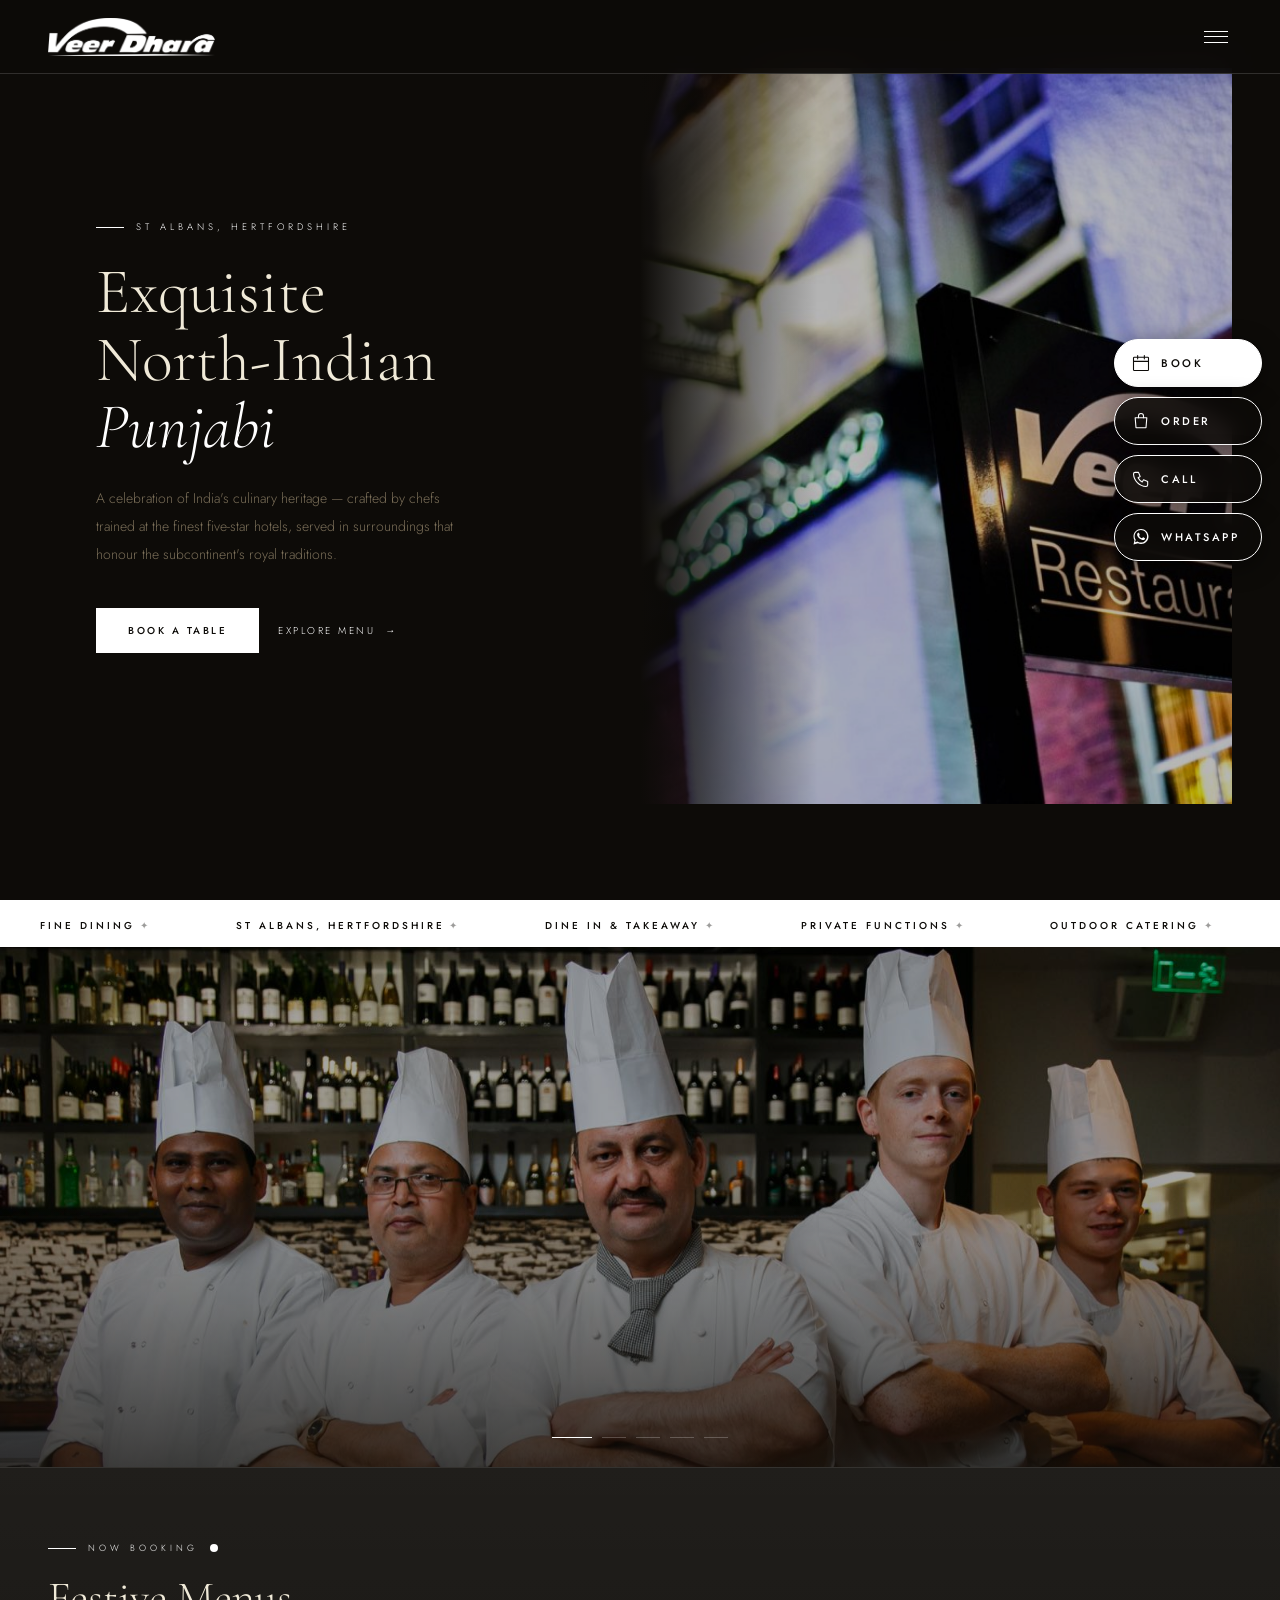
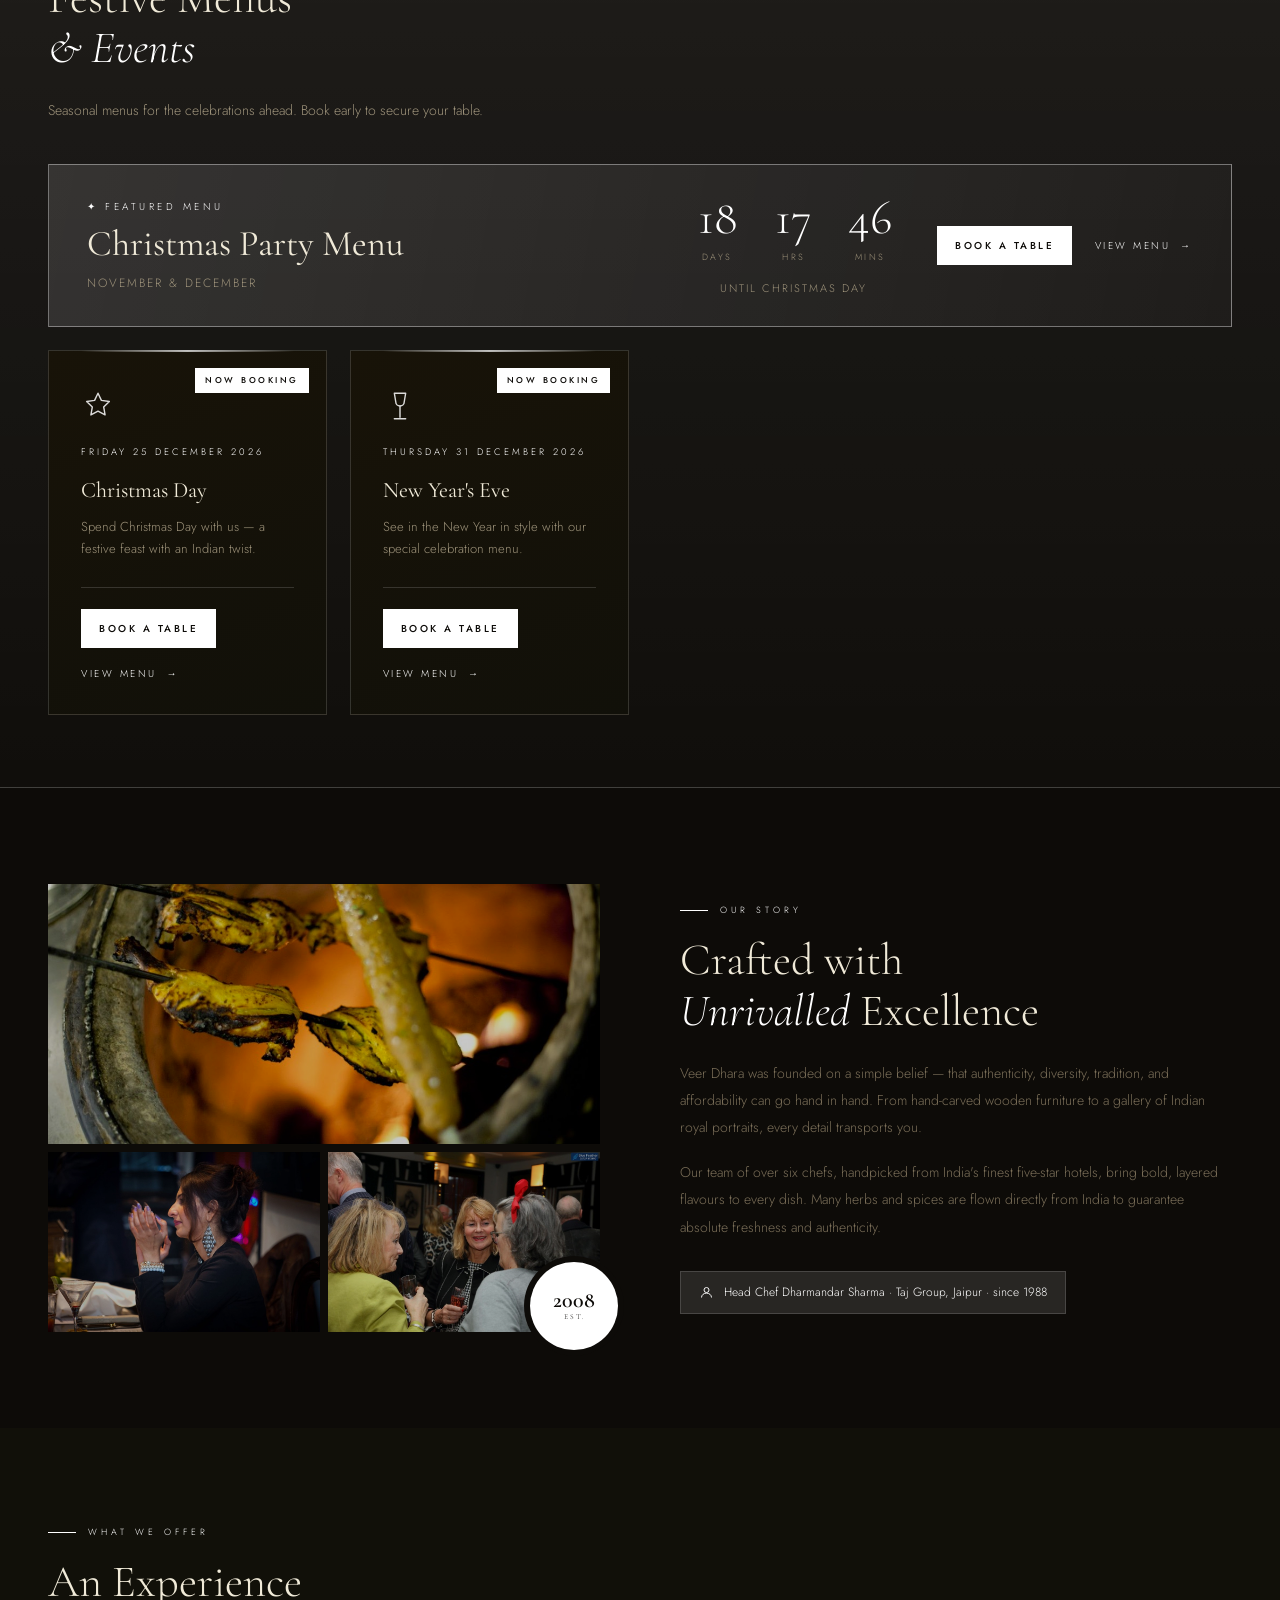
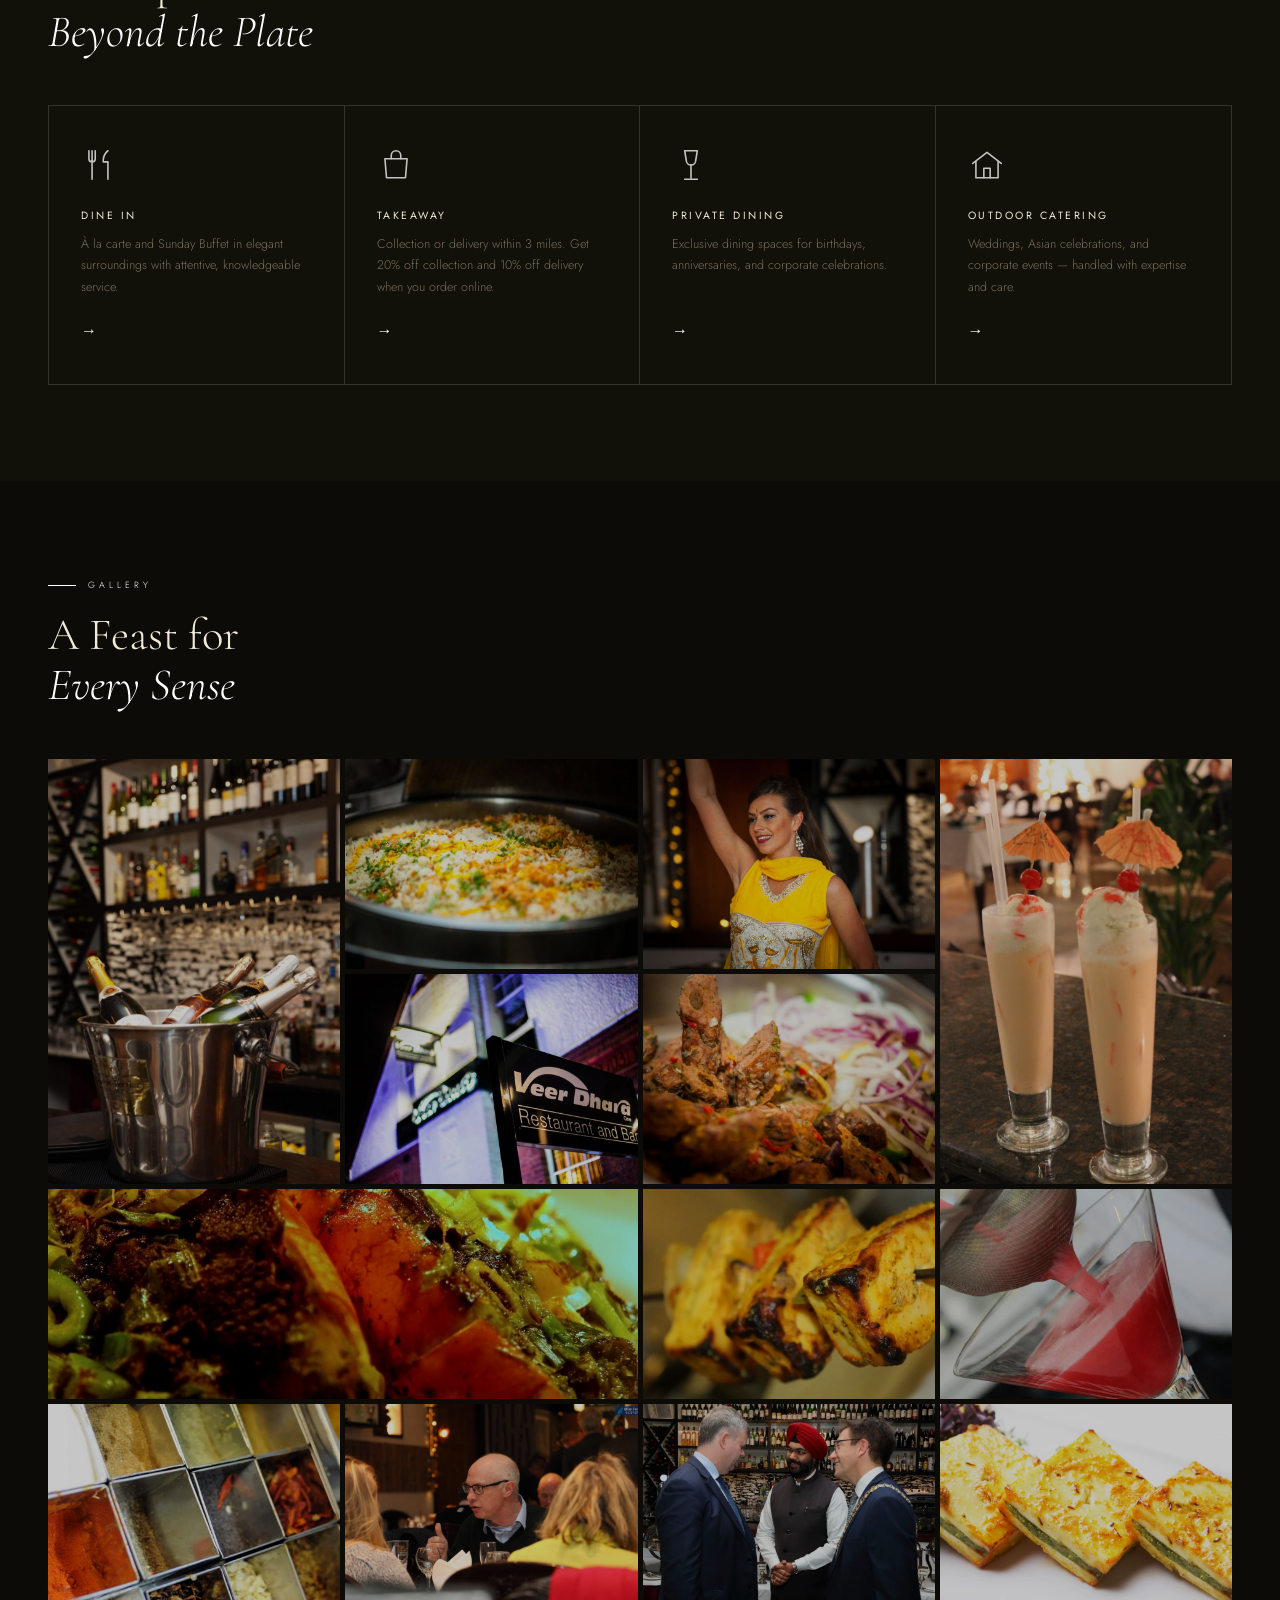
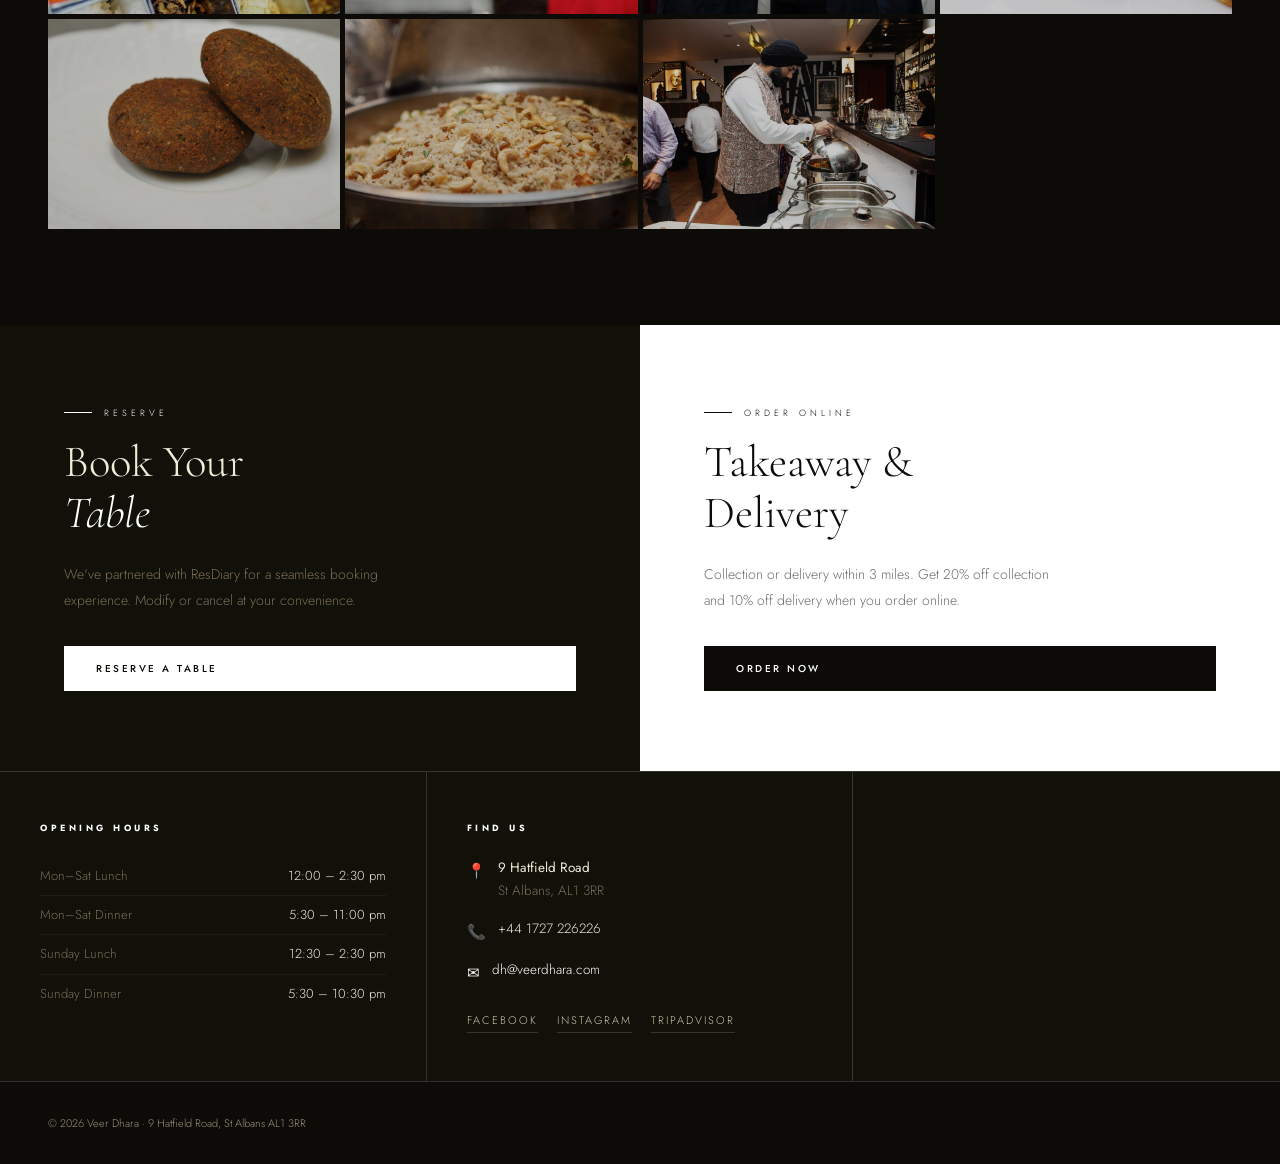
==== index.html @ 79e1c593 "Home footer: remove social links repeated from Find Us Co-Authored-By: Claude Sonnet 5.5 <noreply@an" ====
<!DOCTYPE html>
<html lang="en-GB">
<head>
<meta charset="UTF-8">
<meta name="viewport" content="width=device-width, initial-scale=1.0">
<title>Veer Dhara Fine Dining Indian Restaurant St Albans Hertfordshire</title>
<meta name="description" content="Veer Dhara Fine dining Indian Restaurant in the heart of St Albans Hertfordshire. Offering Dine-in, Takeaway and outdoor catering. Book now &amp; Order with us.">
<meta name="robots" content="index, follow, max-image-preview:large">
<meta name="theme-color" content="#0d0b08">
<link rel="canonical" href="https://veerdhara.com/">
<link rel="icon" href="images/favicon-32.png" sizes="32x32" type="image/png">
<link rel="icon" href="images/favicon-192.png" sizes="192x192" type="image/png">
<link rel="apple-touch-icon" href="images/favicon-180.png">
<meta property="og:type" content="website">
<meta property="og:site_name" content="Veer Dhara">
<meta property="og:locale" content="en_GB">
<meta property="og:title" content="Veer Dhara Fine Dining Indian Restaurant St Albans Hertfordshire">
<meta property="og:description" content="Veer Dhara Fine dining Indian Restaurant in the heart of St Albans Hertfordshire. Offering Dine-in, Takeaway and outdoor catering. Book now &amp; Order with us.">
<meta property="og:url" content="https://veerdhara.com/">
<meta property="og:image" content="https://veerdhara.com/images/Website111-1024x681.jpg">
<meta property="og:image:width" content="1024">
<meta property="og:image:height" content="681">
<meta property="og:image:alt" content="Veer Dhara Indian restaurant, St Albans">
<meta name="twitter:card" content="summary_large_image">
<meta name="twitter:title" content="Veer Dhara Fine Dining Indian Restaurant St Albans Hertfordshire">
<meta name="twitter:description" content="Veer Dhara Fine dining Indian Restaurant in the heart of St Albans Hertfordshire. Offering Dine-in, Takeaway and outdoor catering. Book now &amp; Order with us.">
<meta name="twitter:image" content="https://veerdhara.com/images/Website111-1024x681.jpg">
<meta name="twitter:image:alt" content="Veer Dhara Indian restaurant, St Albans">
<script type="application/ld+json">{
 "@context": "https://schema.org",
 "@type": "Restaurant",
 "name": "Veer Dhara",
 "url": "https://veerdhara.com/",
 "image": [
  "https://veerdhara.com/images/Website111-1024x681.jpg"
 ],
 "logo": "https://veerdhara.com/images/logo-gold.png",
 "hasMap": "https://www.google.com/maps/search/?api=1&query=Veer+Dhara+9+Hatfield+Road+St+Albans+AL1+3RR",
 "description": "Veer Dhara Fine dining Indian Restaurant in the heart of St Albans Hertfordshire. Offering Dine-in, Takeaway and outdoor catering. Book now & Order with us.",
 "telephone": "+441727226226",
 "email": "dh@veerdhara.com",
 "servesCuisine": [
  "Indian",
  "North Indian",
  "Punjabi"
 ],
 "foundingDate": "2008",
 "address": {
  "@type": "PostalAddress",
  "streetAddress": "9 Hatfield Road",
  "addressLocality": "St Albans",
  "addressRegion": "Hertfordshire",
  "postalCode": "AL1 3RR",
  "addressCountry": "GB"
 },
 "geo": {
  "@type": "GeoCoordinates",
  "latitude": 51.754325,
  "longitude": -0.336439
 },
 "openingHoursSpecification": [
  {
   "@type": "OpeningHoursSpecification",
   "dayOfWeek": [
    "Monday",
    "Tuesday",
    "Wednesday",
    "Thursday",
    "Friday",
    "Saturday"
   ],
   "opens": "12:00",
   "closes": "14:30"
  },
  {
   "@type": "OpeningHoursSpecification",
   "dayOfWeek": [
    "Monday",
    "Tuesday",
    "Wednesday",
    "Thursday",
    "Friday",
    "Saturday"
   ],
   "opens": "17:30",
   "closes": "23:00"
  },
  {
   "@type": "OpeningHoursSpecification",
   "dayOfWeek": "Sunday",
   "opens": "12:30",
   "closes": "14:30"
  },
  {
   "@type": "OpeningHoursSpecification",
   "dayOfWeek": "Sunday",
   "opens": "17:30",
   "closes": "22:30"
  }
 ],
 "hasMenu": "https://veerdhara.com/menu",
 "acceptsReservations": "https://booking.resdiary.com/widget/Standard/VeerDhara/8554",
 "sameAs": [
  "https://www.facebook.com/veerdharauk",
  "https://www.instagram.com/veerdhara.uk",
  "https://www.tripadvisor.co.uk/Restaurant_Review-g186306-d7143384-Reviews-Veer_Dhara_One-St_Albans_Hertfordshire_England.html"
 ]
}</script>
<link rel="preconnect" href="https://fonts.googleapis.com">
<link href="https://fonts.googleapis.com/css2?family=Cormorant+Garamond:ital,wght@0,300;0,400;0,600;1,300;1,400;1,600&family=Jost:wght@300;400;500&display=swap" rel="stylesheet">
<link rel="stylesheet" href="style.css">
</head>
<body>

<div class="ov" id="ov"></div>
<div class="nav-drawer" id="drawer">
  <button class="drawer-close" id="dc" aria-label="Close menu">✕</button>
  <ul>
    <li><a href="index.html#about">About</a></li>
    <li><a href="index.html#gallery">Gallery</a></li>
    <li><a href="menu.html">Menu</a></li>
    <li><a href="menu.html#buffet">Sunday Buffet</a></li>
    <li><a href="events.html">Events &amp; Catering</a></li>
    <li><a href="index.html#takeaway">Takeaway</a></li>
    <li data-festive hidden><a href="index.html#festive">Festive</a></li>
    <li><a href="index.html#contact">Find Us</a></li>
    <li><a href="https://booking.resdiary.com/widget/Standard/VeerDhara/8554" data-book>Reserve a Table</a></li>
  </ul>
</div>

<nav id="nav">
  <a class="nav-logo" href="index.html" aria-label="Veer Dhara"><img src="images/logo-gold.png" alt="Veer Dhara"></a>
  <ul class="nav-links">
    <li><a href="index.html#about">About</a></li>
    <li><a href="index.html#gallery">Gallery</a></li>
    <li><a href="menu.html">Menu</a></li>
    <li><a href="menu.html#buffet">Sunday Buffet</a></li>
    <li><a href="events.html">Events &amp; Catering</a></li>
    <li><a href="index.html#takeaway">Takeaway</a></li>
    <li data-festive hidden><a href="index.html#festive">Festive</a></li>
    <li><a href="index.html#contact">Find Us</a></li>
  </ul>
  <a class="nav-cta" href="https://booking.resdiary.com/widget/Standard/VeerDhara/8554" target="_blank" rel="noopener" data-book>Reserve a Table</a>
  <button class="nav-burger" id="burger" aria-label="Open menu"><span></span><span></span><span></span></button>
</nav>

<section class="hero">
  <div class="hero-left">
    <div class="eyebrow reveal">St Albans, Hertfordshire</div>
    <h1 class="reveal" style="transition-delay:.1s">Exquisite<br>North-Indian<br><em>Punjabi</em></h1>
    <p class="hero-desc reveal" style="transition-delay:.2s">A celebration of India's culinary heritage — crafted by chefs trained at the finest five-star hotels, served in surroundings that honour the subcontinent's royal traditions.</p>
    <div class="hero-btns reveal" style="transition-delay:.3s">
      <a class="btn-p" href="https://booking.resdiary.com/widget/Standard/VeerDhara/8554" target="_blank" rel="noopener" data-book>Book a Table</a>
      <a class="btn-g" href="menu.html">Explore Menu</a>
    </div>
  </div>
  <div class="hero-right" id="heroRight">
    <img class="hero-img active" referrerpolicy="no-referrer" src="images/Website93-1024x682.jpg" alt="Veer Dhara Ganesha sculpture">
    <img class="hero-img" referrerpolicy="no-referrer" src="images/Website111-1024x681.jpg" alt="Veer Dhara restaurant interior">
  </div>
</section>

<div class="ticker" aria-hidden="true"><div class="ticker-inner">
  <span class="ticker-item">Fine Dining<span class="tdot">✦</span></span><span class="ticker-item">St Albans, Hertfordshire<span class="tdot">✦</span></span><span class="ticker-item">Dine In &amp; Takeaway<span class="tdot">✦</span></span><span class="ticker-item">Private Functions<span class="tdot">✦</span></span><span class="ticker-item">Outdoor Catering<span class="tdot">✦</span></span><span class="ticker-item">Sunday Buffet<span class="tdot">✦</span></span><span class="ticker-item">Free Delivery within 3 Miles<span class="tdot">✦</span></span><span class="ticker-item">Established 2008<span class="tdot">✦</span></span><span class="ticker-item">Fine Dining<span class="tdot">✦</span></span><span class="ticker-item">St Albans, Hertfordshire<span class="tdot">✦</span></span><span class="ticker-item">Dine In &amp; Takeaway<span class="tdot">✦</span></span><span class="ticker-item">Private Functions<span class="tdot">✦</span></span><span class="ticker-item">Outdoor Catering<span class="tdot">✦</span></span><span class="ticker-item">Sunday Buffet<span class="tdot">✦</span></span><span class="ticker-item">Free Delivery within 3 Miles<span class="tdot">✦</span></span><span class="ticker-item">Established 2008<span class="tdot">✦</span></span>
</div></div>

<div class="slideshow-wrap" aria-label="Restaurant photos">
  <div class="slide active"><img class="pos-top" referrerpolicy="no-referrer" src="images/Website27-1.jpg" alt="Veer Dhara chefs"></div>
  <div class="slide"><img referrerpolicy="no-referrer" src="images/Buffet1.jpg" alt="Veer Dhara Sunday buffet"></div>
  <div class="slide"><img referrerpolicy="no-referrer" src="images/Website84-1024x683.jpg" alt="Veer Dhara ambiance"></div>
  <div class="slide"><img referrerpolicy="no-referrer" src="images/xpress-lunch.jpg" alt="Veer Dhara Xpress Lunch"></div>
  <div class="slide"><img referrerpolicy="no-referrer" src="images/Website88-1024x608.jpg" alt="Veer Dhara interior"></div>
  <div class="slide-nav" id="snav"></div>
</div>

<section id="festive" hidden>
  <div class="reveal"><div class="sec-label sec-live">Now Booking</div><h2>Festive Menus<br><em>&amp; Events</em></h2><p class="sec-intro">Seasonal menus for the celebrations ahead. Book early to secure your table.</p></div>
  <div class="events-grid"></div>
</section>

<section id="about">
  <div class="about-grid">
    <div class="about-images reveal left">
      <div class="about-img-a"><img referrerpolicy="no-referrer" src="images/Website88-1024x608.jpg" alt="Veer Dhara dining"></div>
      <div class="about-img-b"><img referrerpolicy="no-referrer" src="images/Website99-1024x682.jpg" alt="Veer Dhara dish"></div>
      <div class="about-img-c"><img referrerpolicy="no-referrer" src="images/Website84-1024x683.jpg" alt="Veer Dhara ambiance"></div>
      <div class="est-badge"><span class="yr">2008</span><span class="si">Est.</span></div>
    </div>
    <div class="about-text reveal right">
      <div class="sec-label">Our Story</div>
      <h2>Crafted with<br><em>Unrivalled</em> Excellence</h2>
      <p>Veer Dhara was founded on a simple belief — that authenticity, diversity, tradition, and affordability can go hand in hand. From hand-carved wooden furniture to a gallery of Indian royal portraits, every detail transports you.</p>
      <p>Our team of over six chefs, handpicked from India's finest five-star hotels, bring bold, layered flavours to every dish. Many herbs and spices are flown directly from India to guarantee absolute freshness and authenticity.</p>
      <div class="chef-pill">
        <svg width="15" height="15" viewBox="0 0 24 24" fill="none" stroke="currentColor" stroke-width="1.5" aria-hidden="true"><circle cx="12" cy="8" r="4"/><path d="M4 20c0-4 3.6-7 8-7s8 3 8 7"/></svg>
        Head Chef Dharmandar Sharma · Taj Group, Jaipur · since 1988
      </div>
    </div>
  </div>
</section>

<section class="services-bg">
  <div class="reveal"><div class="sec-label">What We Offer</div><h2>An Experience<br><em>Beyond the Plate</em></h2></div>
  <div class="services-grid stagger">
    <a class="svc reveal" href="menu.html"><svg class="svc-ico" viewBox="0 0 24 24" fill="none" stroke="currentColor" stroke-width="1" stroke-linecap="round" stroke-linejoin="round" aria-hidden="true"><path d="M7 3v8M5 3v5a2 2 0 0 0 4 0V3M7 11v10"/><path d="M17 3c-2 1.5-3 4-3 7h3v11"/></svg><h3>Dine In</h3><p>À la carte and Sunday Buffet in elegant surroundings with attentive, knowledgeable service.</p><span class="svc-arr">→</span></a>
    <a class="svc reveal" href="https://onlineorder.3s-pos.com/veerdharaordering" target="_blank"><svg class="svc-ico" viewBox="0 0 24 24" fill="none" stroke="currentColor" stroke-width="1" stroke-linecap="round" stroke-linejoin="round" aria-hidden="true"><path d="M5 8h14l-1 12H6L5 8z"/><path d="M9 8V6a3 3 0 0 1 6 0v2"/></svg><h3>Takeaway</h3><p>Collection or delivery within 3 miles. Get 20% off collection and 10% off delivery when you order online.</p><span class="svc-arr">→</span></a>
    <a class="svc reveal" href="events.html#private"><svg class="svc-ico" viewBox="0 0 24 24" fill="none" stroke="currentColor" stroke-width="1" stroke-linecap="round" stroke-linejoin="round" aria-hidden="true"><path d="M8 3h8l-1 6a3 3 0 0 1-6 0L8 3z"/><path d="M12 12v8M8 21h8"/></svg><h3>Private Dining</h3><p>Exclusive dining spaces for birthdays, anniversaries, and corporate celebrations.</p><span class="svc-arr">→</span></a>
    <a class="svc reveal" href="events.html#catering"><svg class="svc-ico" viewBox="0 0 24 24" fill="none" stroke="currentColor" stroke-width="1" stroke-linecap="round" stroke-linejoin="round" aria-hidden="true"><path d="M3 11l9-7 9 7"/><path d="M5 10v10h14V10"/><path d="M10 20v-6h4v6"/></svg><h3>Outdoor Catering</h3><p>Weddings, Asian celebrations, and corporate events — handled with expertise and care.</p><span class="svc-arr">→</span></a>
  </div>
</section>

<section id="gallery">
  <div class="reveal"><div class="sec-label">Gallery</div><h2>A Feast for<br><em>Every Sense</em></h2></div>
  <div class="gallery-grid">
    <div class="gi tall"><img referrerpolicy="no-referrer" src="images/Website58-683x1024.jpg" alt="Veer Dhara Indian restaurant, St Albans – photo 1"><div class="gi-overlay"><span class="gi-plus">+</span></div></div>
    <div class="gi"><img referrerpolicy="no-referrer" src="images/Website95-1024x682.jpg" alt="Veer Dhara Indian restaurant, St Albans – photo 2"><div class="gi-overlay"><span class="gi-plus">+</span></div></div>
    <div class="gi"><img referrerpolicy="no-referrer" src="images/Website96-1024x682.jpg" alt="Veer Dhara Indian restaurant, St Albans – photo 3"><div class="gi-overlay"><span class="gi-plus">+</span></div></div>
    <div class="gi tall"><img referrerpolicy="no-referrer" src="images/Website90-683x1024.jpg" alt="Veer Dhara Indian restaurant, St Albans – photo 4"><div class="gi-overlay"><span class="gi-plus">+</span></div></div>
    <div class="gi"><img referrerpolicy="no-referrer" src="images/Website93-1024x682.jpg" alt="Veer Dhara Indian restaurant, St Albans – photo 5"><div class="gi-overlay"><span class="gi-plus">+</span></div></div>
    <div class="gi"><img referrerpolicy="no-referrer" src="images/Website94-1024x682.jpg" alt="Veer Dhara Indian restaurant, St Albans – photo 6"><div class="gi-overlay"><span class="gi-plus">+</span></div></div>
    <div class="gi wide"><img referrerpolicy="no-referrer" src="images/Website109-1024x449.jpg" alt="Veer Dhara Indian restaurant, St Albans – photo 7"><div class="gi-overlay"><span class="gi-plus">+</span></div></div>
    <div class="gi"><img referrerpolicy="no-referrer" src="images/Website101-1-1024x683.jpeg" alt="Veer Dhara Indian restaurant, St Albans – photo 8"><div class="gi-overlay"><span class="gi-plus">+</span></div></div>
    <div class="gi"><img referrerpolicy="no-referrer" src="images/Website102-1-1024x683.jpeg" alt="Veer Dhara Indian restaurant, St Albans – photo 9"><div class="gi-overlay"><span class="gi-plus">+</span></div></div>
    <div class="gi"><img referrerpolicy="no-referrer" src="images/Website103-1024x680.jpeg" alt="Veer Dhara Indian restaurant, St Albans – photo 10"><div class="gi-overlay"><span class="gi-plus">+</span></div></div>
    <div class="gi"><img referrerpolicy="no-referrer" src="images/Website85-1024x683.jpg" alt="Veer Dhara Indian restaurant, St Albans – photo 11"><div class="gi-overlay"><span class="gi-plus">+</span></div></div>
    <div class="gi"><img referrerpolicy="no-referrer" src="images/Website86-1024x683.jpg" alt="Veer Dhara Indian restaurant, St Albans – photo 12"><div class="gi-overlay"><span class="gi-plus">+</span></div></div>
    <div class="gi"><img referrerpolicy="no-referrer" src="images/Website87-1-1024x624.jpg" alt="Veer Dhara Indian restaurant, St Albans – photo 13"><div class="gi-overlay"><span class="gi-plus">+</span></div></div>
    <div class="gi"><img referrerpolicy="no-referrer" src="images/Website89-1-1024x680.jpg" alt="Veer Dhara Indian restaurant, St Albans – photo 14"><div class="gi-overlay"><span class="gi-plus">+</span></div></div>
    <div class="gi"><img referrerpolicy="no-referrer" src="images/Website77-1024x683.jpg" alt="Veer Dhara Indian restaurant, St Albans – photo 15"><div class="gi-overlay"><span class="gi-plus">+</span></div></div>
    <div class="gi"><img referrerpolicy="no-referrer" src="images/Website78-1024x683.jpg" alt="Veer Dhara Indian restaurant, St Albans – photo 16"><div class="gi-overlay"><span class="gi-plus">+</span></div></div>
  </div>
</section>

<div class="lb" id="lb" role="dialog" aria-label="Image viewer">
  <button class="lb-x" id="lbX">✕</button>
  <button class="lb-arrow lb-prev" id="lbP">←</button>
  <img id="lbImg" src="" alt="Gallery image">
  <button class="lb-arrow lb-next" id="lbN">→</button>
  <div class="lb-counter" id="lbC"></div>
</div>

<div class="cta-split">
  <div class="cta-p dark reveal left">
    <div class="sec-label">Reserve</div>
    <h2>Book Your<br><em>Table</em></h2>
    <p>We've partnered with ResDiary for a seamless booking experience. Modify or cancel at your convenience.</p>
    <a class="btn-p" href="https://booking.resdiary.com/widget/Standard/VeerDhara/8554" target="_blank" rel="noopener" data-book>Reserve a Table</a>
  </div>
  <div class="cta-p gold-bg reveal right" id="takeaway">
    <div class="sec-label">Order Online</div>
    <h2>Takeaway &amp;<br>Delivery</h2>
    <p>Collection or delivery within 3 miles. Get 20% off collection and 10% off delivery when you order online.</p>
    <a class="btn-dk" href="https://onlineorder.3s-pos.com/veerdharaordering" target="_blank">Order Now</a>
  </div>
</div>

<div class="info-bar" id="contact">
  <div class="ib">
    <h3>Opening Hours</h3>
    <div class="hr"><span class="hl">Mon–Sat Lunch</span><span class="ht">12:00 – 2:30 pm</span></div>
    <div class="hr"><span class="hl">Mon–Sat Dinner</span><span class="ht">5:30 – 11:00 pm</span></div>
    <div class="hr"><span class="hl">Sunday Lunch</span><span class="ht">12:30 – 2:30 pm</span></div>
    <div class="hr"><span class="hl">Sunday Dinner</span><span class="ht">5:30 – 10:30 pm</span></div>
  </div>
  <div class="ib">
    <h3>Find Us</h3>
    <div class="cl"><span class="ci">📍</span><div><strong>9 Hatfield Road</strong>St Albans, AL1 3RR</div></div>
    <div class="cl"><span class="ci">📞</span><div><a href="tel:+441727226226" style="color:var(--tx);text-decoration:none">+44 1727 226226</a></div></div>
    <div class="cl"><span class="ci">✉</span><div><a href="mailto:dh@veerdhara.com" style="color:var(--gold);text-decoration:none">dh@veerdhara.com</a></div></div>
    <div class="social">
      <a href="https://www.facebook.com/veerdharauk" target="_blank">Facebook</a>
      <a href="https://www.instagram.com/veerdhara.uk" target="_blank">Instagram</a>
      <a href="https://www.tripadvisor.co.uk/Restaurant_Review-g186306-d7143384-Reviews-Veer_Dhara_One-St_Albans_Hertfordshire_England.html" target="_blank" rel="noopener">TripAdvisor</a>
    </div>
  </div>
  <div class="ib">
    <iframe class="map-frame" src="https://www.google.com/maps/embed?pb=!1m18!1m12!1m3!1d2469.835851876373!2d-0.3364391848930683!3d51.75432510044079!2m3!1f0!2f0!3f0!3m2!1i1024!2i768!4f13.1!3m3!1m2!1s0x48763f265cdb6e81%3A0xa06853cf780ce52d!2sVeer+Dhara+One!5e0!3m2!1sen!2sin!4v1549939720057" title="Veer Dhara map" allowfullscreen="" loading="lazy"></iframe>
  </div>
</div>

<footer>
  <span class="f-copy">© <span id="yr">2026</span> Veer Dhara · 9 Hatfield Road, St Albans AL1 3RR</span>
</footer>

<div class="bk" id="bk" role="dialog" aria-modal="true" aria-label="Book a table">
  <div class="bk-box">
    <button class="bk-x" id="bkX" aria-label="Close">✕</button>
    <iframe id="bkFrame" title="Book a table at Veer Dhara" data-src="https://booking.resdiary.com/widget/Standard/VeerDhara/8554"></iframe>
    <div class="bk-alt">Trouble loading? <a href="https://booking.resdiary.com/widget/Standard/VeerDhara/8554" target="_blank" rel="noopener">Open in a new tab</a> or call <a href="tel:+441727226226">01727 226226</a></div>
  </div>
</div>

<div class="rail">
  <a class="rail-main" href="https://booking.resdiary.com/widget/Standard/VeerDhara/8554" target="_blank" rel="noopener" data-book aria-label="Book a table"><svg viewBox="0 0 24 24" fill="none" stroke="currentColor" stroke-width="1.3" stroke-linecap="round" stroke-linejoin="round" aria-hidden="true"><rect x="3" y="5" width="18" height="16" rx="1"/><path d="M3 10h18M8 3v4M16 3v4"/></svg><span>Book</span></a>
  <a href="https://onlineorder.3s-pos.com/veerdharaordering" target="_blank" rel="noopener" aria-label="Order online"><svg viewBox="0 0 24 24" fill="none" stroke="currentColor" stroke-width="1.3" stroke-linecap="round" stroke-linejoin="round" aria-hidden="true"><path d="M5 8h14l-1 12H6L5 8z"/><path d="M9 8V6a3 3 0 0 1 6 0v2"/></svg><span>Order</span></a>
  <a href="tel:+441727226226" aria-label="Call us"><svg viewBox="0 0 24 24" fill="none" stroke="currentColor" stroke-width="1.3" stroke-linecap="round" stroke-linejoin="round" aria-hidden="true"><path d="M5 4h4l2 5-2.5 1.5a11 11 0 0 0 5 5L15 13l5 2v4a2 2 0 0 1-2 2A16 16 0 0 1 3 6a2 2 0 0 1 2-2z"/></svg><span>Call</span></a>
  <a href="https://wa.me/447771156789?text=Hi%20Veer%20Dhara%2C%20I%27d%20like%20to%20make%20an%20enquiry." target="_blank" rel="noopener" aria-label="Chat with us on WhatsApp"><svg viewBox="0 0 32 32" fill="currentColor" aria-hidden="true"><path d="M16.04 3C9.4 3 4 8.4 4 15.04c0 2.12.56 4.2 1.62 6.02L4 28l7.1-1.86a12 12 0 0 0 4.94 1.06C22.68 27.2 28 21.8 28 15.16 28 8.5 22.68 3 16.04 3zm0 21.9c-1.78 0-3.52-.48-5.04-1.38l-.36-.22-4.2 1.1 1.12-4.1-.24-.38a9.9 9.9 0 0 1-1.52-5.3c0-5.5 4.46-9.96 9.98-9.96 5.5 0 9.96 4.46 9.96 9.96 0 5.5-4.46 10.28-9.7 10.28zm5.46-7.46c-.3-.14-1.78-.88-2.06-.98-.28-.1-.48-.14-.68.14-.2.3-.78.98-.96 1.18-.18.2-.36.22-.66.08-.3-.16-1.28-.48-2.44-1.5-.9-.8-1.5-1.8-1.68-2.1-.18-.3-.02-.46.14-.62.14-.14.3-.36.46-.54.14-.18.2-.3.3-.5.1-.2.04-.38-.02-.54-.08-.14-.68-1.64-.92-2.24-.24-.58-.5-.5-.68-.5h-.58c-.2 0-.54.08-.82.38-.28.3-1.08 1.06-1.08 2.58s1.1 3 1.26 3.2c.16.2 2.18 3.32 5.28 4.66.74.32 1.3.5 1.76.64.74.24 1.42.2 1.96.12.6-.1 1.78-.72 2.04-1.42.26-.7.26-1.3.18-1.42-.08-.12-.28-.2-.58-.34z"/></svg><span>WhatsApp</span></a>
</div>
<script src="festive.js"></script>
<script src="booking.js"></script>
<script src="site.js"></script>
</body>
</html>
---- style.css ----
*,*::before,*::after{box-sizing:border-box;margin:0;padding:0}
:root{
  --gold:#ffffff;--gold-l:#e8e2d0;--cta:#ffffff;--cta-h:#e8e2d0;--logo-filter:brightness(0) invert(1);--gold-dim:rgba(255,255,255,0.11);--gold-b:rgba(255,255,255,0.15);
  --bg:#0d0b08;--bg2:#111009;--bg3:#181308;
  --tx:#f0ead8;--mu:#7a6e58;--mu2:#3e3828;--soft:#cfc5ab;--soft2:#9d927a;
  --serif:'Cormorant Garamond',serif;--sans:'Jost',sans-serif;
}
html{scroll-behavior:smooth}
body{font-family:var(--sans);background:var(--bg);color:var(--tx);line-height:1.7;font-weight:300;overflow-x:hidden}

.reveal{opacity:0;transform:translateY(32px);transition:opacity .8s ease,transform .8s ease}
.reveal.left{transform:translateX(-32px)}
.reveal.right{transform:translateX(32px)}
.reveal.visible{opacity:1;transform:none}
.stagger .reveal:nth-child(1){transition-delay:.05s}
.stagger .reveal:nth-child(2){transition-delay:.15s}
.stagger .reveal:nth-child(3){transition-delay:.25s}
.stagger .reveal:nth-child(4){transition-delay:.35s}

nav{position:fixed;top:0;left:0;right:0;z-index:200;display:flex;align-items:center;justify-content:space-between;padding:1.1rem 3rem;background:rgba(13,11,8,.9);backdrop-filter:blur(16px);border-bottom:.5px solid var(--gold-b);transition:padding .35s,background .35s}
nav.scrolled{padding:.7rem 3rem;background:rgba(13,11,8,.97)}
.nav-logo{font-family:var(--serif);font-size:19px;font-weight:300;letter-spacing:5px;text-transform:uppercase;color:var(--gold);text-decoration:none}
.nav-logo{display:flex;align-items:center}
.nav-logo img{height:38px;width:auto;display:block;filter:var(--logo-filter)}
.nav-links{display:flex;gap:1.6rem;list-style:none}
.nav-links a{font-size:10.5px;letter-spacing:2px;text-transform:uppercase;color:var(--soft);text-decoration:none;transition:color .2s}
.nav-links a:hover{color:var(--gold)}
.nav-cta{font-family:var(--sans);font-size:10px;letter-spacing:2px;text-transform:uppercase;background:transparent;border:.5px solid var(--gold);color:var(--gold);padding:9px 22px;cursor:pointer;transition:all .25s;text-decoration:none;display:inline-block}
.nav-cta:hover{background:var(--gold);color:var(--bg)}
.nav-burger{display:none;flex-direction:column;gap:5px;cursor:pointer;padding:4px;background:none;border:none}
.nav-burger span{display:block;width:24px;height:.5px;background:var(--gold);transition:all .3s}

.hero{min-height:100vh;display:grid;grid-template-columns:1fr 1fr;padding-top:68px;position:relative}
.hero-left{display:flex;flex-direction:column;justify-content:center;padding:5rem 4rem 5rem 3rem;position:relative;z-index:2}
.hero-right{position:relative;overflow:hidden}
.hero-right::after{content:'';position:absolute;inset:0;background:linear-gradient(to right,var(--bg) 0%,transparent 30%);z-index:1;pointer-events:none}
.hero-img{position:absolute;inset:0;width:100%;height:100%;object-fit:cover;filter:brightness(.72) saturate(1.1);opacity:0;transition:opacity 1.2s ease;animation:hzoom 9s ease-in-out infinite alternate}
.hero-img.active{opacity:1}
@keyframes hzoom{from{transform:scale(1)}to{transform:scale(1.05)}}
.eyebrow{font-size:9.5px;letter-spacing:4px;text-transform:uppercase;color:var(--gold);margin-bottom:1.4rem;display:flex;align-items:center;gap:12px}
.eyebrow::before{content:'';display:block;width:28px;height:.5px;background:var(--gold)}
h1{font-family:var(--serif);font-size:clamp(44px,5vw,70px);font-weight:300;line-height:1.06;margin-bottom:1.4rem}
h1 em{font-style:italic;color:var(--gold)}
.hero-desc{font-size:14px;color:var(--mu);max-width:380px;margin-bottom:2.5rem;line-height:2}
.hero-btns{display:flex;gap:1.2rem;align-items:center;flex-wrap:wrap}
.btn-p{font-family:var(--sans);font-size:10px;letter-spacing:2.5px;text-transform:uppercase;background:var(--cta);color:var(--bg);padding:14px 32px;border:none;cursor:pointer;font-weight:500;text-decoration:none;display:inline-block;transition:background .2s,transform .15s}
.btn-p:hover{background:var(--cta-h);transform:translateY(-1px)}
.btn-g{font-family:var(--sans);font-size:10px;letter-spacing:2.5px;text-transform:uppercase;background:transparent;color:var(--gold);padding:14px 0;border:none;cursor:pointer;text-decoration:none;display:inline-flex;align-items:center;gap:10px;transition:gap .2s}
.btn-g:hover{gap:16px}
.btn-g::after{content:'→'}

.ticker{background:var(--gold);color:var(--bg);overflow:hidden;white-space:nowrap;padding:10px 0}
.ticker-inner{display:inline-flex;animation:tick 32s linear infinite}
.ticker-item{font-size:10px;letter-spacing:3px;text-transform:uppercase;font-weight:500;padding:0 2.5rem}
.tdot{opacity:.4;padding:0 .3rem}
@keyframes tick{from{transform:translateX(0)}to{transform:translateX(-50%)}}

section{padding:6rem 3rem}
.sec-label{font-size:9px;letter-spacing:4px;text-transform:uppercase;color:var(--gold);margin-bottom:1.1rem;display:flex;align-items:center;gap:12px}
.sec-label::before{content:'';display:block;width:28px;height:.5px;background:var(--gold)}
h2{font-family:var(--serif);font-size:clamp(30px,3.5vw,48px);font-weight:300;line-height:1.12;margin-bottom:1.5rem}
h2 em{font-style:italic;color:var(--gold)}

.slideshow-wrap{position:relative;height:520px;overflow:hidden}
.slide{position:absolute;inset:0;opacity:0;transition:opacity 1s ease}
.slide.active{opacity:1}
.slide img.pos-top{object-position:center 8%}
.slide img{width:100%;height:100%;object-fit:cover;filter:brightness(.65) saturate(1.1)}
.slide::after{content:'';position:absolute;inset:0;background:linear-gradient(to top,rgba(13,11,8,.65) 0%,transparent 55%)}
.slide-nav{position:absolute;bottom:1.8rem;left:50%;transform:translateX(-50%);display:flex;gap:10px;z-index:10}
.sdot{width:24px;height:1.5px;background:rgba(255,255,255,0.22);border:none;cursor:pointer;transition:background .3s,width .3s;padding:0}
.sdot.active{background:var(--gold);width:40px}

.about-grid{display:grid;grid-template-columns:1fr 1fr;gap:5rem;align-items:center;max-width:1200px;margin:0 auto}
.about-images{display:grid;grid-template-columns:1fr 1fr;grid-template-rows:260px 180px;gap:8px;position:relative}
.about-img-a{grid-column:1/-1;overflow:hidden}
.about-img-b,.about-img-c{overflow:hidden}
.about-images img{width:100%;height:100%;object-fit:cover;filter:brightness(.78) saturate(1.1);transition:filter .5s,transform .5s}
.about-images div:hover img{filter:brightness(.9);transform:scale(1.03)}
.est-badge{position:absolute;bottom:-18px;right:-18px;background:var(--gold);color:var(--bg);width:88px;height:88px;border-radius:50%;display:flex;flex-direction:column;align-items:center;justify-content:center;font-family:var(--serif);z-index:3;box-shadow:0 0 0 6px var(--bg)}
.est-badge .yr{font-size:22px;font-weight:600;line-height:1}
.est-badge .si{font-size:7.5px;letter-spacing:2px;text-transform:uppercase}
.about-text p{font-size:14px;color:var(--mu);line-height:1.95;margin-bottom:1.1rem}
.chef-pill{display:inline-flex;align-items:center;gap:10px;background:var(--gold-dim);border:.5px solid var(--gold-b);padding:10px 18px;font-size:12px;color:var(--gold);margin-top:.8rem}

.services-bg{background:var(--bg2)}
.services-grid{display:grid;grid-template-columns:repeat(4,1fr);border:.5px solid var(--gold-b);max-width:1200px;margin:3rem auto 0}
.svc{display:flex;flex-direction:column;padding:2.5rem 2rem;border-right:.5px solid var(--gold-b);text-decoration:none;color:inherit;transition:background .25s}
.svc:last-child{border-right:none}
.svc:hover{background:var(--gold-dim)}
.svc-ico{width:38px;height:38px;color:var(--gold);opacity:.75;margin-bottom:1.4rem;transition:opacity .3s,transform .3s}
.svc:hover .svc-ico{opacity:1;transform:translateY(-3px)}
.svc h3{font-size:10.5px;letter-spacing:2.5px;text-transform:uppercase;color:var(--tx);margin-bottom:.6rem;font-weight:400}
.svc p{font-size:12.5px;color:var(--mu);line-height:1.7}
.svc-arr{color:var(--gold);font-size:16px;margin-top:auto;padding-top:1.2rem;display:block;transition:transform .2s}
.svc:hover .svc-arr{transform:translateX(5px)}

.gallery-grid{display:grid;grid-template-columns:repeat(4,1fr);grid-auto-rows:210px;gap:5px;max-width:1400px;margin:3rem auto 0}
.gi{overflow:hidden;cursor:pointer;position:relative;background:var(--bg2)}
.gi.tall{grid-row:span 2}
.gi.wide{grid-column:span 2}
.gi img{width:100%;height:100%;object-fit:cover;filter:brightness(.78) saturate(1.05);transition:transform .55s ease,filter .35s}
.gi:hover img{transform:scale(1.07);filter:brightness(.95) saturate(1.2)}
.gi-overlay{position:absolute;inset:0;background:rgba(255,255,255,0);display:flex;align-items:center;justify-content:center;transition:background .3s}
.gi:hover .gi-overlay{background:rgba(255,255,255,0.04)}
.gi-plus{color:var(--gold);font-size:28px;opacity:0;transition:opacity .3s;font-weight:300}
.gi:hover .gi-plus{opacity:1}

.lb{display:none;position:fixed;inset:0;background:rgba(10,8,5,.97);z-index:1000;align-items:center;justify-content:center;flex-direction:column}
.lb.open{display:flex}
.lb img{max-width:92vw;max-height:82vh;object-fit:contain;animation:lbfade .25s ease}
@keyframes lbfade{from{opacity:0;transform:scale(.97)}to{opacity:1;transform:scale(1)}}
.lb-x{position:fixed;top:1.5rem;right:2rem;background:none;border:.5px solid var(--gold-b);color:var(--gold);font-size:20px;cursor:pointer;width:40px;height:40px;display:flex;align-items:center;justify-content:center;transition:background .2s}
.lb-x:hover{background:var(--gold-dim)}
.lb-arrow{position:fixed;top:50%;transform:translateY(-50%);background:var(--gold-dim);border:.5px solid var(--gold-b);color:var(--gold);font-size:18px;width:48px;height:48px;display:flex;align-items:center;justify-content:center;cursor:pointer;transition:background .2s}
.lb-arrow:hover{background:rgba(255,255,255,0.22)}
.lb-prev{left:1.5rem}
.lb-next{right:1.5rem}
.lb img{touch-action:pan-y}
@media(max-width:700px){
  .lb img{max-height:68vh}
  .lb-arrow{top:auto;bottom:1rem;transform:none;background:rgba(13,11,8,.9);border-color:var(--gold);width:52px;height:52px}
  .lb-prev{left:1rem}.lb-next{right:1rem}
  .lb-counter{bottom:1.6rem}
  .lb-x{top:1rem;right:1rem}
}
.lb-counter{position:fixed;bottom:1.5rem;font-size:11px;letter-spacing:2px;color:var(--mu)}

.menu-bg{background:var(--bg3)}
.menu-tiles{display:grid;grid-template-columns:repeat(4,1fr);gap:0;margin-top:3rem}
.menu-tile{position:relative;height:420px;overflow:hidden;cursor:pointer;text-decoration:none;display:block}
.menu-tile img{width:100%;height:100%;object-fit:cover;filter:brightness(.75) saturate(1.1);transition:transform .7s cubic-bezier(.25,.46,.45,.94),filter .5s}
.menu-tile:hover img{transform:scale(1.08);filter:brightness(.3) saturate(1.2)}
.menu-tile-body{position:absolute;inset:0;display:flex;flex-direction:column;justify-content:flex-end;padding:2rem 1.8rem;background:linear-gradient(to top,rgba(13,11,8,.85) 0%,rgba(13,11,8,.2) 50%,transparent 100%);transition:background .5s}
.menu-tile:hover .menu-tile-body{background:linear-gradient(to top,rgba(13,11,8,.92) 0%,rgba(13,11,8,.6) 60%,rgba(13,11,8,.2) 100%)}
.menu-tile-label{font-size:9px;letter-spacing:3.5px;text-transform:uppercase;color:var(--gold);margin-bottom:.5rem;opacity:0;transform:translateY(8px);transition:opacity .4s .1s,transform .4s .1s}
.menu-tile:hover .menu-tile-label{opacity:1;transform:none}
.menu-tile h3{font-family:var(--serif);font-size:26px;font-weight:300;color:var(--tx);line-height:1.15;margin-bottom:.4rem;transition:transform .4s}
.menu-tile:hover h3{transform:translateY(-4px)}
.menu-tile-desc{font-size:12px;color:rgba(240,234,216,.65);line-height:1.6;max-height:0;overflow:hidden;opacity:0;transition:max-height .45s ease,opacity .4s .1s}
.menu-tile:hover .menu-tile-desc{max-height:80px;opacity:1}
.menu-tile-cta{display:inline-flex;align-items:center;gap:8px;font-size:9.5px;letter-spacing:2.5px;text-transform:uppercase;color:var(--gold);margin-top:.8rem;opacity:0;transform:translateY(6px);transition:opacity .4s .15s,transform .4s .15s}
.menu-tile:hover .menu-tile-cta{opacity:1;transform:none}
.menu-tile-cta::after{content:'→';transition:transform .2s}
.menu-tile:hover .menu-tile-cta::after{transform:translateX(4px)}
.menu-tile-num{position:absolute;top:1.5rem;right:1.8rem;font-family:var(--serif);font-size:48px;font-weight:300;color:rgba(255,255,255,0.14);line-height:1;transition:color .4s,transform .4s}
.menu-tile:hover .menu-tile-num{color:rgba(255,255,255,0.26);transform:scale(1.05)}
.menu-pdfs{display:flex;gap:.8rem;flex-wrap:wrap;margin-top:3rem}
.pdf-btn{font-size:10px;letter-spacing:2px;text-transform:uppercase;color:var(--gold);border:.5px solid var(--gold-b);padding:10px 20px;text-decoration:none;transition:all .25s;display:inline-flex;align-items:center;gap:8px;position:relative;overflow:hidden}
.pdf-btn::before{content:'';position:absolute;inset:0;background:var(--gold);transform:translateX(-101%);transition:transform .3s ease;z-index:0}
.pdf-btn span{position:relative;z-index:1}
.pdf-btn:hover{color:var(--bg);border-color:var(--gold)}
.pdf-btn:hover::before{transform:translateX(0)}
.pdf-icon{position:relative;z-index:1;font-size:13px}

.events-grid{display:grid;grid-template-columns:repeat(auto-fill,minmax(270px,1fr));gap:1.4rem;margin:2.5rem 0 0}
.ev{position:relative;background:linear-gradient(160deg,var(--bg3),var(--bg2));border:.5px solid var(--gold-b);padding:2.4rem 2rem 2rem;display:flex;flex-direction:column;transition:border-color .25s,transform .25s}
.ev::before{content:'';position:absolute;top:-.5px;left:2rem;right:2rem;height:2px;background:linear-gradient(90deg,transparent,var(--gold),transparent);opacity:.7}
.ev-ico{width:34px;height:34px;color:var(--gold);opacity:.85;margin-bottom:1.3rem}
.ev-actions{margin-top:auto;display:flex;flex-direction:column;align-items:flex-start;gap:1.1rem;padding-top:1.3rem;border-top:.5px solid var(--gold-b)}
.ev-book{font-size:10px;letter-spacing:2.5px;text-transform:uppercase;color:var(--bg);background:var(--cta);padding:11px 18px;text-decoration:none;font-weight:500;transition:background .2s}
.ev-book:hover{background:var(--cta-h)}
@media(hover:hover){.ev:hover{border-color:rgba(255,255,255,0.38);transform:translateY(-3px)}}
.ev-date{font-size:9.5px;letter-spacing:3px;text-transform:uppercase;color:var(--gold);margin-bottom:1rem}
.ev h3{font-family:var(--serif);font-size:22px;font-weight:400;color:var(--tx);margin-bottom:.7rem;line-height:1.3}
.ev p{font-size:13px;color:var(--soft2);line-height:1.75;margin-bottom:1.6rem}
.ev-cta{font-size:10px;letter-spacing:2.5px;text-transform:uppercase;color:var(--gold);text-decoration:none;display:inline-flex;gap:10px;align-items:center;transition:gap .2s}
.ev-cta::after{content:'→'}
.ev-cta:hover{gap:16px}

.cta-split{display:grid;grid-template-columns:1fr 1fr;min-height:420px}
.cta-p{padding:5rem 4rem;display:flex;flex-direction:column;justify-content:center}
.cta-p.dark{background:var(--bg2)}
.cta-p.gold-bg{background:var(--gold)}
.cta-p.gold-bg h2,.cta-p.gold-bg .sec-label{color:var(--bg)}
.cta-p.gold-bg .sec-label::before{background:var(--bg)}
.cta-p.gold-bg p{color:rgba(13,11,8,.6)}
.cta-p p{color:var(--mu);max-width:360px;font-size:14px;margin-bottom:2rem;line-height:1.85}
.btn-dk{font-family:var(--sans);font-size:10px;letter-spacing:2.5px;text-transform:uppercase;background:var(--bg);color:var(--gold);padding:14px 32px;border:none;cursor:pointer;font-weight:500;text-decoration:none;display:inline-block;transition:opacity .2s,transform .15s}
.btn-dk:hover{opacity:.85;transform:translateY(-1px)}

.info-bar{display:grid;grid-template-columns:1fr 1fr 1fr;border-top:.5px solid var(--gold-b);background:var(--bg2)}
.ib{padding:3rem 2.5rem;border-right:.5px solid var(--gold-b)}
.ib:last-child{border-right:none;padding:0;overflow:hidden}
.ib h3{font-size:9px;letter-spacing:3.5px;text-transform:uppercase;color:var(--gold);margin-bottom:1.4rem}
.hr{display:flex;justify-content:space-between;padding:.5rem 0;border-bottom:.5px solid rgba(255,255,255,0.05);font-size:13px}
.hr:last-child{border-bottom:none}
.hl{color:var(--mu)}
.ht{color:var(--tx)}
.cl{display:flex;align-items:flex-start;gap:12px;font-size:13.5px;color:var(--mu);margin-bottom:.9rem}
.cl strong{color:var(--tx);display:block;font-weight:400}
.ci{color:var(--gold);font-size:15px;margin-top:2px;flex-shrink:0}
.social{display:flex;gap:1.2rem;margin-top:1.5rem}
.social a{font-size:11px;letter-spacing:2px;text-transform:uppercase;color:var(--soft);border-bottom:.5px solid var(--gold-b);padding-bottom:2px;text-decoration:none;transition:color .2s}
.social a:hover{color:var(--gold)}
.map-frame{display:block;width:100%;height:100%;min-height:300px;border:0;filter:grayscale(.35) brightness(.9) contrast(1.05)}

footer{background:var(--bg);border-top:.5px solid var(--gold-b);padding:2rem 3rem;display:flex;align-items:center;justify-content:space-between;flex-wrap:wrap;gap:1rem}
.f-copy{font-size:11px;color:var(--soft2)}
.f-links{display:flex;gap:1.6rem;flex-wrap:wrap}
.f-links a{font-size:11px;letter-spacing:2px;text-transform:uppercase;color:var(--soft);text-decoration:none;transition:color .2s}
.f-links a:hover{color:var(--gold)}

.nav-drawer{position:fixed;top:0;right:-280px;width:280px;height:100vh;background:rgba(13,11,8,.98);z-index:300;padding:5rem 2rem 2rem;transition:right .35s ease;border-left:.5px solid var(--gold-b)}
.nav-drawer.open{right:0}
.nav-drawer ul{list-style:none;display:flex;flex-direction:column;gap:1.5rem}
.nav-drawer a{font-size:12px;letter-spacing:3px;text-transform:uppercase;color:var(--soft);text-decoration:none;transition:color .2s}
.nav-drawer a:hover{color:var(--gold)}
.drawer-close{position:absolute;top:1.2rem;right:1.5rem;background:none;border:none;color:var(--gold);font-size:20px;cursor:pointer}
.ov{display:none;position:fixed;inset:0;background:rgba(0,0,0,.5);z-index:250}
.ov.open{display:block}

@media(max-width:960px){
  nav{padding:.9rem 1.5rem}
  .nav-links,.nav-cta{display:none}
  .nav-burger{display:flex}
  .hero{grid-template-columns:1fr;min-height:auto}
  .hero-right{height:55vw}
  .hero-right::after{background:linear-gradient(to top,var(--bg) 0%,transparent 40%)}
  .hero-left{padding:3rem 1.5rem 2rem}
  h1{font-size:42px}
  .about-grid{grid-template-columns:1fr;gap:3rem}
  .about-images{grid-template-rows:220px 150px}
  .services-grid{grid-template-columns:1fr 1fr}
  .svc:nth-child(2){border-right:none}
  .svc:nth-child(3){border-top:.5px solid var(--gold-b)}
  .gallery-grid{grid-template-columns:1fr 1fr;grid-auto-rows:180px}
  .menu-tiles{grid-template-columns:1fr 1fr}
  .menu-tile{height:320px}
  .menu-tile.touched .menu-tile-label,.menu-tile.touched .menu-tile-desc,.menu-tile.touched .menu-tile-cta{opacity:1;transform:none;max-height:80px}
  .menu-tile.touched img{transform:scale(1.08);filter:brightness(.35) saturate(1.2)}
  .menu-tile.touched h3{transform:translateY(-4px)}
  .events-grid{grid-template-columns:1fr}
  .cta-split{grid-template-columns:1fr}
  .info-bar{grid-template-columns:1fr}
  .ib{border-right:none;border-bottom:.5px solid var(--gold-b)}
  .ib:last-child{border-bottom:none}
  .map-frame{min-height:240px}
  section{padding:4rem 1.5rem}
  footer{flex-direction:column;align-items:flex-start;padding:1.5rem}
}
@media(max-width:480px){
  .menu-tiles{grid-template-columns:1fr}
  .menu-tile{height:280px}
  .gallery-grid{grid-template-columns:1fr 1fr;grid-auto-rows:150px}
  .cta-p{padding:3.5rem 1.5rem}
  .hero-right{height:65vw}
}

.feature{display:grid;grid-template-columns:1fr 1fr;min-height:560px;padding:0;border-top:.5px solid var(--gold-b)}
.feature.rev .feature-img{order:2}
.feature-img{position:relative;overflow:hidden;min-height:360px;background:var(--bg2)}
.feature-img img{position:absolute;inset:0;width:100%;height:100%;object-fit:cover;filter:brightness(.78) saturate(1.1);transition:transform .8s ease}
.feature:hover .feature-img img{transform:scale(1.04)}
.feature-body{padding:5rem 4rem;display:flex;flex-direction:column;justify-content:center;background:var(--bg)}
#private .feature-body{background:var(--bg2)}
.feature-body p{font-size:14px;color:var(--soft2);line-height:1.95;margin-bottom:1.1rem;max-width:520px}
.modal{position:fixed;inset:0;z-index:300;display:none;align-items:center;justify-content:center;padding:1.5rem;background:rgba(5,4,2,.82)}
.modal.open{display:flex}
.modal-box{position:relative;max-width:420px;width:100%;background:var(--bg2);border:.5px solid var(--gold-b);padding:3rem 2.5rem;text-align:center}
.modal-box h3{font-family:var(--serif);font-weight:300;font-size:32px;color:var(--tx);margin:.4rem 0 .8rem}
.modal-box p{font-size:14px;color:var(--soft2);margin-bottom:1.6rem}
.modal-tel{display:block;font-family:var(--serif);font-size:36px;color:var(--gold);text-decoration:none;margin-bottom:1.8rem}
.modal-x{position:absolute;top:.8rem;right:1rem;background:none;border:none;color:var(--soft2);font-size:26px;cursor:pointer;line-height:1}
.rail{position:fixed;right:18px;top:50%;transform:translateY(-50%);z-index:90;display:flex;flex-direction:column;gap:10px;align-items:stretch}
.rail a{display:flex;align-items:center;gap:10px;height:48px;padding:0 22px 0 16px;border-radius:24px;background:rgba(13,11,8,.88);backdrop-filter:blur(10px);-webkit-backdrop-filter:blur(10px);border:.5px solid var(--gold);color:var(--gold);text-decoration:none;box-shadow:0 6px 24px rgba(0,0,0,.45);transition:background .2s,color .2s,transform .2s}
.rail a svg{flex:none;width:20px;height:20px}
.rail a span{white-space:nowrap;font-size:11px;letter-spacing:2.5px;text-transform:uppercase;font-weight:500}
@media(hover:hover){.rail a:hover{background:var(--gold);color:var(--bg);transform:translateX(-4px)}.rail a.rail-main:hover{background:var(--cta-h)}}
.rail a:focus-visible{background:var(--gold);color:var(--bg)}
.rail a.rail-main{background:var(--cta);color:var(--bg)}
@media(max-width:700px){
  .rail{top:auto;right:0;left:0;bottom:0;transform:none;flex-direction:row;gap:0;background:rgba(13,11,8,.94);backdrop-filter:blur(10px);-webkit-backdrop-filter:blur(10px);border-top:.5px solid var(--gold-b)}
  .rail a{flex:1;flex-direction:column;justify-content:center;gap:4px;height:58px;padding:0 4px;border:none;border-radius:0;background:none;box-shadow:none;backdrop-filter:none;-webkit-backdrop-filter:none}
  .rail a.rail-main{background:var(--cta);color:var(--bg)}
  .rail a svg{width:20px;height:20px}
  .rail a span{font-size:9px;letter-spacing:1.5px}
  .rail a:focus-visible{transform:none;background:none;color:var(--gold);outline:1px solid var(--gold);outline-offset:-3px}
  .rail a.rail-main:focus-visible{color:var(--bg)}
  body{padding-bottom:58px}
}
.btn-row{display:flex;gap:1.6rem;flex-wrap:wrap;align-items:center;margin-top:1rem}
.price-table{width:100%;max-width:460px;border-collapse:collapse;margin:.6rem 0 1.4rem}
.price-table th,.price-table td{padding:.75rem 0;border-bottom:.5px solid rgba(255,255,255,0.11);text-align:left}
.price-table thead th{font-size:9.5px;letter-spacing:3px;text-transform:uppercase;color:var(--gold);font-weight:400}
.price-table tbody th{font-size:13px;font-weight:300;color:var(--soft)}
.price-table td{font-family:var(--serif);font-size:18px;color:var(--gold)}
.stats{display:flex;gap:3rem;margin:.6rem 0 1.4rem}
.stats div{font-size:10px;letter-spacing:2.5px;text-transform:uppercase;color:var(--soft2)}
.stats span{display:block;font-family:var(--serif);font-size:48px;font-weight:300;letter-spacing:0;color:var(--gold);line-height:1.1}
.bk{display:none;position:fixed;inset:0;background:rgba(10,8,5,.93);z-index:2000;align-items:center;justify-content:center;padding:3.2rem 1rem}
.bk.open{display:flex}
.bk-box{position:relative;width:min(580px,100%);height:min(760px,100%);background:#fff}
.bk-box iframe{width:100%;height:100%;border:0;display:block}
.bk-x{position:absolute;top:-42px;right:0;background:none;border:.5px solid var(--gold-b);color:var(--gold);width:34px;height:34px;font-size:16px;cursor:pointer}
.bk-alt{position:absolute;bottom:-32px;left:0;right:0;text-align:center;font-size:11px;color:var(--soft2)}
.bk-alt a{color:var(--gold)}
@media(max-width:1300px){.nav-links,.nav-cta{display:none}.nav-burger{display:flex}}
@media(max-width:960px){
  .feature{grid-template-columns:1fr;min-height:0}
  .feature.rev .feature-img{order:0}
  .feature-img{min-height:260px}
  .feature-body{padding:3rem 1.5rem}
  .stats{gap:2rem}
}

/* Inner pages */
.page-hero{padding:9.5rem 3rem 3.5rem;background:var(--bg2);border-bottom:.5px solid var(--gold-b)}
.page-hero h1{font-size:clamp(38px,5vw,60px);margin-bottom:1rem}
.page-hero p{max-width:560px;font-size:14px;color:var(--soft2);line-height:1.9}
@media(max-width:960px){
  .svc:nth-child(4){border-top:.5px solid var(--gold-b)}
  .page-hero{padding:7rem 1.5rem 2.5rem}
}
/* Compact service tiles on phones */
@media(max-width:700px){
  .services-grid{margin-top:2rem}
  .svc{padding:1.5rem 1rem;align-items:center;text-align:center}
  .svc p,.svc-arr{display:none}
  .svc-ico{margin-bottom:.8rem}
  .svc h3{margin-bottom:0}
}

.sec-intro{max-width:520px;font-size:14px;color:var(--soft2);line-height:1.9;margin-top:1rem}



/* Booking dialog */
.bkd-box{max-width:520px;max-height:92vh;overflow-y:auto;padding:2.2rem 2rem;text-align:left}
.bkd-box h3{font-size:26px;line-height:1.3;text-align:center;margin-bottom:1.2rem}
.bkd-label{justify-content:center}
.bkd-lab{white-space:nowrap;line-height:1.3}
.bkd-box input.bkd-input,.bkd-box select.bkd-input{height:50px}
#bkd-date{-webkit-appearance:none;appearance:none;display:block;min-height:50px}
.pk-times{transition:opacity .2s}
.pk-times.is-loading{opacity:.4;pointer-events:none}
.bkd-input{min-width:0}
.bkd-row{display:grid;grid-template-columns:1fr 1fr;gap:12px;margin-bottom:.4rem;align-items:start}
.bkd-lab{display:block;font-size:10px;letter-spacing:2.5px;text-transform:uppercase;color:var(--gold);margin:.4rem 0 .45rem}
.bkd-input{width:100%;background:var(--bg);color:var(--tx);border:.5px solid var(--gold-b);padding:12px 14px;font:inherit;font-size:14px;border-radius:0;margin-bottom:.6rem;color-scheme:dark}
.bkd-input:focus{outline:1px solid var(--gold);outline-offset:0}
.bkd-row .bkd-input{margin-bottom:0}
textarea.bkd-input{resize:vertical}
.bkd-trap{position:absolute;left:-9999px;width:1px;height:1px;opacity:0}
.pk-times{display:grid;grid-template-columns:repeat(auto-fill,minmax(76px,1fr));gap:8px;margin:1rem 0}
.pk-time{background:transparent;color:var(--gold);border:.5px solid var(--gold);padding:12px 0;font:inherit;font-size:13px;letter-spacing:1px;cursor:pointer;transition:background .2s,color .2s}
.pk-time:focus-visible{background:var(--gold);color:var(--bg)}
@media(hover:hover){.pk-time:hover{background:var(--gold);color:var(--bg)}}
.pk-note{font-size:13px;color:var(--soft2);margin:.8rem 0}
.pk-note a,.bkd-priv a{color:var(--gold)}
.bkd-sum{font-size:14px;color:var(--tx);text-align:center;margin-bottom:.4rem}
.bkd-hold{font-size:12px;letter-spacing:1px;color:var(--gold);text-align:center;margin-bottom:1rem}
.bkd-opts{display:flex;flex-direction:column;gap:10px;margin:1rem 0}
.bkd-opt{display:grid;grid-template-columns:1fr auto;gap:2px 12px;text-align:left;background:transparent;border:.5px solid var(--gold-b);color:var(--tx);padding:1rem 1.1rem;font:inherit;cursor:pointer;transition:border-color .2s,background .2s}
.bkd-opt-name{font-family:var(--serif);font-size:19px}
.bkd-opt-price{color:var(--gold);font-size:14px;grid-row:1;grid-column:2}
.bkd-opt-desc{font-size:12px;color:var(--soft2);grid-column:1/-1}
.bkd-opt:focus-visible{border-color:var(--gold);background:var(--gold-dim)}
@media(hover:hover){.bkd-opt:hover{border-color:var(--gold);background:var(--gold-dim)}}
.bkd-check{display:flex;gap:10px;align-items:flex-start;font-size:13px;color:var(--soft2);margin:.8rem 0}
.bkd-priv{font-size:12px;color:var(--soft2);margin:.6rem 0}
.bkd-privtext{font-size:11px;line-height:1.7;color:var(--mu);max-height:140px;overflow-y:auto;border:.5px solid var(--gold-b);padding:.8rem;margin-bottom:.8rem;white-space:pre-line}
.bkd-err{color:#e8a49a;font-size:13px;min-height:1.2em;margin:.4rem 0}
.bkd-submit{width:100%;text-align:center}
.bkd-submit:disabled{opacity:.6;cursor:wait}
.bkd-link{background:none;border:none;color:var(--gold);font:inherit;font-size:11px;letter-spacing:2px;text-transform:uppercase;cursor:pointer;padding:6px 0;text-decoration:none;border-bottom:.5px solid var(--gold-b)}
.bkd-priv .bkd-link{text-transform:none;letter-spacing:0;font-size:12px}
#bkd-back{margin-top:1rem;display:inline-block}
.bkd-done{text-align:center;padding:.5rem 0 1rem}
.bkd-tick{width:56px;height:56px;color:var(--gold);display:block;margin:0 auto 1rem}
.bkd-call{margin-top:1.6rem;padding-top:1.4rem;border-top:.5px solid var(--gold-b);text-align:center}
.bkd-call p{font-size:13px;color:var(--soft2);margin-bottom:1rem}
.bkd-opt-cta{grid-column:1/-1;margin-top:.6rem;font-size:10px;letter-spacing:2.5px;text-transform:uppercase;color:var(--gold)}

/* Festive section: highlighted band under the slideshow */
#festive{padding:4.5rem 3rem;background:linear-gradient(180deg,rgba(255,255,255,0.08),rgba(255,255,255,0.01));border-top:.5px solid var(--gold-b);border-bottom:.5px solid var(--gold-b)}
.sec-live::after{content:'';width:8px;height:8px;border-radius:50%;background:var(--gold);box-shadow:0 0 0 0 rgba(255,255,255,0.45);animation:livepulse 2s infinite}
@keyframes livepulse{70%{box-shadow:0 0 0 9px rgba(255,255,255,0)}100%{box-shadow:0 0 0 0 rgba(255,255,255,0)}}
@media(prefers-reduced-motion:reduce){.sec-live::after{animation:none}}
.ev-badge{position:absolute;top:1.1rem;right:1.1rem;font-size:8.5px;letter-spacing:2.5px;text-transform:uppercase;color:var(--bg);background:var(--gold);padding:5px 10px;font-weight:500}
@media(max-width:960px){#festive{padding:3rem 1.5rem}}



/* Festive countdown banner */
.ev-banner{grid-column:1/-1;display:grid;grid-template-columns:1.3fr auto auto;align-items:center;gap:2.5rem;padding:1.8rem 2.4rem;
  background:linear-gradient(100deg,rgba(255,255,255,0.12),rgba(255,255,255,0.03));border:.5px solid rgba(255,255,255,0.38)}
.eb-eyebrow{font-size:10px;letter-spacing:3.5px;text-transform:uppercase;color:var(--gold);margin-bottom:.5rem}
.ev-banner h3{font-family:var(--serif);font-weight:400;font-size:clamp(26px,3vw,36px);line-height:1.15;color:var(--tx)}
.eb-date{font-size:12px;letter-spacing:2px;text-transform:uppercase;color:var(--soft2);margin-top:.5rem}
.eb-units{display:flex;gap:1.4rem}
.eb-units div{text-align:center;min-width:54px}
.eb-units b{display:block;font-family:var(--serif);font-weight:300;font-size:clamp(34px,4vw,48px);line-height:1;color:var(--gold)}
.eb-units span{display:block;font-size:9px;letter-spacing:2.5px;text-transform:uppercase;color:var(--soft2);margin-top:.45rem}
.eb-label{font-size:11px;letter-spacing:2px;text-transform:uppercase;color:var(--soft2);margin-top:.9rem;text-align:center}
.eb-actions{display:flex;align-items:center;gap:1.4rem}
.eb-actions .ev-cta{white-space:nowrap}
@media(max-width:960px){.ev-banner{grid-template-columns:1fr;gap:1.4rem;padding:1.6rem 1.4rem}.eb-count{justify-self:start}.eb-label{text-align:left}.eb-actions{flex-wrap:wrap}}
#menu.menu-bg{padding-top:3.5rem}
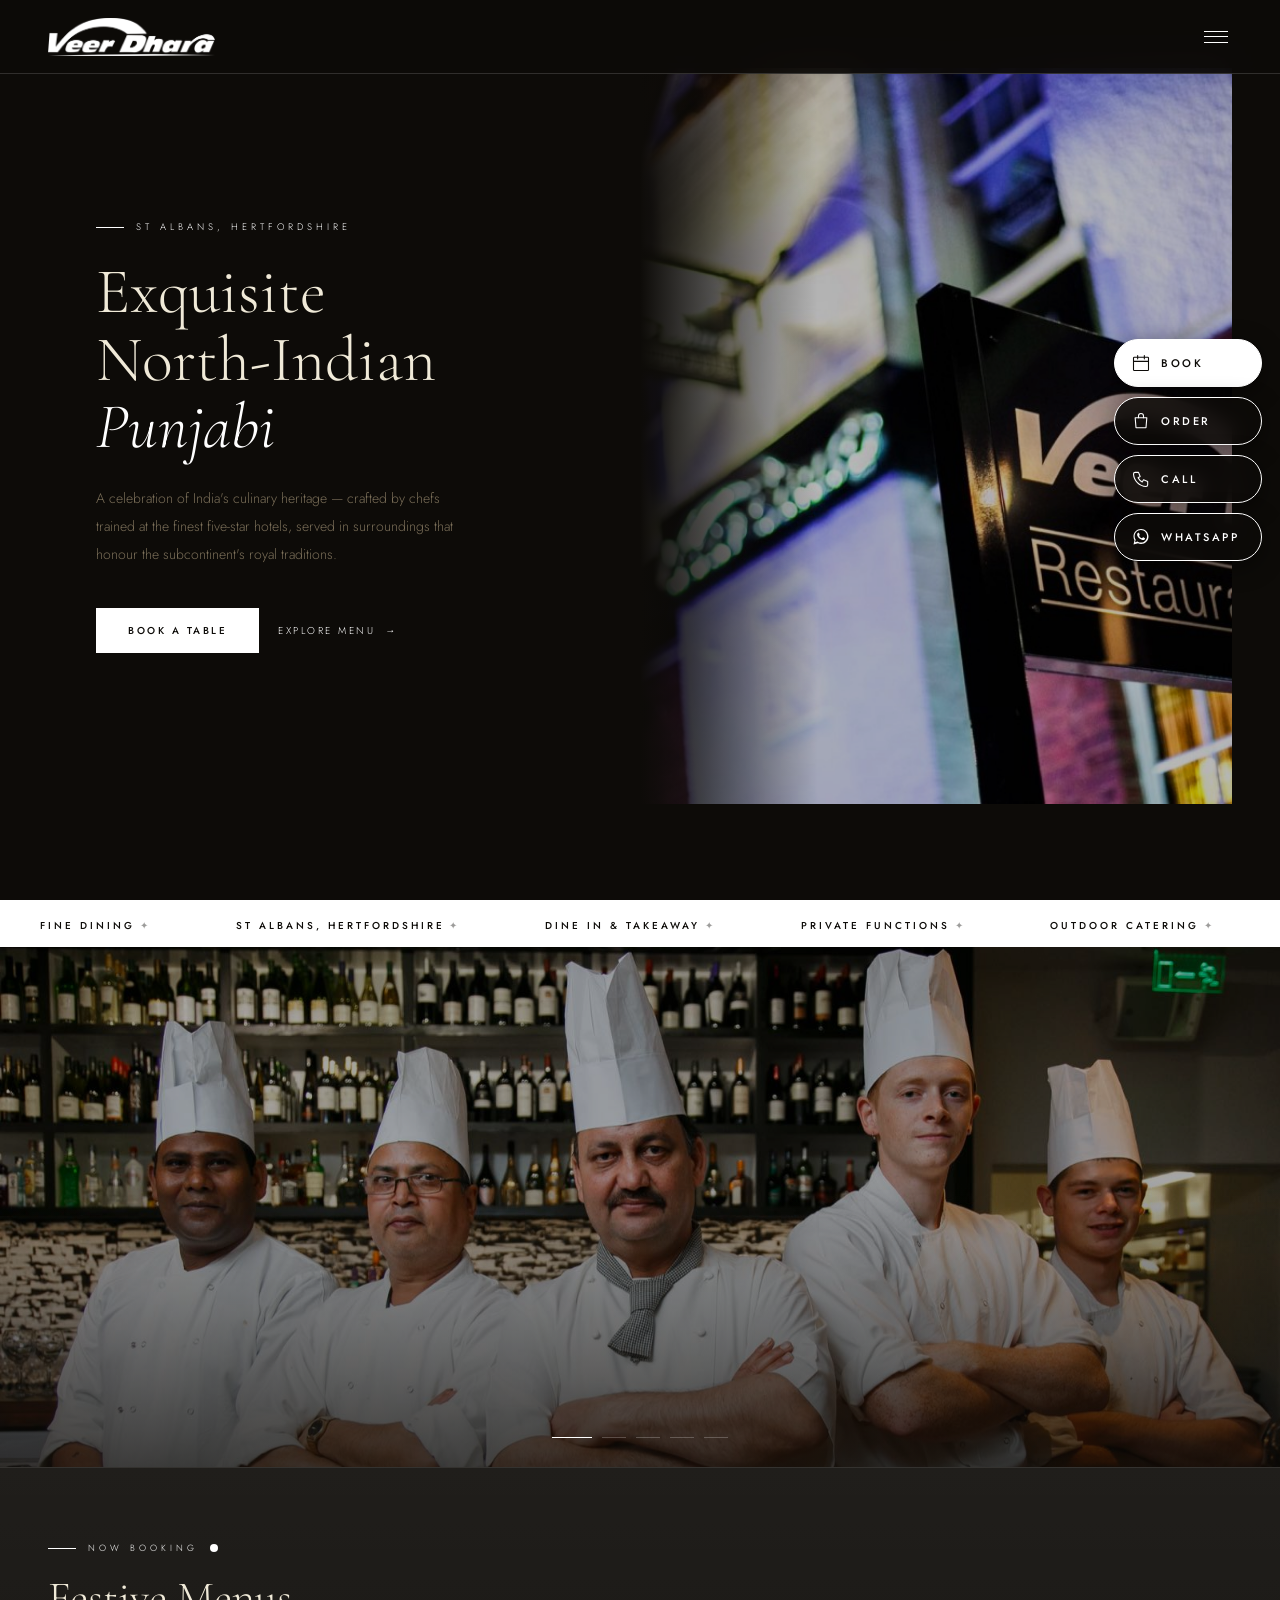
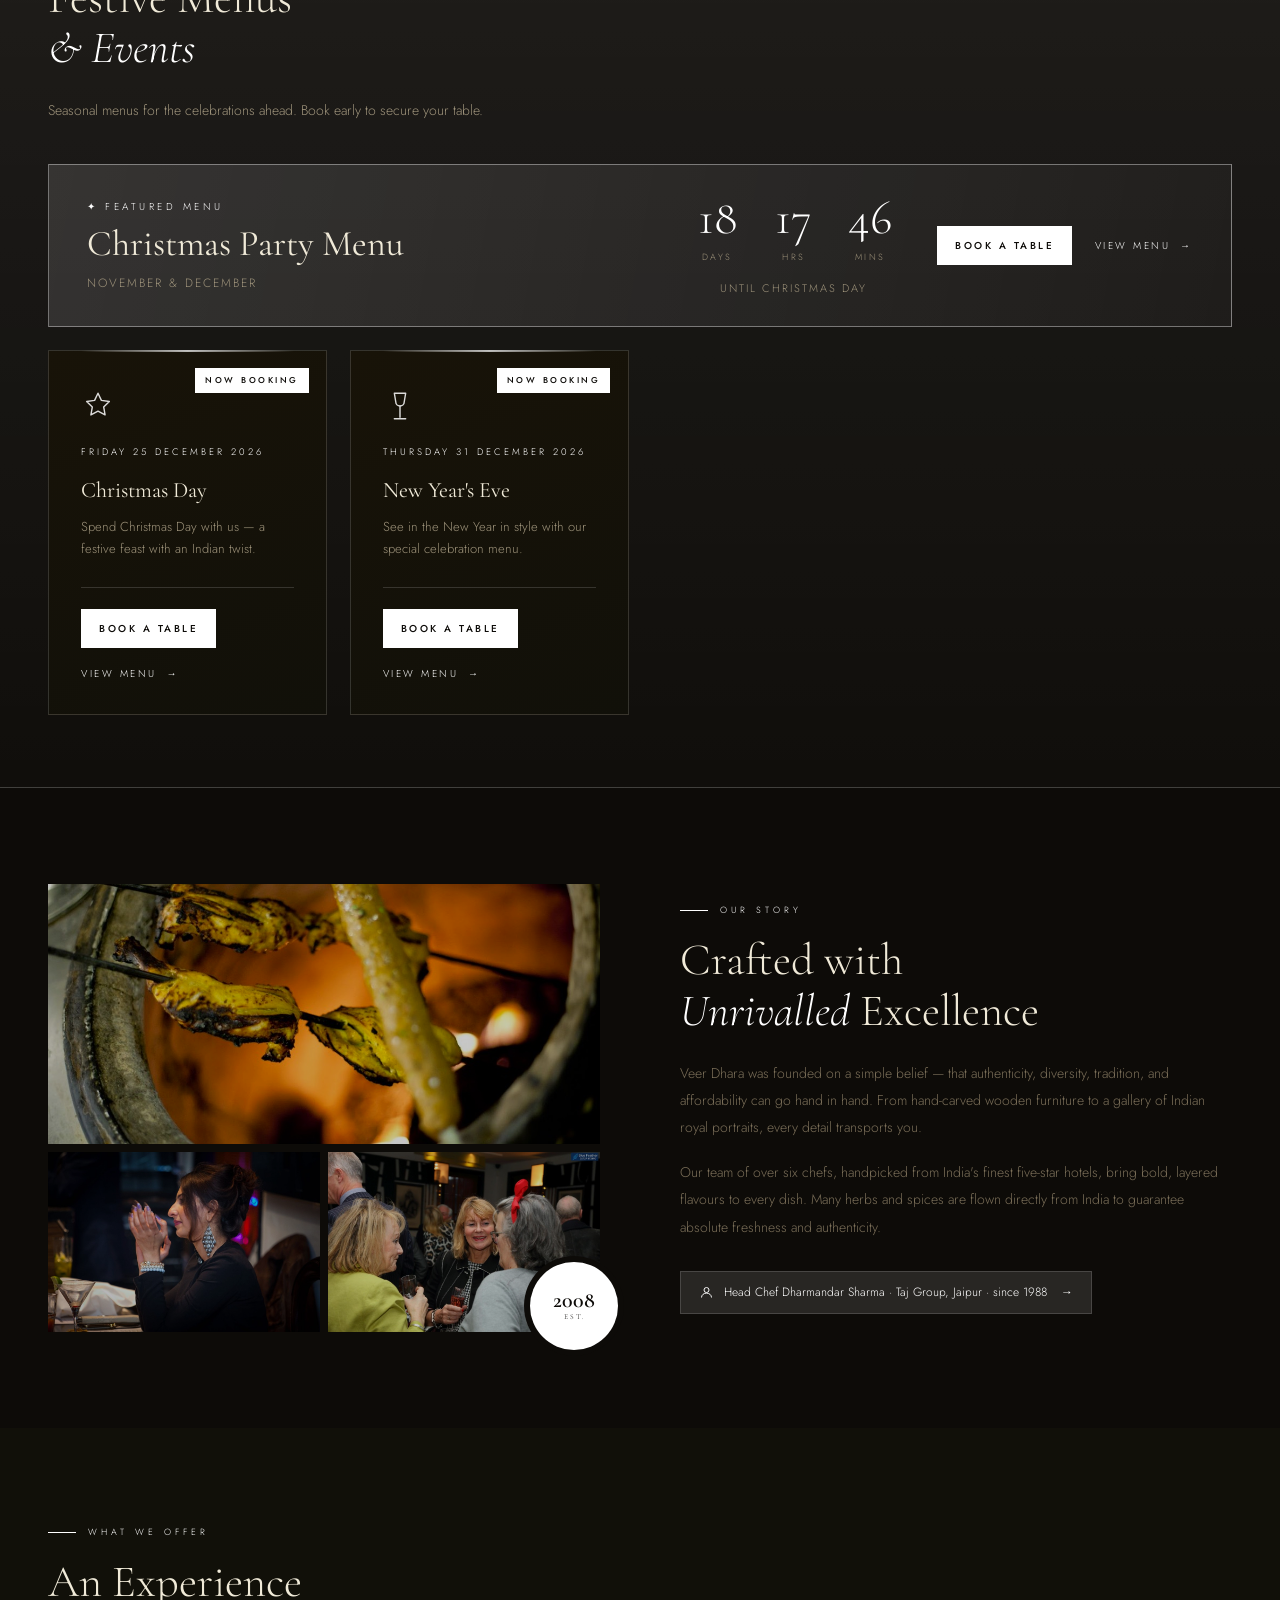
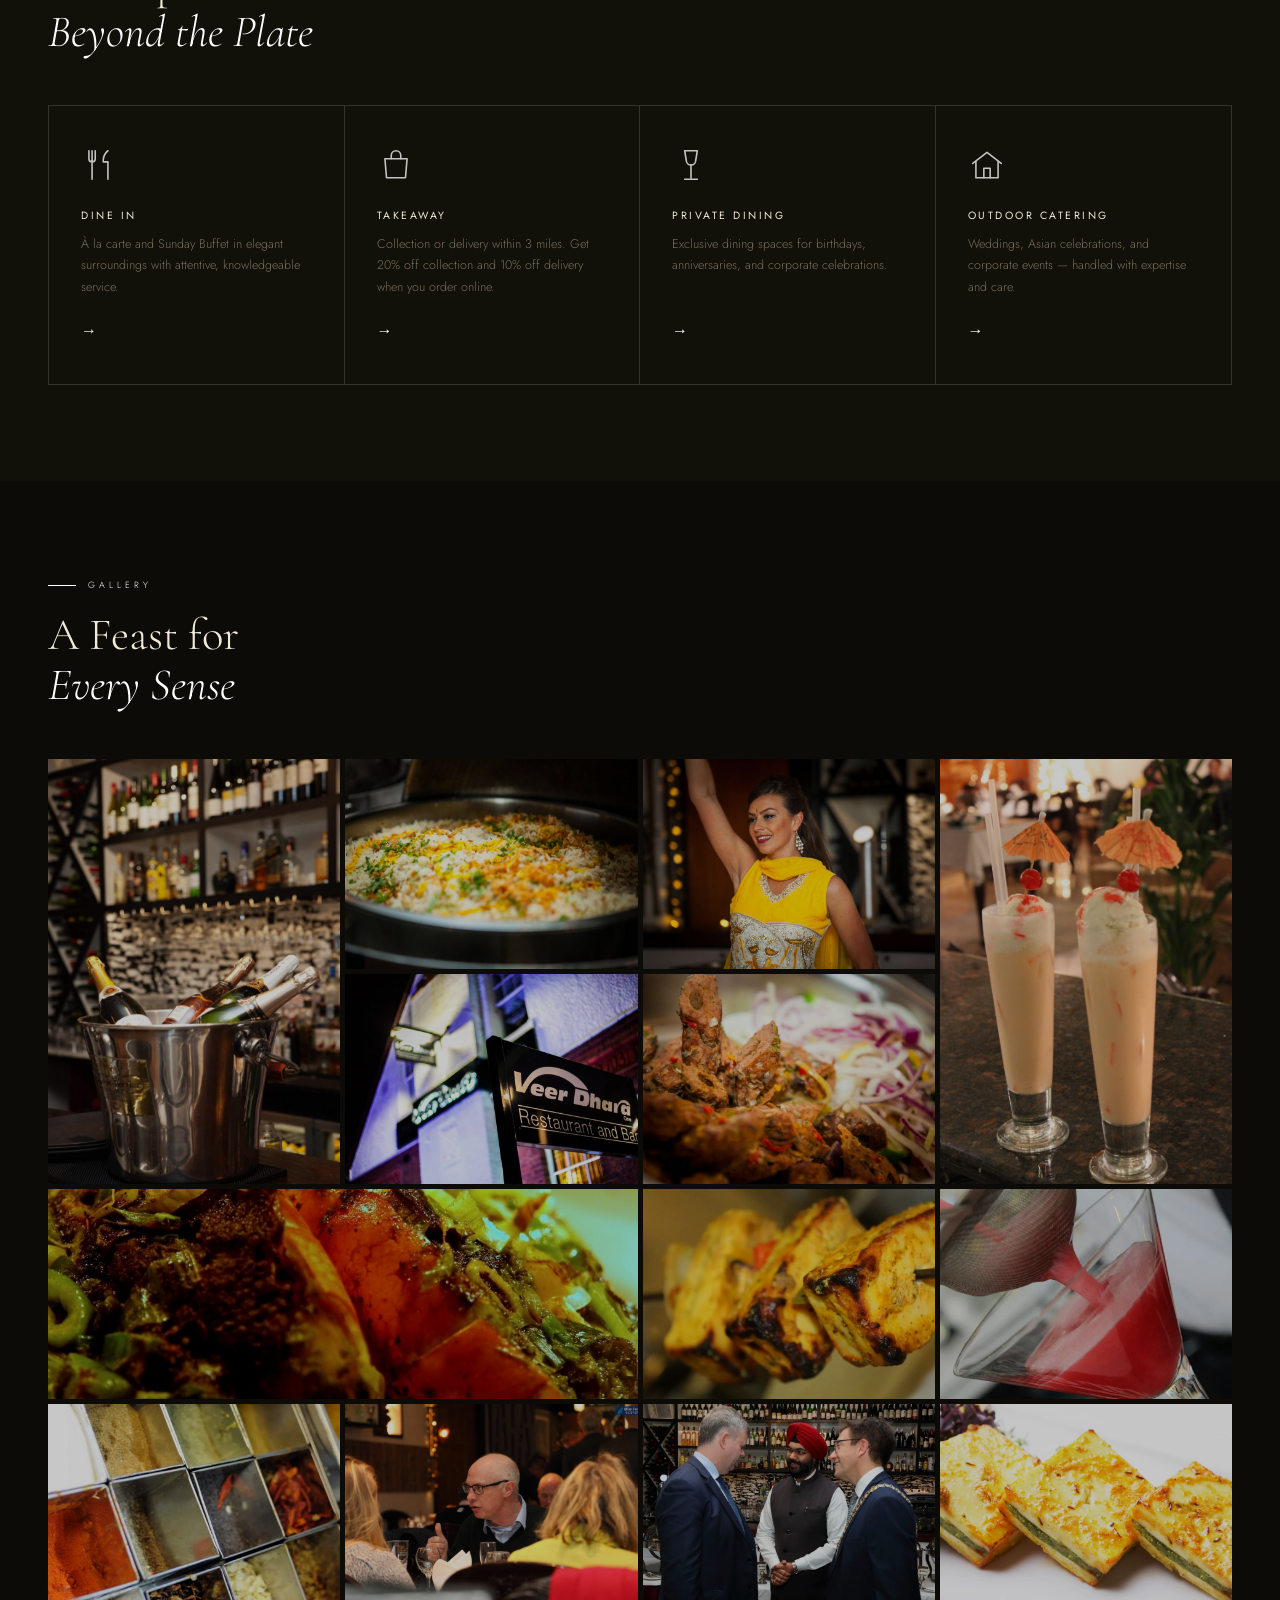
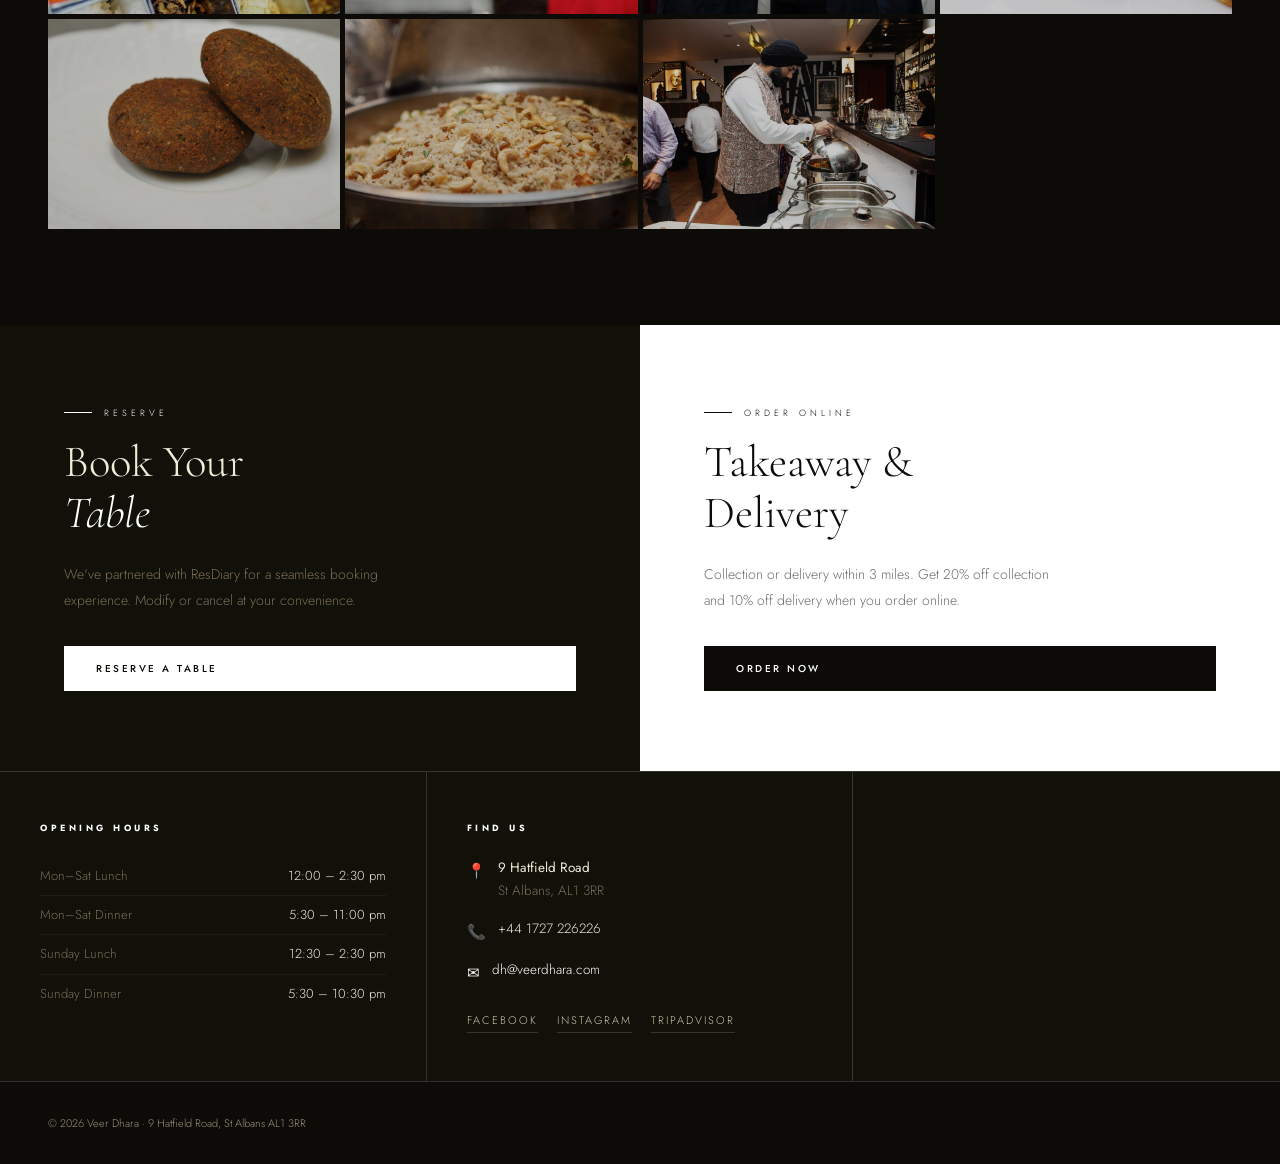
==== commit 9b596863: "Add Our Chef page linked from the About chef button - chef.html with portrait, bio, facts, signature" ====
--- a/index.html
+++ b/index.html
@@ -191,10 +191,10 @@
       <h2>Crafted with<br><em>Unrivalled</em> Excellence</h2>
       <p>Veer Dhara was founded on a simple belief — that authenticity, diversity, tradition, and affordability can go hand in hand. From hand-carved wooden furniture to a gallery of Indian royal portraits, every detail transports you.</p>
       <p>Our team of over six chefs, handpicked from India's finest five-star hotels, bring bold, layered flavours to every dish. Many herbs and spices are flown directly from India to guarantee absolute freshness and authenticity.</p>
-      <div class="chef-pill">
+      <a class="chef-pill" href="chef.html">
         <svg width="15" height="15" viewBox="0 0 24 24" fill="none" stroke="currentColor" stroke-width="1.5" aria-hidden="true"><circle cx="12" cy="8" r="4"/><path d="M4 20c0-4 3.6-7 8-7s8 3 8 7"/></svg>
-        Head Chef Dharmandar Sharma · Taj Group, Jaipur · since 1988
-      </div>
+        Head Chef Dharmandar Sharma · Taj Group, Jaipur · since 1988 <span class="cp-arrow">→</span>
+      </a>
     </div>
   </div>
 </section>
--- a/style.css
+++ b/style.css
@@ -81,7 +81,7 @@
 .est-badge .yr{font-size:22px;font-weight:600;line-height:1}
 .est-badge .si{font-size:7.5px;letter-spacing:2px;text-transform:uppercase}
 .about-text p{font-size:14px;color:var(--mu);line-height:1.95;margin-bottom:1.1rem}
-.chef-pill{display:inline-flex;align-items:center;gap:10px;background:var(--gold-dim);border:.5px solid var(--gold-b);padding:10px 18px;font-size:12px;color:var(--gold);margin-top:.8rem}
+.chef-pill{text-decoration:none;display:inline-flex;transition:background .2s,gap .2s;align-items:center;gap:10px;background:var(--gold-dim);border:.5px solid var(--gold-b);padding:10px 18px;font-size:12px;color:var(--gold);margin-top:.8rem}
 
 .services-bg{background:var(--bg2)}
 .services-grid{display:grid;grid-template-columns:repeat(4,1fr);border:.5px solid var(--gold-b);max-width:1200px;margin:3rem auto 0}
@@ -397,3 +397,28 @@
 .eb-actions .ev-cta{white-space:nowrap}
 @media(max-width:960px){.ev-banner{grid-template-columns:1fr;gap:1.4rem;padding:1.6rem 1.4rem}.eb-count{justify-self:start}.eb-label{text-align:left}.eb-actions{flex-wrap:wrap}}
 #menu.menu-bg{padding-top:3.5rem}
+
+a.chef-pill:hover,a.chef-pill:focus-visible{background:rgba(255,255,255,.2);gap:14px}
+.chef-pill .cp-arrow{margin-left:4px}
+/* Chef page */
+.chef-profile{display:grid;grid-template-columns:5fr 6fr;gap:4rem;align-items:start;max-width:1200px;margin:0 auto;padding:5rem 3rem}
+.chef-photo{position:sticky;top:6rem;border:.5px solid var(--gold-b);padding:10px}
+.chef-photo img{display:block;width:100%;height:auto;aspect-ratio:4/5;object-fit:cover;object-position:center 12%}
+.chef-bio p{font-size:15px;color:var(--soft2);line-height:1.95;margin-bottom:1.2rem;max-width:620px}
+.chef-bio .chef-lead{font-family:var(--serif);font-size:clamp(24px,2.6vw,32px);line-height:1.4;color:var(--tx);margin-bottom:1.6rem}
+.chef-bio .chef-close{color:var(--tx);border-left:1px solid var(--gold);padding-left:1.4rem;margin:1.8rem 0}
+.chef-facts{display:grid;grid-template-columns:repeat(3,1fr);gap:1px;background:var(--gold-b);border:.5px solid var(--gold-b);margin:2rem 0}
+.chef-facts div{background:var(--bg);padding:1.3rem 1rem;font-size:11px;letter-spacing:1.5px;text-transform:uppercase;color:var(--soft2);line-height:1.6}
+.chef-facts span{display:block;font-family:var(--serif);font-size:26px;letter-spacing:0;text-transform:none;color:var(--gold);margin-bottom:.3rem}
+@media(max-width:960px){.chef-profile{grid-template-columns:1fr;gap:2rem;padding:3rem 1.5rem}.chef-photo{position:static}.chef-facts{grid-template-columns:1fr}}
+
+.back-link{display:inline-block;font-size:10px;letter-spacing:2.5px;text-transform:uppercase;color:var(--gold);text-decoration:none;margin-bottom:1.6rem;border-bottom:.5px solid var(--gold-b);padding-bottom:3px;transition:border-color .2s}
+.back-link:hover{border-color:var(--gold)}
+.chef-photo img{aspect-ratio:4/5}
+.chef-dishes{max-width:1200px;margin:0 auto;padding:1rem 3rem 5rem}
+.dish-row{display:grid;grid-template-columns:repeat(3,1fr);gap:1.4rem;margin-top:2.2rem}
+.dish{border:.5px solid var(--gold-b);padding:2rem 1.8rem;background:linear-gradient(160deg,var(--bg3),var(--bg2));position:relative}
+.dish::before{content:'';position:absolute;top:-.5px;left:1.8rem;right:1.8rem;height:2px;background:linear-gradient(90deg,transparent,var(--gold),transparent);opacity:.6}
+.dish span{display:block;font-size:9.5px;letter-spacing:3px;text-transform:uppercase;color:var(--gold);margin-bottom:.9rem}
+.dish h3{font-family:var(--serif);font-weight:400;font-size:clamp(22px,2.2vw,28px);line-height:1.25;color:var(--tx)}
+@media(max-width:960px){.chef-dishes{padding:1rem 1.5rem 3.5rem}.dish-row{grid-template-columns:1fr}}
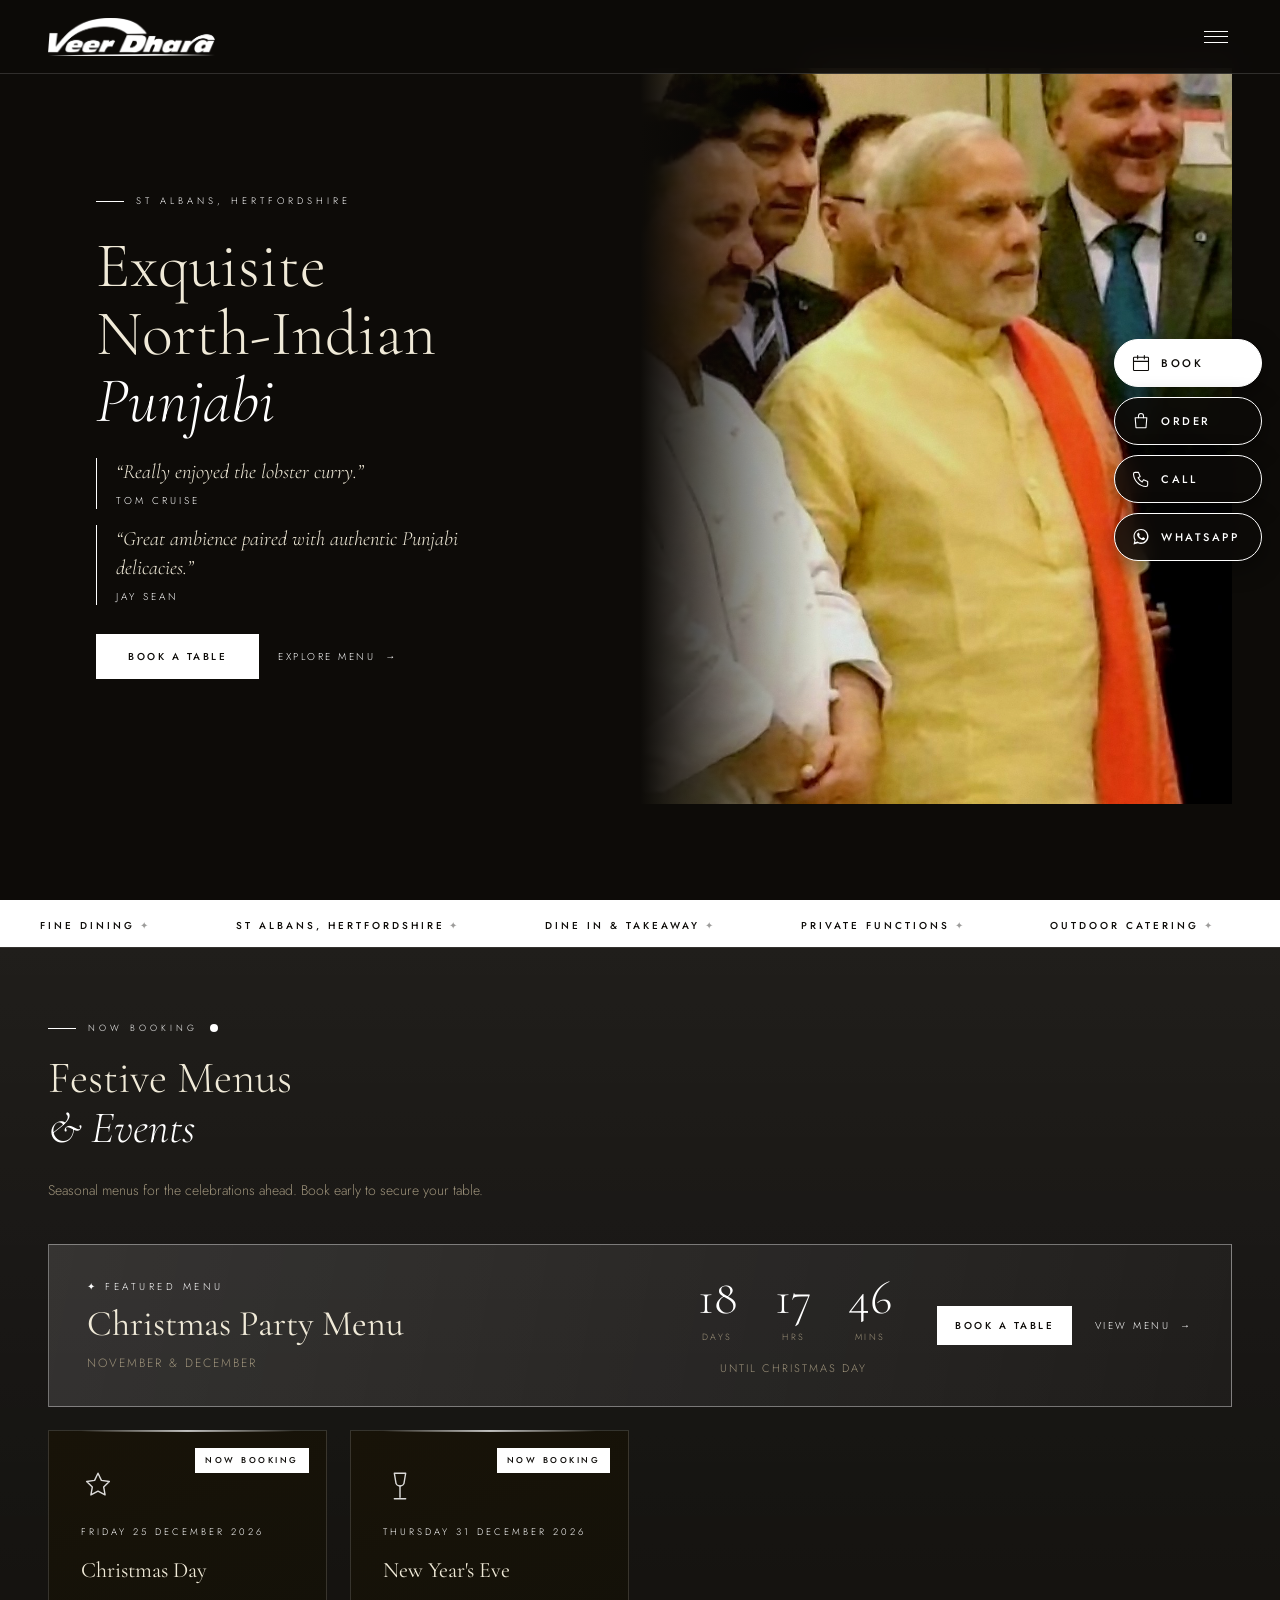
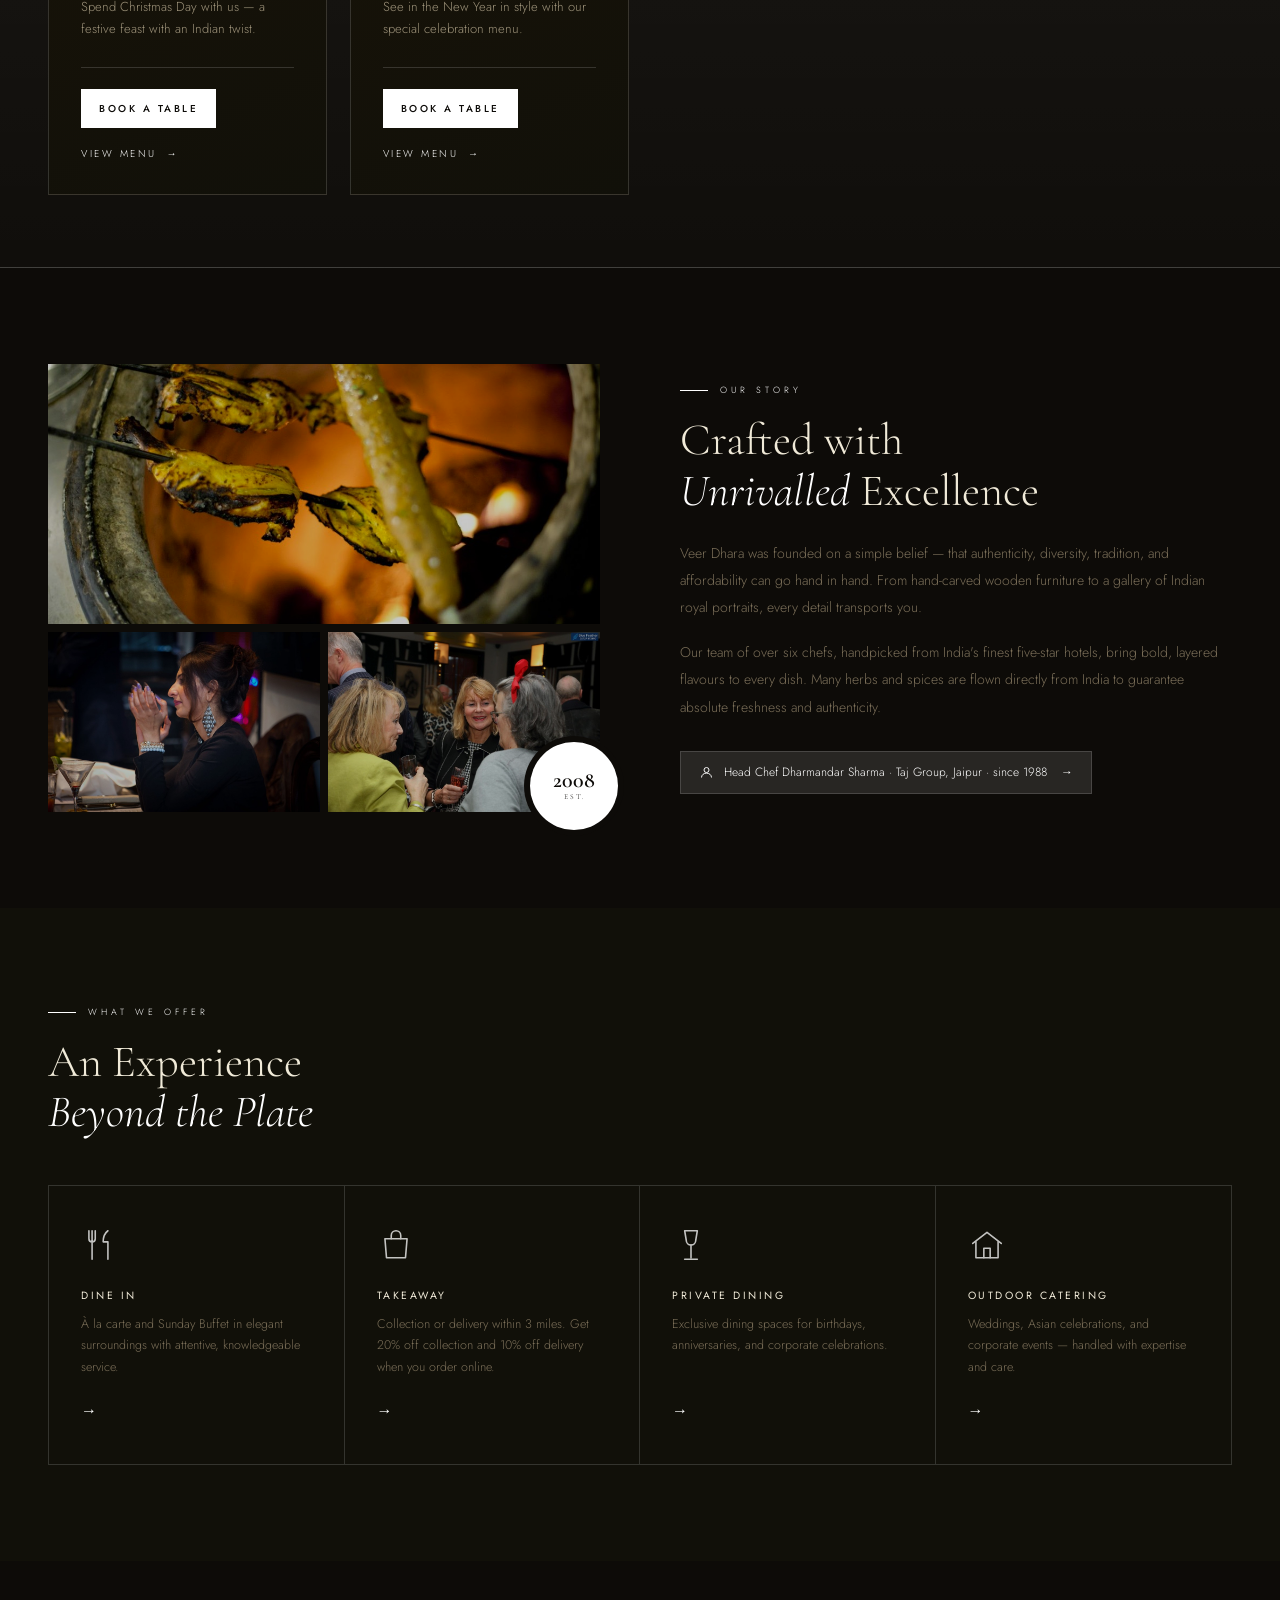
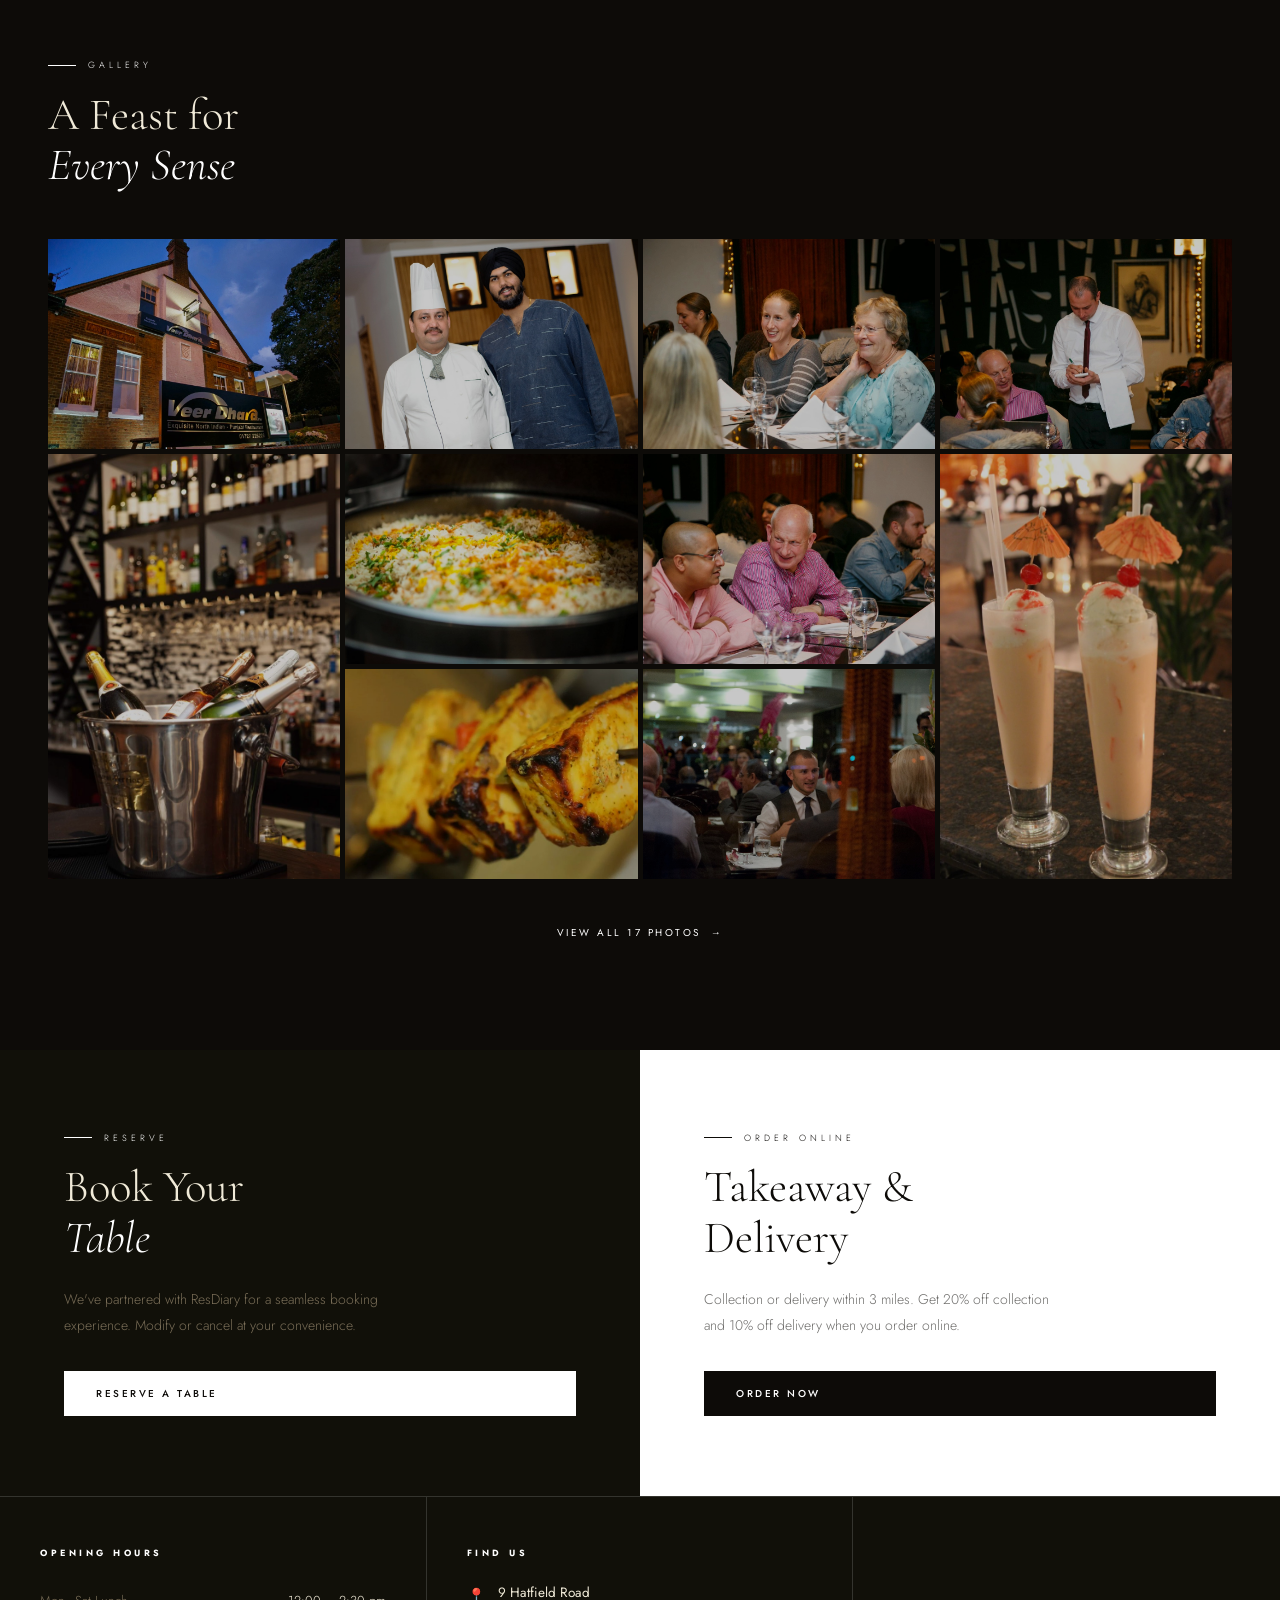
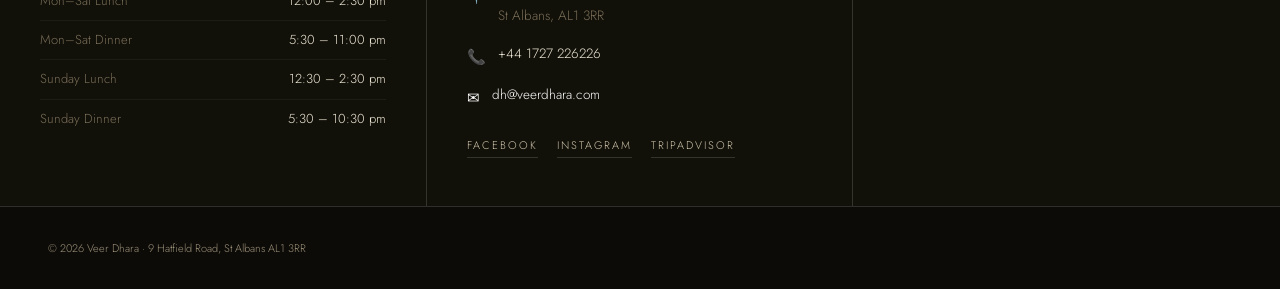
==== commit b956cce6: "Hero, gallery and navigation updates - In-page links land on their target (re-scroll after Festive s" ====
--- a/index.html
+++ b/index.html
@@ -116,7 +116,6 @@
 <div class="nav-drawer" id="drawer">
   <button class="drawer-close" id="dc" aria-label="Close menu">✕</button>
   <ul>
-    <li><a href="index.html#about">About</a></li>
     <li><a href="index.html#gallery">Gallery</a></li>
     <li><a href="menu.html">Menu</a></li>
     <li><a href="menu.html#buffet">Sunday Buffet</a></li>
@@ -131,7 +130,6 @@
 <nav id="nav">
   <a class="nav-logo" href="index.html" aria-label="Veer Dhara"><img src="images/logo-gold.png" alt="Veer Dhara"></a>
   <ul class="nav-links">
-    <li><a href="index.html#about">About</a></li>
     <li><a href="index.html#gallery">Gallery</a></li>
     <li><a href="menu.html">Menu</a></li>
     <li><a href="menu.html#buffet">Sunday Buffet</a></li>
@@ -148,30 +146,26 @@
   <div class="hero-left">
     <div class="eyebrow reveal">St Albans, Hertfordshire</div>
     <h1 class="reveal" style="transition-delay:.1s">Exquisite<br>North-Indian<br><em>Punjabi</em></h1>
-    <p class="hero-desc reveal" style="transition-delay:.2s">A celebration of India's culinary heritage — crafted by chefs trained at the finest five-star hotels, served in surroundings that honour the subcontinent's royal traditions.</p>
+    <div class="hero-quotes reveal" style="transition-delay:.2s">
+      <figure><blockquote>&ldquo;Really enjoyed the lobster curry.&rdquo;</blockquote><figcaption>Tom Cruise</figcaption></figure>
+      <figure><blockquote>&ldquo;Great ambience paired with authentic Punjabi delicacies.&rdquo;</blockquote><figcaption>Jay Sean</figcaption></figure>
+    </div>
     <div class="hero-btns reveal" style="transition-delay:.3s">
       <a class="btn-p" href="https://booking.resdiary.com/widget/Standard/VeerDhara/8554" target="_blank" rel="noopener" data-book>Book a Table</a>
       <a class="btn-g" href="menu.html">Explore Menu</a>
     </div>
   </div>
   <div class="hero-right" id="heroRight">
-    <img class="hero-img active" referrerpolicy="no-referrer" src="images/Website93-1024x682.jpg" alt="Veer Dhara Ganesha sculpture">
+    <img class="hero-img active hero-visit" referrerpolicy="no-referrer" src="images/hero-visit.jpg" alt="The Veer Dhara kitchen team with guests">
+    <img class="hero-img" referrerpolicy="no-referrer" src="images/gallery-exterior.jpg" alt="The Veer Dhara restaurant at dusk">
     <img class="hero-img" referrerpolicy="no-referrer" src="images/Website111-1024x681.jpg" alt="Veer Dhara restaurant interior">
+    <img class="hero-img hero-chefs" referrerpolicy="no-referrer" src="images/Website27-1.jpg" alt="Head Chef Dharmandar Sharma and the Veer Dhara kitchen team">
   </div>
 </section>
 
 <div class="ticker" aria-hidden="true"><div class="ticker-inner">
   <span class="ticker-item">Fine Dining<span class="tdot">✦</span></span><span class="ticker-item">St Albans, Hertfordshire<span class="tdot">✦</span></span><span class="ticker-item">Dine In &amp; Takeaway<span class="tdot">✦</span></span><span class="ticker-item">Private Functions<span class="tdot">✦</span></span><span class="ticker-item">Outdoor Catering<span class="tdot">✦</span></span><span class="ticker-item">Sunday Buffet<span class="tdot">✦</span></span><span class="ticker-item">Free Delivery within 3 Miles<span class="tdot">✦</span></span><span class="ticker-item">Established 2008<span class="tdot">✦</span></span><span class="ticker-item">Fine Dining<span class="tdot">✦</span></span><span class="ticker-item">St Albans, Hertfordshire<span class="tdot">✦</span></span><span class="ticker-item">Dine In &amp; Takeaway<span class="tdot">✦</span></span><span class="ticker-item">Private Functions<span class="tdot">✦</span></span><span class="ticker-item">Outdoor Catering<span class="tdot">✦</span></span><span class="ticker-item">Sunday Buffet<span class="tdot">✦</span></span><span class="ticker-item">Free Delivery within 3 Miles<span class="tdot">✦</span></span><span class="ticker-item">Established 2008<span class="tdot">✦</span></span>
 </div></div>
-
-<div class="slideshow-wrap" aria-label="Restaurant photos">
-  <div class="slide active"><img class="pos-top" referrerpolicy="no-referrer" src="images/Website27-1.jpg" alt="Veer Dhara chefs"></div>
-  <div class="slide"><img referrerpolicy="no-referrer" src="images/Buffet1.jpg" alt="Veer Dhara Sunday buffet"></div>
-  <div class="slide"><img referrerpolicy="no-referrer" src="images/Website84-1024x683.jpg" alt="Veer Dhara ambiance"></div>
-  <div class="slide"><img referrerpolicy="no-referrer" src="images/xpress-lunch.jpg" alt="Veer Dhara Xpress Lunch"></div>
-  <div class="slide"><img referrerpolicy="no-referrer" src="images/Website88-1024x608.jpg" alt="Veer Dhara interior"></div>
-  <div class="slide-nav" id="snav"></div>
-</div>
 
 <section id="festive" hidden>
   <div class="reveal"><div class="sec-label sec-live">Now Booking</div><h2>Festive Menus<br><em>&amp; Events</em></h2><p class="sec-intro">Seasonal menus for the celebrations ahead. Book early to secure your table.</p></div>
@@ -211,24 +205,26 @@
 
 <section id="gallery">
   <div class="reveal"><div class="sec-label">Gallery</div><h2>A Feast for<br><em>Every Sense</em></h2></div>
-  <div class="gallery-grid">
-    <div class="gi tall"><img referrerpolicy="no-referrer" src="images/Website58-683x1024.jpg" alt="Veer Dhara Indian restaurant, St Albans – photo 1"><div class="gi-overlay"><span class="gi-plus">+</span></div></div>
-    <div class="gi"><img referrerpolicy="no-referrer" src="images/Website95-1024x682.jpg" alt="Veer Dhara Indian restaurant, St Albans – photo 2"><div class="gi-overlay"><span class="gi-plus">+</span></div></div>
-    <div class="gi"><img referrerpolicy="no-referrer" src="images/Website96-1024x682.jpg" alt="Veer Dhara Indian restaurant, St Albans – photo 3"><div class="gi-overlay"><span class="gi-plus">+</span></div></div>
-    <div class="gi tall"><img referrerpolicy="no-referrer" src="images/Website90-683x1024.jpg" alt="Veer Dhara Indian restaurant, St Albans – photo 4"><div class="gi-overlay"><span class="gi-plus">+</span></div></div>
-    <div class="gi"><img referrerpolicy="no-referrer" src="images/Website93-1024x682.jpg" alt="Veer Dhara Indian restaurant, St Albans – photo 5"><div class="gi-overlay"><span class="gi-plus">+</span></div></div>
-    <div class="gi"><img referrerpolicy="no-referrer" src="images/Website94-1024x682.jpg" alt="Veer Dhara Indian restaurant, St Albans – photo 6"><div class="gi-overlay"><span class="gi-plus">+</span></div></div>
-    <div class="gi wide"><img referrerpolicy="no-referrer" src="images/Website109-1024x449.jpg" alt="Veer Dhara Indian restaurant, St Albans – photo 7"><div class="gi-overlay"><span class="gi-plus">+</span></div></div>
-    <div class="gi"><img referrerpolicy="no-referrer" src="images/Website101-1-1024x683.jpeg" alt="Veer Dhara Indian restaurant, St Albans – photo 8"><div class="gi-overlay"><span class="gi-plus">+</span></div></div>
-    <div class="gi"><img referrerpolicy="no-referrer" src="images/Website102-1-1024x683.jpeg" alt="Veer Dhara Indian restaurant, St Albans – photo 9"><div class="gi-overlay"><span class="gi-plus">+</span></div></div>
-    <div class="gi"><img referrerpolicy="no-referrer" src="images/Website103-1024x680.jpeg" alt="Veer Dhara Indian restaurant, St Albans – photo 10"><div class="gi-overlay"><span class="gi-plus">+</span></div></div>
-    <div class="gi"><img referrerpolicy="no-referrer" src="images/Website85-1024x683.jpg" alt="Veer Dhara Indian restaurant, St Albans – photo 11"><div class="gi-overlay"><span class="gi-plus">+</span></div></div>
-    <div class="gi"><img referrerpolicy="no-referrer" src="images/Website86-1024x683.jpg" alt="Veer Dhara Indian restaurant, St Albans – photo 12"><div class="gi-overlay"><span class="gi-plus">+</span></div></div>
-    <div class="gi"><img referrerpolicy="no-referrer" src="images/Website87-1-1024x624.jpg" alt="Veer Dhara Indian restaurant, St Albans – photo 13"><div class="gi-overlay"><span class="gi-plus">+</span></div></div>
-    <div class="gi"><img referrerpolicy="no-referrer" src="images/Website89-1-1024x680.jpg" alt="Veer Dhara Indian restaurant, St Albans – photo 14"><div class="gi-overlay"><span class="gi-plus">+</span></div></div>
-    <div class="gi"><img referrerpolicy="no-referrer" src="images/Website77-1024x683.jpg" alt="Veer Dhara Indian restaurant, St Albans – photo 15"><div class="gi-overlay"><span class="gi-plus">+</span></div></div>
-    <div class="gi"><img referrerpolicy="no-referrer" src="images/Website78-1024x683.jpg" alt="Veer Dhara Indian restaurant, St Albans – photo 16"><div class="gi-overlay"><span class="gi-plus">+</span></div></div>
-  </div>
+  <div class="gallery-grid collapsed" id="galGrid">
+    <div class="gi"><img referrerpolicy="no-referrer" src="images/gallery-exterior.jpg" alt="The Veer Dhara restaurant at dusk"><div class="gi-overlay"><span class="gi-plus">+</span></div></div>
+    <div class="gi"><img referrerpolicy="no-referrer" src="images/gallery-chef-guest.jpg" alt="Head Chef Dharmandar Sharma with a guest"><div class="gi-overlay"><span class="gi-plus">+</span></div></div>
+    <div class="gi"><img referrerpolicy="no-referrer" src="images/gallery-guests-1.jpg" alt="Guests enjoying dinner at Veer Dhara"><div class="gi-overlay"><span class="gi-plus">+</span></div></div>
+    <div class="gi"><img referrerpolicy="no-referrer" src="images/gallery-service.jpg" alt="Our team taking an order"><div class="gi-overlay"><span class="gi-plus">+</span></div></div>
+    <div class="gi tall"><img referrerpolicy="no-referrer" src="images/Website58-683x1024.jpg" alt="Champagne at the Veer Dhara bar"><div class="gi-overlay"><span class="gi-plus">+</span></div></div>
+    <div class="gi"><img referrerpolicy="no-referrer" src="images/Website95-1024x682.jpg" alt="Saffron rice at Veer Dhara"><div class="gi-overlay"><span class="gi-plus">+</span></div></div>
+    <div class="gi"><img referrerpolicy="no-referrer" src="images/gallery-guests-2.jpg" alt="Guests chatting over dinner"><div class="gi-overlay"><span class="gi-plus">+</span></div></div>
+    <div class="gi tall"><img referrerpolicy="no-referrer" src="images/Website90-683x1024.jpg" alt="Mango lassi at Veer Dhara"><div class="gi-overlay"><span class="gi-plus">+</span></div></div>
+    <div class="gi"><img referrerpolicy="no-referrer" src="images/Website101-1-1024x683.jpeg" alt="Paneer tikka from the tandoor"><div class="gi-overlay"><span class="gi-plus">+</span></div></div>
+    <div class="gi"><img referrerpolicy="no-referrer" src="images/gallery-dining.jpg" alt="Diners in the Veer Dhara dining room"><div class="gi-overlay"><span class="gi-plus">+</span></div></div>
+    <div class="gi tall gi-more"><img referrerpolicy="no-referrer" src="images/gallery-guests-3.jpg" alt="Guests at a Veer Dhara evening" loading="lazy"><div class="gi-overlay"><span class="gi-plus">+</span></div></div>
+    <div class="gi gi-more"><img referrerpolicy="no-referrer" src="images/Website93-1024x682.jpg" alt="The Veer Dhara sign at night" loading="lazy"><div class="gi-overlay"><span class="gi-plus">+</span></div></div>
+    <div class="gi gi-more"><img referrerpolicy="no-referrer" src="images/Website94-1024x682.jpg" alt="Lamb and onion salad" loading="lazy"><div class="gi-overlay"><span class="gi-plus">+</span></div></div>
+    <div class="gi top gi-more"><img referrerpolicy="no-referrer" src="images/Website96-1024x682.jpg" alt="Dancer at a Veer Dhara celebration" loading="lazy"><div class="gi-overlay"><span class="gi-plus">+</span></div></div>
+    <div class="gi gi-more"><img referrerpolicy="no-referrer" src="images/Website85-1024x683.jpg" alt="Guests dining at Veer Dhara" loading="lazy"><div class="gi-overlay"><span class="gi-plus">+</span></div></div>
+    <div class="gi top gi-more"><img referrerpolicy="no-referrer" src="images/Website86-1024x683.jpg" alt="Guests at a Veer Dhara event" loading="lazy"><div class="gi-overlay"><span class="gi-plus">+</span></div></div>
+    <div class="gi gi-more"><img referrerpolicy="no-referrer" src="images/Website78-1024x683.jpg" alt="The Veer Dhara buffet" loading="lazy"><div class="gi-overlay"><span class="gi-plus">+</span></div></div>
+  </div>
+  <div class="gallery-more"><button type="button" class="btn-g" id="galToggle" aria-expanded="false" aria-controls="galGrid" data-count="17">View all 17 photos</button></div>
 </section>
 
 <div class="lb" id="lb" role="dialog" aria-label="Image viewer">
--- a/style.css
+++ b/style.css
@@ -61,15 +61,6 @@
 h2{font-family:var(--serif);font-size:clamp(30px,3.5vw,48px);font-weight:300;line-height:1.12;margin-bottom:1.5rem}
 h2 em{font-style:italic;color:var(--gold)}
 
-.slideshow-wrap{position:relative;height:520px;overflow:hidden}
-.slide{position:absolute;inset:0;opacity:0;transition:opacity 1s ease}
-.slide.active{opacity:1}
-.slide img.pos-top{object-position:center 8%}
-.slide img{width:100%;height:100%;object-fit:cover;filter:brightness(.65) saturate(1.1)}
-.slide::after{content:'';position:absolute;inset:0;background:linear-gradient(to top,rgba(13,11,8,.65) 0%,transparent 55%)}
-.slide-nav{position:absolute;bottom:1.8rem;left:50%;transform:translateX(-50%);display:flex;gap:10px;z-index:10}
-.sdot{width:24px;height:1.5px;background:rgba(255,255,255,0.22);border:none;cursor:pointer;transition:background .3s,width .3s;padding:0}
-.sdot.active{background:var(--gold);width:40px}
 
 .about-grid{display:grid;grid-template-columns:1fr 1fr;gap:5rem;align-items:center;max-width:1200px;margin:0 auto}
 .about-images{display:grid;grid-template-columns:1fr 1fr;grid-template-rows:260px 180px;gap:8px;position:relative}
@@ -224,7 +215,7 @@
   .services-grid{grid-template-columns:1fr 1fr}
   .svc:nth-child(2){border-right:none}
   .svc:nth-child(3){border-top:.5px solid var(--gold-b)}
-  .gallery-grid{grid-template-columns:1fr 1fr;grid-auto-rows:180px}
+  .gallery-grid{grid-template-columns:1fr 1fr;grid-auto-rows:180px;grid-auto-flow:dense}
   .menu-tiles{grid-template-columns:1fr 1fr}
   .menu-tile{height:320px}
   .menu-tile.touched .menu-tile-label,.menu-tile.touched .menu-tile-desc,.menu-tile.touched .menu-tile-cta{opacity:1;transform:none;max-height:80px}
@@ -372,7 +363,7 @@
 .bkd-call p{font-size:13px;color:var(--soft2);margin-bottom:1rem}
 .bkd-opt-cta{grid-column:1/-1;margin-top:.6rem;font-size:10px;letter-spacing:2.5px;text-transform:uppercase;color:var(--gold)}
 
-/* Festive section: highlighted band under the slideshow */
+/* Festive section: highlighted band under the hero */
 #festive{padding:4.5rem 3rem;background:linear-gradient(180deg,rgba(255,255,255,0.08),rgba(255,255,255,0.01));border-top:.5px solid var(--gold-b);border-bottom:.5px solid var(--gold-b)}
 .sec-live::after{content:'';width:8px;height:8px;border-radius:50%;background:var(--gold);box-shadow:0 0 0 0 rgba(255,255,255,0.45);animation:livepulse 2s infinite}
 @keyframes livepulse{70%{box-shadow:0 0 0 9px rgba(255,255,255,0)}100%{box-shadow:0 0 0 0 rgba(255,255,255,0)}}
@@ -422,3 +413,21 @@
 .dish span{display:block;font-size:9.5px;letter-spacing:3px;text-transform:uppercase;color:var(--gold);margin-bottom:.9rem}
 .dish h3{font-family:var(--serif);font-weight:400;font-size:clamp(22px,2.2vw,28px);line-height:1.25;color:var(--tx)}
 @media(max-width:960px){.chef-dishes{padding:1rem 1.5rem 3.5rem}.dish-row{grid-template-columns:1fr}}
+
+/* In-page links: stop targets hiding under the fixed nav */
+section[id],#takeaway,#contact,.info-bar[id]{scroll-margin-top:76px}
+
+.hero-img.hero-chefs{object-position:55% 20%}
+
+/* Gallery: shows a tidy first set, the rest on request */
+.gallery-grid.collapsed .gi-more{display:none}
+.gallery-more{text-align:center;margin-top:2rem}
+
+/* Hero testimonials */
+.hero-quotes{max-width:420px;margin-bottom:1.8rem;display:flex;flex-direction:column;gap:1rem}
+.hero-quotes figure{margin:0;border-left:1px solid var(--gold);padding-left:1.2rem}
+.hero-quotes blockquote{font-family:var(--serif);font-style:italic;font-size:clamp(18px,1.6vw,21px);line-height:1.4;color:var(--tx)}
+.hero-quotes figcaption{margin-top:.35rem;font-size:10px;letter-spacing:3px;text-transform:uppercase;color:var(--gold)}
+.hero-img.hero-visit{object-position:52% 25%}
+.hero-img.hero-visit{filter:brightness(.9) saturate(1.1)}
+.gi.top img{object-position:center 18%}
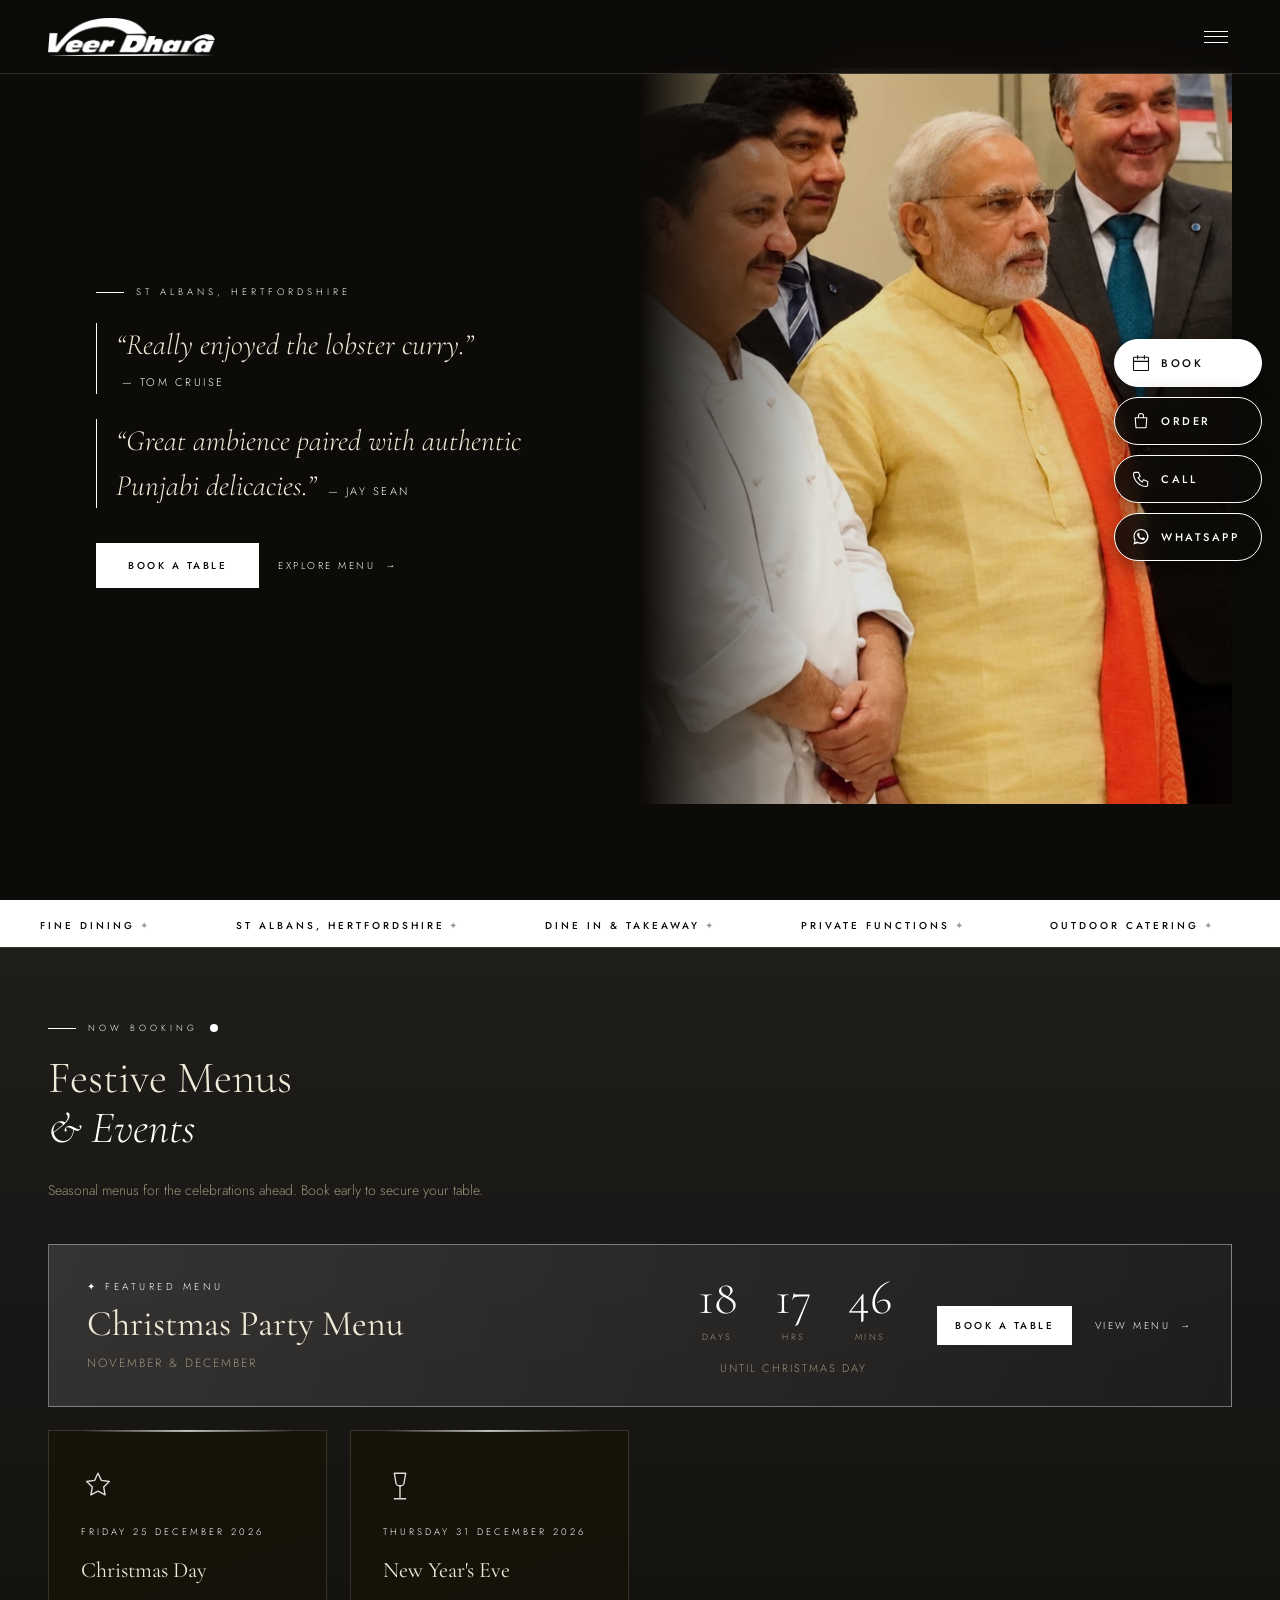
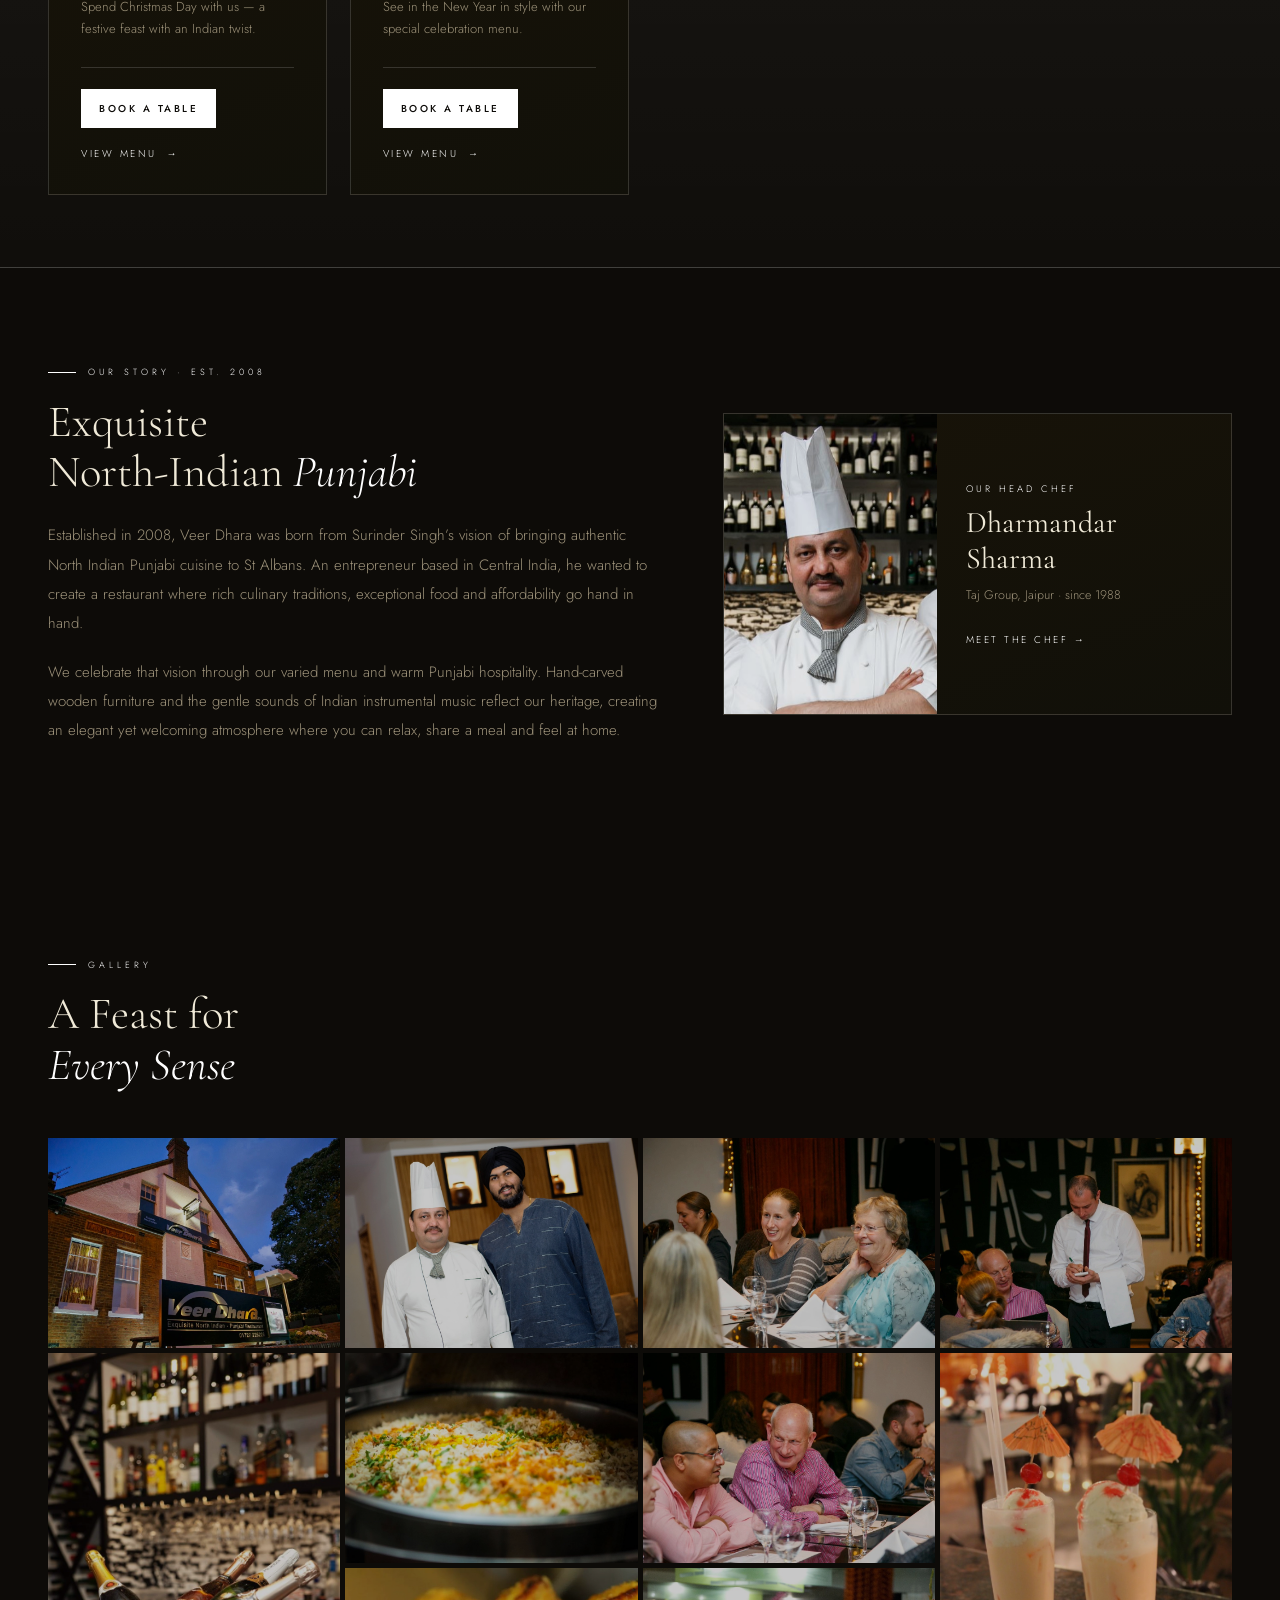
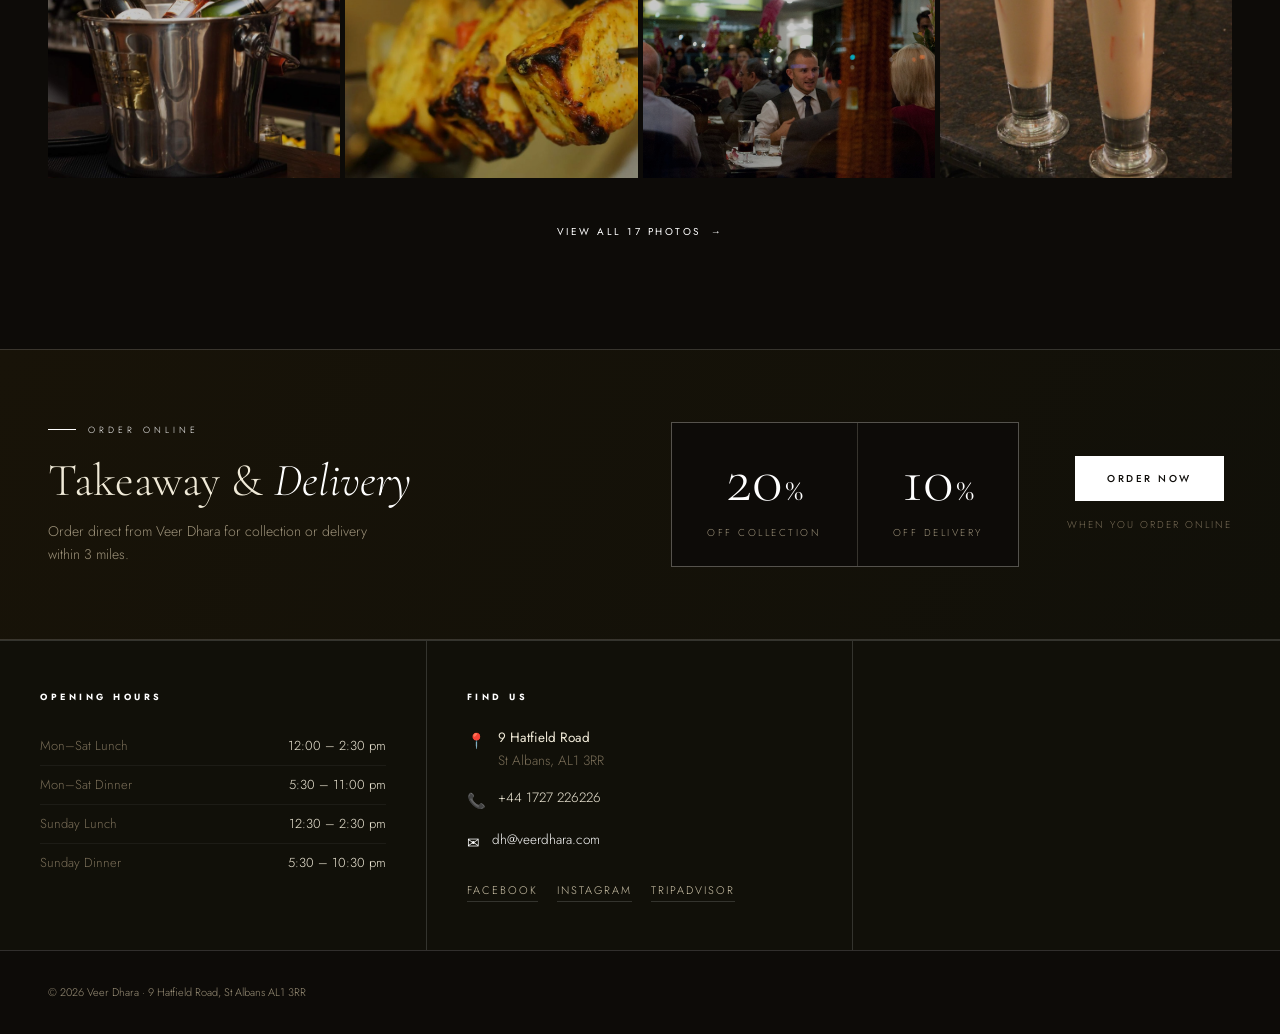
==== commit 63505538: "Rework home sections: Our Story, Takeaway band, hero banner - Our Story: new text, chef feature card" ====
--- a/index.html
+++ b/index.html
@@ -145,10 +145,10 @@
 <section class="hero">
   <div class="hero-left">
     <div class="eyebrow reveal">St Albans, Hertfordshire</div>
-    <h1 class="reveal" style="transition-delay:.1s">Exquisite<br>North-Indian<br><em>Punjabi</em></h1>
+    <h1 class="sr-only">Veer Dhara &ndash; Exquisite North-Indian Punjabi restaurant in St Albans</h1>
     <div class="hero-quotes reveal" style="transition-delay:.2s">
-      <figure><blockquote>&ldquo;Really enjoyed the lobster curry.&rdquo;</blockquote><figcaption>Tom Cruise</figcaption></figure>
-      <figure><blockquote>&ldquo;Great ambience paired with authentic Punjabi delicacies.&rdquo;</blockquote><figcaption>Jay Sean</figcaption></figure>
+      <figure><blockquote>&ldquo;Really enjoyed the lobster curry.&rdquo;</blockquote> <figcaption>Tom Cruise</figcaption></figure>
+      <figure><blockquote>&ldquo;Great ambience paired with authentic Punjabi delicacies.&rdquo;</blockquote> <figcaption>Jay Sean</figcaption></figure>
     </div>
     <div class="hero-btns reveal" style="transition-delay:.3s">
       <a class="btn-p" href="https://booking.resdiary.com/widget/Standard/VeerDhara/8554" target="_blank" rel="noopener" data-book>Book a Table</a>
@@ -173,33 +173,22 @@
 </section>
 
 <section id="about">
-  <div class="about-grid">
-    <div class="about-images reveal left">
-      <div class="about-img-a"><img referrerpolicy="no-referrer" src="images/Website88-1024x608.jpg" alt="Veer Dhara dining"></div>
-      <div class="about-img-b"><img referrerpolicy="no-referrer" src="images/Website99-1024x682.jpg" alt="Veer Dhara dish"></div>
-      <div class="about-img-c"><img referrerpolicy="no-referrer" src="images/Website84-1024x683.jpg" alt="Veer Dhara ambiance"></div>
-      <div class="est-badge"><span class="yr">2008</span><span class="si">Est.</span></div>
-    </div>
-    <div class="about-text reveal right">
-      <div class="sec-label">Our Story</div>
-      <h2>Crafted with<br><em>Unrivalled</em> Excellence</h2>
-      <p>Veer Dhara was founded on a simple belief — that authenticity, diversity, tradition, and affordability can go hand in hand. From hand-carved wooden furniture to a gallery of Indian royal portraits, every detail transports you.</p>
-      <p>Our team of over six chefs, handpicked from India's finest five-star hotels, bring bold, layered flavours to every dish. Many herbs and spices are flown directly from India to guarantee absolute freshness and authenticity.</p>
-      <a class="chef-pill" href="chef.html">
-        <svg width="15" height="15" viewBox="0 0 24 24" fill="none" stroke="currentColor" stroke-width="1.5" aria-hidden="true"><circle cx="12" cy="8" r="4"/><path d="M4 20c0-4 3.6-7 8-7s8 3 8 7"/></svg>
-        Head Chef Dharmandar Sharma · Taj Group, Jaipur · since 1988 <span class="cp-arrow">→</span>
-      </a>
-    </div>
-  </div>
-</section>
-
-<section class="services-bg">
-  <div class="reveal"><div class="sec-label">What We Offer</div><h2>An Experience<br><em>Beyond the Plate</em></h2></div>
-  <div class="services-grid stagger">
-    <a class="svc reveal" href="menu.html"><svg class="svc-ico" viewBox="0 0 24 24" fill="none" stroke="currentColor" stroke-width="1" stroke-linecap="round" stroke-linejoin="round" aria-hidden="true"><path d="M7 3v8M5 3v5a2 2 0 0 0 4 0V3M7 11v10"/><path d="M17 3c-2 1.5-3 4-3 7h3v11"/></svg><h3>Dine In</h3><p>À la carte and Sunday Buffet in elegant surroundings with attentive, knowledgeable service.</p><span class="svc-arr">→</span></a>
-    <a class="svc reveal" href="https://onlineorder.3s-pos.com/veerdharaordering" target="_blank"><svg class="svc-ico" viewBox="0 0 24 24" fill="none" stroke="currentColor" stroke-width="1" stroke-linecap="round" stroke-linejoin="round" aria-hidden="true"><path d="M5 8h14l-1 12H6L5 8z"/><path d="M9 8V6a3 3 0 0 1 6 0v2"/></svg><h3>Takeaway</h3><p>Collection or delivery within 3 miles. Get 20% off collection and 10% off delivery when you order online.</p><span class="svc-arr">→</span></a>
-    <a class="svc reveal" href="events.html#private"><svg class="svc-ico" viewBox="0 0 24 24" fill="none" stroke="currentColor" stroke-width="1" stroke-linecap="round" stroke-linejoin="round" aria-hidden="true"><path d="M8 3h8l-1 6a3 3 0 0 1-6 0L8 3z"/><path d="M12 12v8M8 21h8"/></svg><h3>Private Dining</h3><p>Exclusive dining spaces for birthdays, anniversaries, and corporate celebrations.</p><span class="svc-arr">→</span></a>
-    <a class="svc reveal" href="events.html#catering"><svg class="svc-ico" viewBox="0 0 24 24" fill="none" stroke="currentColor" stroke-width="1" stroke-linecap="round" stroke-linejoin="round" aria-hidden="true"><path d="M3 11l9-7 9 7"/><path d="M5 10v10h14V10"/><path d="M10 20v-6h4v6"/></svg><h3>Outdoor Catering</h3><p>Weddings, Asian celebrations, and corporate events — handled with expertise and care.</p><span class="svc-arr">→</span></a>
+  <div class="story">
+    <div class="story-text reveal left">
+      <div class="sec-label">Our Story &middot; Est. 2008</div>
+      <h2>Exquisite<br>North-Indian <em>Punjabi</em></h2>
+      <p>Established in 2008, Veer Dhara was born from Surinder Singh&rsquo;s vision of bringing authentic North Indian Punjabi cuisine to St Albans. An entrepreneur based in Central India, he wanted to create a restaurant where rich culinary traditions, exceptional food and affordability go hand in hand.</p>
+      <p>We celebrate that vision through our varied menu and warm Punjabi hospitality. Hand-carved wooden furniture and the gentle sounds of Indian instrumental music reflect our heritage, creating an elegant yet welcoming atmosphere where you can relax, share a meal and feel at home.</p>
+    </div>
+    <a class="chef-card reveal right" href="chef.html">
+      <div class="cc-photo"><img referrerpolicy="no-referrer" loading="lazy" src="images/chef-sharma.jpg" alt="Head Chef Dharmandar Sharma"></div>
+      <div class="cc-body">
+        <span class="cc-label">Our Head Chef</span>
+        <h3>Dharmandar Sharma</h3>
+        <p>Taj Group, Jaipur &middot; since 1988</p>
+        <span class="cc-cta">Meet the chef &rarr;</span>
+      </div>
+    </a>
   </div>
 </section>
 
@@ -235,18 +224,21 @@
   <div class="lb-counter" id="lbC"></div>
 </div>
 
-<div class="cta-split">
-  <div class="cta-p dark reveal left">
-    <div class="sec-label">Reserve</div>
-    <h2>Book Your<br><em>Table</em></h2>
-    <p>We've partnered with ResDiary for a seamless booking experience. Modify or cancel at your convenience.</p>
-    <a class="btn-p" href="https://booking.resdiary.com/widget/Standard/VeerDhara/8554" target="_blank" rel="noopener" data-book>Reserve a Table</a>
-  </div>
-  <div class="cta-p gold-bg reveal right" id="takeaway">
-    <div class="sec-label">Order Online</div>
-    <h2>Takeaway &amp;<br>Delivery</h2>
-    <p>Collection or delivery within 3 miles. Get 20% off collection and 10% off delivery when you order online.</p>
-    <a class="btn-dk" href="https://onlineorder.3s-pos.com/veerdharaordering" target="_blank">Order Now</a>
+<div class="takeaway" id="takeaway">
+  <div class="tk-inner reveal">
+    <div class="tk-intro">
+      <div class="sec-label">Order Online</div>
+      <h2>Takeaway &amp; <em>Delivery</em></h2>
+      <p>Order direct from Veer Dhara for collection or delivery within 3 miles.</p>
+    </div>
+    <div class="tk-offers">
+      <div class="tk-offer"><span class="tk-pct">20<small>%</small></span><span class="tk-what">off Collection</span></div>
+      <div class="tk-offer"><span class="tk-pct">10<small>%</small></span><span class="tk-what">off Delivery</span></div>
+    </div>
+    <div class="tk-action">
+      <a class="btn-p" href="https://onlineorder.3s-pos.com/veerdharaordering" target="_blank" rel="noopener">Order Now</a>
+      <span class="tk-note">When you order online</span>
+    </div>
   </div>
 </div>
 
--- a/style.css
+++ b/style.css
@@ -62,16 +62,8 @@
 h2 em{font-style:italic;color:var(--gold)}
 
 
-.about-grid{display:grid;grid-template-columns:1fr 1fr;gap:5rem;align-items:center;max-width:1200px;margin:0 auto}
-.about-images{display:grid;grid-template-columns:1fr 1fr;grid-template-rows:260px 180px;gap:8px;position:relative}
-.about-img-a{grid-column:1/-1;overflow:hidden}
-.about-img-b,.about-img-c{overflow:hidden}
-.about-images img{width:100%;height:100%;object-fit:cover;filter:brightness(.78) saturate(1.1);transition:filter .5s,transform .5s}
-.about-images div:hover img{filter:brightness(.9);transform:scale(1.03)}
-.est-badge{position:absolute;bottom:-18px;right:-18px;background:var(--gold);color:var(--bg);width:88px;height:88px;border-radius:50%;display:flex;flex-direction:column;align-items:center;justify-content:center;font-family:var(--serif);z-index:3;box-shadow:0 0 0 6px var(--bg)}
-.est-badge .yr{font-size:22px;font-weight:600;line-height:1}
-.est-badge .si{font-size:7.5px;letter-spacing:2px;text-transform:uppercase}
-.about-text p{font-size:14px;color:var(--mu);line-height:1.95;margin-bottom:1.1rem}
+.story{display:grid;grid-template-columns:1.2fr 1fr;gap:4rem;align-items:center;max-width:1200px;margin:0 auto}
+.story-text p{font-size:15px;color:var(--soft2);line-height:1.95;margin-bottom:1.2rem;max-width:720px}
 .chef-pill{text-decoration:none;display:inline-flex;transition:background .2s,gap .2s;align-items:center;gap:10px;background:var(--gold-dim);border:.5px solid var(--gold-b);padding:10px 18px;font-size:12px;color:var(--gold);margin-top:.8rem}
 
 .services-bg{background:var(--bg2)}
@@ -210,8 +202,6 @@
   .hero-right::after{background:linear-gradient(to top,var(--bg) 0%,transparent 40%)}
   .hero-left{padding:3rem 1.5rem 2rem}
   h1{font-size:42px}
-  .about-grid{grid-template-columns:1fr;gap:3rem}
-  .about-images{grid-template-rows:220px 150px}
   .services-grid{grid-template-columns:1fr 1fr}
   .svc:nth-child(2){border-right:none}
   .svc:nth-child(3){border-top:.5px solid var(--gold-b)}
@@ -428,6 +418,43 @@
 .hero-quotes figure{margin:0;border-left:1px solid var(--gold);padding-left:1.2rem}
 .hero-quotes blockquote{font-family:var(--serif);font-style:italic;font-size:clamp(18px,1.6vw,21px);line-height:1.4;color:var(--tx)}
 .hero-quotes figcaption{margin-top:.35rem;font-size:10px;letter-spacing:3px;text-transform:uppercase;color:var(--gold)}
-.hero-img.hero-visit{object-position:52% 25%}
-.hero-img.hero-visit{filter:brightness(.9) saturate(1.1)}
+.hero-img.hero-visit{object-position:50% 22%}
+.hero-img.hero-visit{filter:brightness(.88) saturate(1.05)}
 .gi.top img{object-position:center 18%}
+
+/* Our Story */
+
+
+/* Hero: no big heading any more, so the testimonials lead */
+.sr-only{position:absolute;width:1px;height:1px;margin:-1px;padding:0;overflow:hidden;clip:rect(0,0,0,0);white-space:nowrap;border:0}
+.hero-quotes{max-width:520px;gap:1.6rem;margin-bottom:2.2rem}
+.hero-quotes blockquote{display:inline;font-size:clamp(22px,2.3vw,30px);line-height:1.5}
+.hero-quotes figcaption{display:inline;margin:0 0 0 .5em;font-family:var(--sans);font-style:normal;font-size:11px;letter-spacing:2.5px;text-transform:uppercase;color:var(--gold);white-space:nowrap}
+.hero-quotes figcaption::before{content:'\2014\00a0'}
+
+
+/* Our Story: chef feature card */
+.chef-card{display:grid;grid-template-columns:42% 1fr;background:linear-gradient(160deg,var(--bg3),var(--bg2));border:.5px solid var(--gold-b);text-decoration:none;color:inherit;overflow:hidden;transition:border-color .25s}
+.cc-photo img{display:block;width:100%;height:100%;min-height:300px;object-fit:cover;object-position:center 20%;filter:brightness(.92)}
+.cc-body{padding:2rem 1.8rem;display:flex;flex-direction:column;justify-content:center;gap:.5rem}
+.cc-label{font-size:9.5px;letter-spacing:3px;text-transform:uppercase;color:var(--gold)}
+.chef-card h3{font-family:var(--serif);font-weight:400;font-size:clamp(24px,2.4vw,30px);line-height:1.2;color:var(--tx)}
+.chef-card p{font-size:12.5px;color:var(--soft2);margin:0}
+.cc-cta{margin-top:1rem;font-size:10px;letter-spacing:2.5px;text-transform:uppercase;color:var(--gold);transition:letter-spacing .2s}
+@media(hover:hover){.chef-card:hover{border-color:rgba(255,255,255,.4)}.chef-card:hover .cc-cta{letter-spacing:3.4px}}
+@media(max-width:960px){.story{grid-template-columns:1fr;gap:2.4rem}.chef-card{grid-template-columns:38% 1fr}}
+@media(max-width:480px){.chef-card{grid-template-columns:1fr}.cc-photo img{min-height:0;aspect-ratio:4/3}}
+
+/* Takeaway & Delivery band */
+.takeaway{background:linear-gradient(120deg,var(--bg3),var(--bg2));border-top:.5px solid var(--gold-b);border-bottom:.5px solid var(--gold-b);padding:4.5rem 3rem}
+.tk-inner{max-width:1200px;margin:0 auto;display:grid;grid-template-columns:1.1fr auto auto;align-items:center;gap:3rem}
+.tk-intro h2{font-family:var(--serif);font-weight:300;font-size:clamp(32px,3.6vw,46px);line-height:1.1;color:var(--tx);margin-bottom:.9rem}
+.tk-intro p{font-size:14px;color:var(--soft2);max-width:340px}
+.tk-offers{display:flex;gap:1px;background:var(--gold-b);border:.5px solid var(--gold-b)}
+.tk-offer{background:var(--bg);padding:1.6rem 2.2rem;text-align:center;min-width:150px}
+.tk-pct{display:block;font-family:var(--serif);font-weight:300;font-size:clamp(46px,5vw,64px);line-height:1;color:var(--gold)}
+.tk-pct small{font-size:.5em;margin-left:2px}
+.tk-what{display:block;margin-top:.7rem;font-size:10px;letter-spacing:2.5px;text-transform:uppercase;color:var(--soft2)}
+.tk-action{display:flex;flex-direction:column;align-items:center;gap:.9rem}
+.tk-note{font-size:10px;letter-spacing:2px;text-transform:uppercase;color:var(--mu)}
+@media(max-width:960px){.takeaway{padding:3.2rem 1.5rem}.tk-inner{grid-template-columns:1fr;gap:2rem;justify-items:start}.tk-offers{width:100%}.tk-offer{flex:1;min-width:0;padding:1.4rem 1rem}.tk-action{align-items:flex-start}}
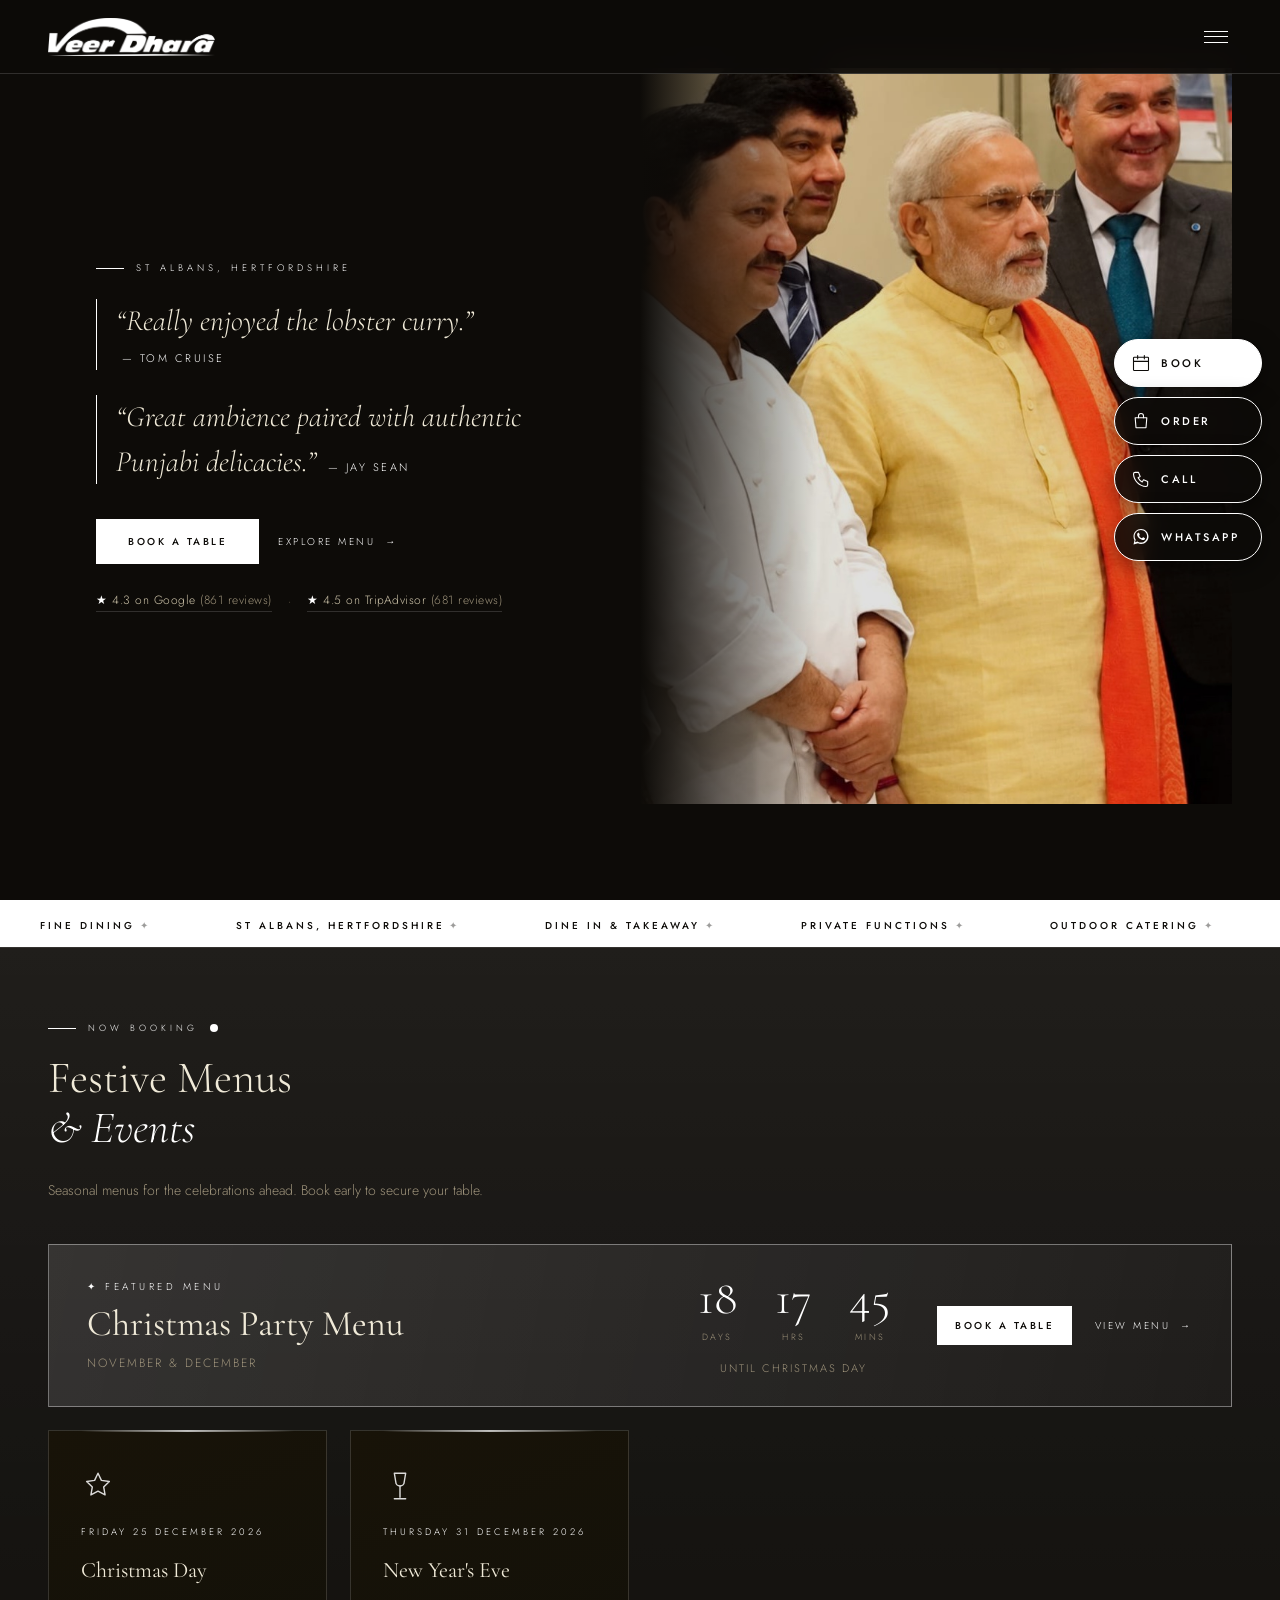
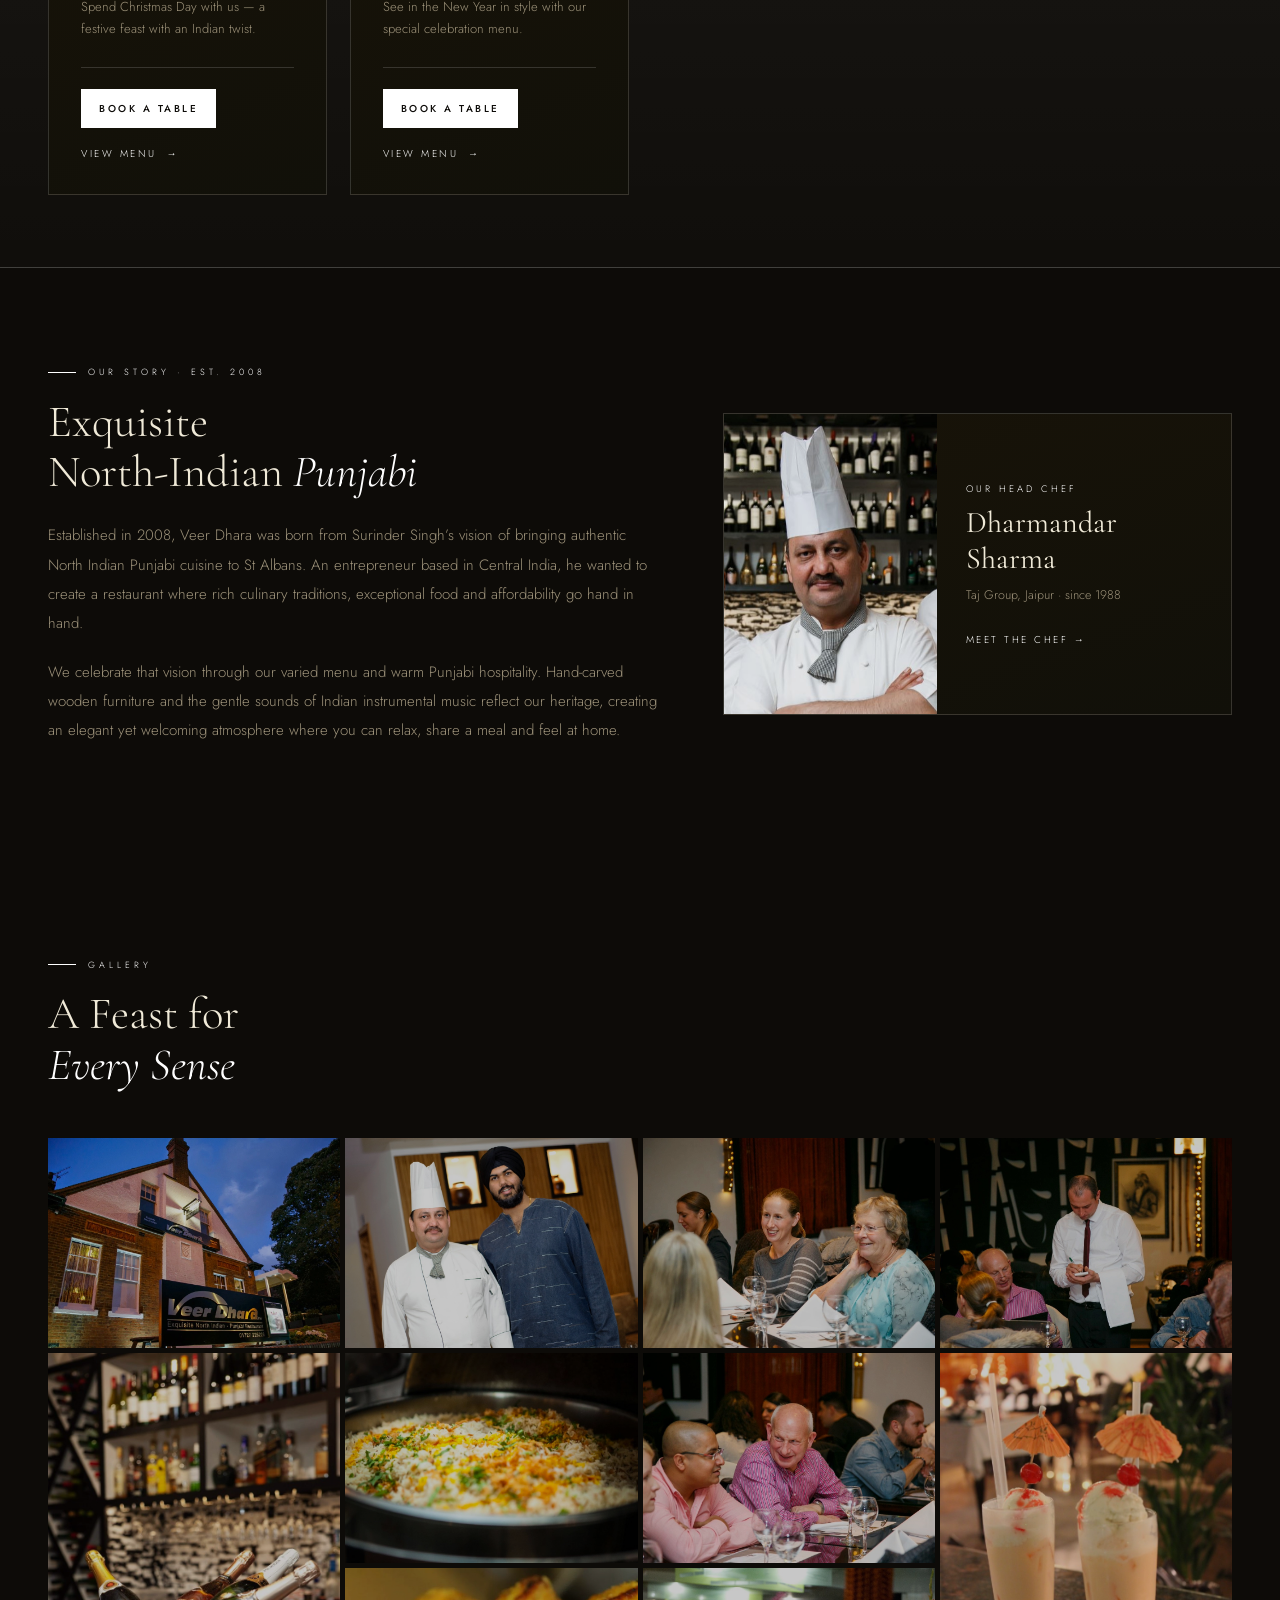
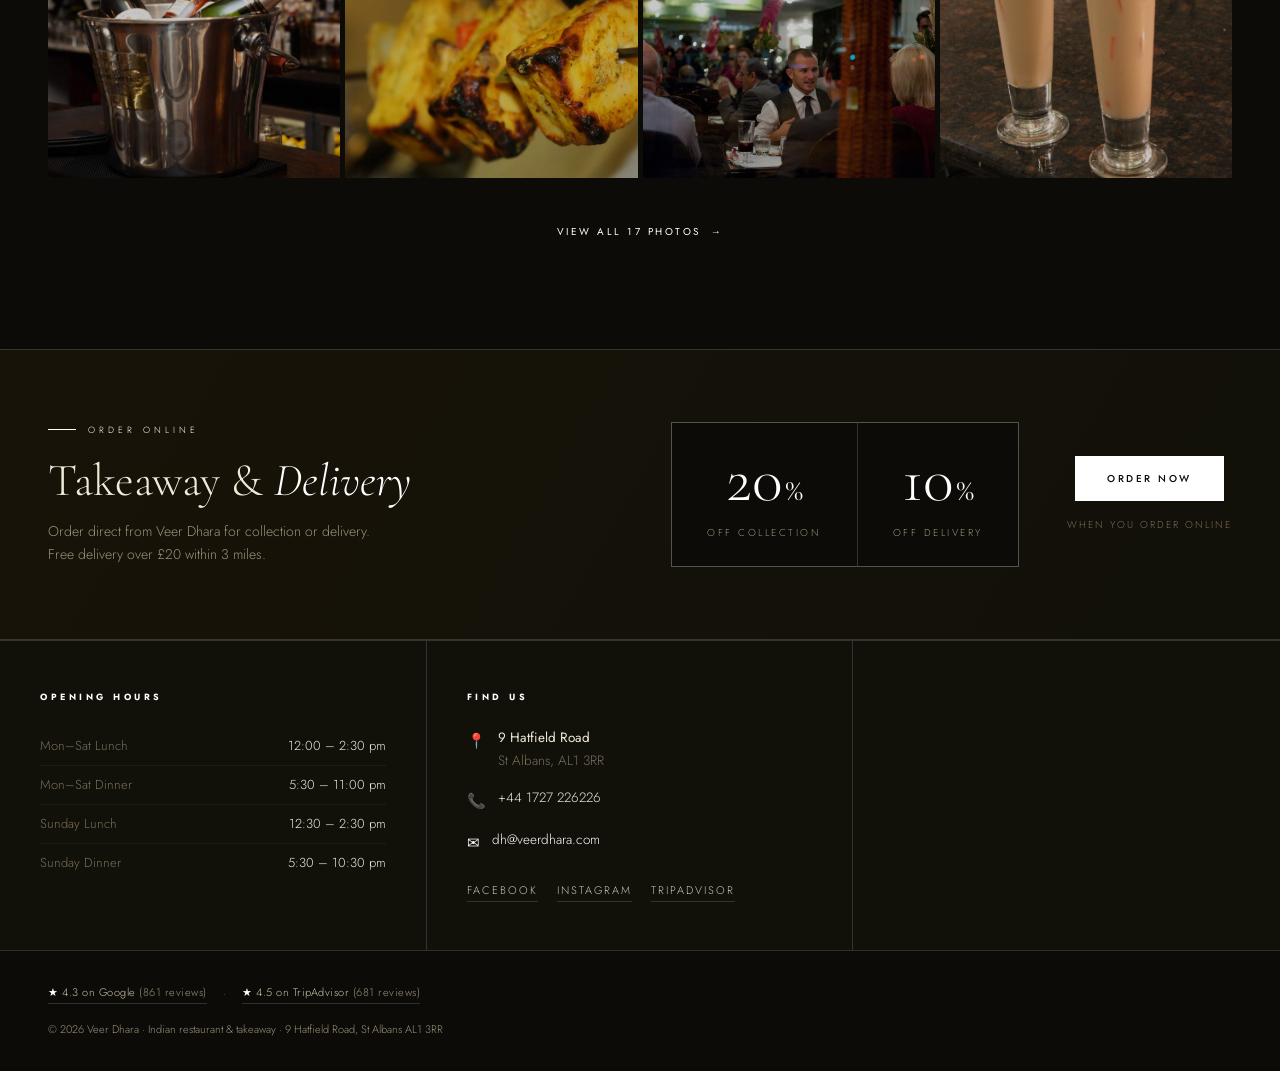
==== commit 9bf311f5: "SEO, delivery wording and review ratings - Home, Menu and Events titles/descriptions rewritten aroun" ====
--- a/index.html
+++ b/index.html
@@ -3,8 +3,8 @@
 <head>
 <meta charset="UTF-8">
 <meta name="viewport" content="width=device-width, initial-scale=1.0">
-<title>Veer Dhara Fine Dining Indian Restaurant St Albans Hertfordshire</title>
-<meta name="description" content="Veer Dhara Fine dining Indian Restaurant in the heart of St Albans Hertfordshire. Offering Dine-in, Takeaway and outdoor catering. Book now &amp; Order with us.">
+<title>Indian Restaurant St Albans | Veer Dhara – Dine In &amp; Takeaway</title>
+<meta name="description" content="Authentic North Indian Punjabi restaurant in St Albans. Dine in, takeaway and delivery, Sunday buffet, private dining and catering. Book online.">
 <meta name="robots" content="index, follow, max-image-preview:large">
 <meta name="theme-color" content="#0d0b08">
 <link rel="canonical" href="https://veerdhara.com/">
@@ -14,21 +14,25 @@
 <meta property="og:type" content="website">
 <meta property="og:site_name" content="Veer Dhara">
 <meta property="og:locale" content="en_GB">
-<meta property="og:title" content="Veer Dhara Fine Dining Indian Restaurant St Albans Hertfordshire">
-<meta property="og:description" content="Veer Dhara Fine dining Indian Restaurant in the heart of St Albans Hertfordshire. Offering Dine-in, Takeaway and outdoor catering. Book now &amp; Order with us.">
+<meta property="og:title" content="Indian Restaurant St Albans | Veer Dhara – Dine In &amp; Takeaway">
+<meta property="og:description" content="Authentic North Indian Punjabi restaurant in St Albans. Dine in, takeaway and delivery, Sunday buffet, private dining and catering. Book online.">
 <meta property="og:url" content="https://veerdhara.com/">
 <meta property="og:image" content="https://veerdhara.com/images/Website111-1024x681.jpg">
 <meta property="og:image:width" content="1024">
 <meta property="og:image:height" content="681">
 <meta property="og:image:alt" content="Veer Dhara Indian restaurant, St Albans">
 <meta name="twitter:card" content="summary_large_image">
-<meta name="twitter:title" content="Veer Dhara Fine Dining Indian Restaurant St Albans Hertfordshire">
-<meta name="twitter:description" content="Veer Dhara Fine dining Indian Restaurant in the heart of St Albans Hertfordshire. Offering Dine-in, Takeaway and outdoor catering. Book now &amp; Order with us.">
+<meta name="twitter:title" content="Indian Restaurant St Albans | Veer Dhara – Dine In &amp; Takeaway">
+<meta name="twitter:description" content="Authentic North Indian Punjabi restaurant in St Albans. Dine in, takeaway and delivery, Sunday buffet, private dining and catering. Book online.">
 <meta name="twitter:image" content="https://veerdhara.com/images/Website111-1024x681.jpg">
 <meta name="twitter:image:alt" content="Veer Dhara Indian restaurant, St Albans">
-<script type="application/ld+json">{
+<script type="application/ld+json">
+{
  "@context": "https://schema.org",
- "@type": "Restaurant",
+ "@type": [
+  "Restaurant",
+  "FoodEstablishment"
+ ],
  "name": "Veer Dhara",
  "url": "https://veerdhara.com/",
  "image": [
@@ -36,7 +40,7 @@
  ],
  "logo": "https://veerdhara.com/images/logo-gold.png",
  "hasMap": "https://www.google.com/maps/search/?api=1&query=Veer+Dhara+9+Hatfield+Road+St+Albans+AL1+3RR",
- "description": "Veer Dhara Fine dining Indian Restaurant in the heart of St Albans Hertfordshire. Offering Dine-in, Takeaway and outdoor catering. Book now & Order with us.",
+ "description": "Authentic North Indian Punjabi restaurant in St Albans. Dine in, takeaway and delivery, Sunday buffet, private dining and catering. Book online.",
  "telephone": "+441727226226",
  "email": "dh@veerdhara.com",
  "servesCuisine": [
@@ -99,13 +103,50 @@
   }
  ],
  "hasMenu": "https://veerdhara.com/menu",
- "acceptsReservations": "https://booking.resdiary.com/widget/Standard/VeerDhara/8554",
+ "acceptsReservations": true,
  "sameAs": [
   "https://www.facebook.com/veerdharauk",
   "https://www.instagram.com/veerdhara.uk",
   "https://www.tripadvisor.co.uk/Restaurant_Review-g186306-d7143384-Reviews-Veer_Dhara_One-St_Albans_Hertfordshire_England.html"
+ ],
+ "areaServed": {
+  "@type": "City",
+  "name": "St Albans"
+ },
+ "potentialAction": [
+  {
+   "@type": "ReserveAction",
+   "target": {
+    "@type": "EntryPoint",
+    "urlTemplate": "https://booking.resdiary.com/widget/Standard/VeerDhara/8554",
+    "actionPlatform": [
+     "http://schema.org/DesktopWebPlatform",
+     "http://schema.org/MobileWebPlatform"
+    ]
+   },
+   "result": {
+    "@type": "Reservation",
+    "name": "Book a table"
+   }
+  },
+  {
+   "@type": "OrderAction",
+   "target": {
+    "@type": "EntryPoint",
+    "urlTemplate": "https://onlineorder.3s-pos.com/veerdharaordering",
+    "actionPlatform": [
+     "http://schema.org/DesktopWebPlatform",
+     "http://schema.org/MobileWebPlatform"
+    ]
+   },
+   "deliveryMethod": [
+    "http://purl.org/goodrelations/v1#DeliveryModeOwnFleet",
+    "http://purl.org/goodrelations/v1#DeliveryModePickUp"
+   ]
+  }
  ]
-}</script>
+}
+</script>
 <link rel="preconnect" href="https://fonts.googleapis.com">
 <link href="https://fonts.googleapis.com/css2?family=Cormorant+Garamond:ital,wght@0,300;0,400;0,600;1,300;1,400;1,600&family=Jost:wght@300;400;500&display=swap" rel="stylesheet">
 <link rel="stylesheet" href="style.css">
@@ -145,7 +186,7 @@
 <section class="hero">
   <div class="hero-left">
     <div class="eyebrow reveal">St Albans, Hertfordshire</div>
-    <h1 class="sr-only">Veer Dhara &ndash; Exquisite North-Indian Punjabi restaurant in St Albans</h1>
+    <h1 class="sr-only">Veer Dhara &ndash; Indian restaurant in St Albans: dine in, takeaway and delivery, private dining and outdoor catering</h1>
     <div class="hero-quotes reveal" style="transition-delay:.2s">
       <figure><blockquote>&ldquo;Really enjoyed the lobster curry.&rdquo;</blockquote> <figcaption>Tom Cruise</figcaption></figure>
       <figure><blockquote>&ldquo;Great ambience paired with authentic Punjabi delicacies.&rdquo;</blockquote> <figcaption>Jay Sean</figcaption></figure>
@@ -154,12 +195,13 @@
       <a class="btn-p" href="https://booking.resdiary.com/widget/Standard/VeerDhara/8554" target="_blank" rel="noopener" data-book>Book a Table</a>
       <a class="btn-g" href="menu.html">Explore Menu</a>
     </div>
+    <div class="ratings reveal" style="transition-delay:.35s"><a href="https://www.google.com/maps/search/?api=1&amp;query=Veer+Dhara+Restaurant+9+Hatfield+Road+St+Albans" target="_blank" rel="noopener"><span class="rt-star">&#9733;</span> 4.3 on Google <span class="rt-n">(861 reviews)</span></a><span class="rt-sep">&middot;</span><a href="https://www.tripadvisor.co.uk/Restaurant_Review-g186306-d7143384-Reviews-Veer_Dhara_One-St_Albans_Hertfordshire_England.html" target="_blank" rel="noopener"><span class="rt-star">&#9733;</span> 4.5 on TripAdvisor <span class="rt-n">(681 reviews)</span></a></div>
   </div>
   <div class="hero-right" id="heroRight">
-    <img class="hero-img active hero-visit" referrerpolicy="no-referrer" src="images/hero-visit.jpg" alt="The Veer Dhara kitchen team with guests">
-    <img class="hero-img" referrerpolicy="no-referrer" src="images/gallery-exterior.jpg" alt="The Veer Dhara restaurant at dusk">
-    <img class="hero-img" referrerpolicy="no-referrer" src="images/Website111-1024x681.jpg" alt="Veer Dhara restaurant interior">
-    <img class="hero-img hero-chefs" referrerpolicy="no-referrer" src="images/Website27-1.jpg" alt="Head Chef Dharmandar Sharma and the Veer Dhara kitchen team">
+    <img class="hero-img active hero-visit" fetchpriority="high" decoding="async" referrerpolicy="no-referrer" src="images/hero-visit.jpg" alt="The Veer Dhara kitchen team with guests">
+    <img class="hero-img" loading="lazy" decoding="async" referrerpolicy="no-referrer" src="images/gallery-exterior.jpg" alt="The Veer Dhara restaurant at dusk">
+    <img class="hero-img" loading="lazy" decoding="async" referrerpolicy="no-referrer" src="images/Website111-1024x681.jpg" alt="Veer Dhara restaurant interior">
+    <img class="hero-img hero-chefs" loading="lazy" decoding="async" referrerpolicy="no-referrer" src="images/Website27-1.jpg" alt="Head Chef Dharmandar Sharma and the Veer Dhara kitchen team">
   </div>
 </section>
 
@@ -229,7 +271,7 @@
     <div class="tk-intro">
       <div class="sec-label">Order Online</div>
       <h2>Takeaway &amp; <em>Delivery</em></h2>
-      <p>Order direct from Veer Dhara for collection or delivery within 3 miles.</p>
+      <p>Order direct from Veer Dhara for collection or delivery. Free delivery over &pound;20 within 3 miles.</p>
     </div>
     <div class="tk-offers">
       <div class="tk-offer"><span class="tk-pct">20<small>%</small></span><span class="tk-what">off Collection</span></div>
@@ -267,7 +309,8 @@
 </div>
 
 <footer>
-  <span class="f-copy">© <span id="yr">2026</span> Veer Dhara · 9 Hatfield Road, St Albans AL1 3RR</span>
+  <div class="ratings ratings-f"><a href="https://www.google.com/maps/search/?api=1&amp;query=Veer+Dhara+Restaurant+9+Hatfield+Road+St+Albans" target="_blank" rel="noopener"><span class="rt-star">&#9733;</span> 4.3 on Google <span class="rt-n">(861 reviews)</span></a><span class="rt-sep">&middot;</span><a href="https://www.tripadvisor.co.uk/Restaurant_Review-g186306-d7143384-Reviews-Veer_Dhara_One-St_Albans_Hertfordshire_England.html" target="_blank" rel="noopener"><span class="rt-star">&#9733;</span> 4.5 on TripAdvisor <span class="rt-n">(681 reviews)</span></a></div>
+  <span class="f-copy">© <span id="yr">2026</span> Veer Dhara · Indian restaurant &amp; takeaway · 9 Hatfield Road, St Albans AL1 3RR</span>
 </footer>
 
 <div class="bk" id="bk" role="dialog" aria-modal="true" aria-label="Book a table">
--- a/style.css
+++ b/style.css
@@ -458,3 +458,13 @@
 .tk-action{display:flex;flex-direction:column;align-items:center;gap:.9rem}
 .tk-note{font-size:10px;letter-spacing:2px;text-transform:uppercase;color:var(--mu)}
 @media(max-width:960px){.takeaway{padding:3.2rem 1.5rem}.tk-inner{grid-template-columns:1fr;gap:2rem;justify-items:start}.tk-offers{width:100%}.tk-offer{flex:1;min-width:0;padding:1.4rem 1rem}.tk-action{align-items:flex-start}}
+
+/* Review ratings */
+.ratings{display:flex;flex-wrap:wrap;align-items:center;gap:.4rem 1rem;margin-top:1.6rem;font-size:12px;letter-spacing:.5px;color:var(--soft)}
+.ratings a{color:inherit;text-decoration:none;border-bottom:.5px solid var(--gold-b);padding-bottom:1px;transition:border-color .2s}
+.ratings a:hover{border-color:var(--gold)}
+.rt-star{color:var(--gold)}
+.rt-n{color:var(--soft2)}
+.rt-sep{color:var(--mu)}
+.ratings-f{margin:0;font-size:11px;width:100%}
+@media(max-width:700px){.ratings{font-size:11.5px;gap:.3rem .8rem}.rt-sep{display:none}}
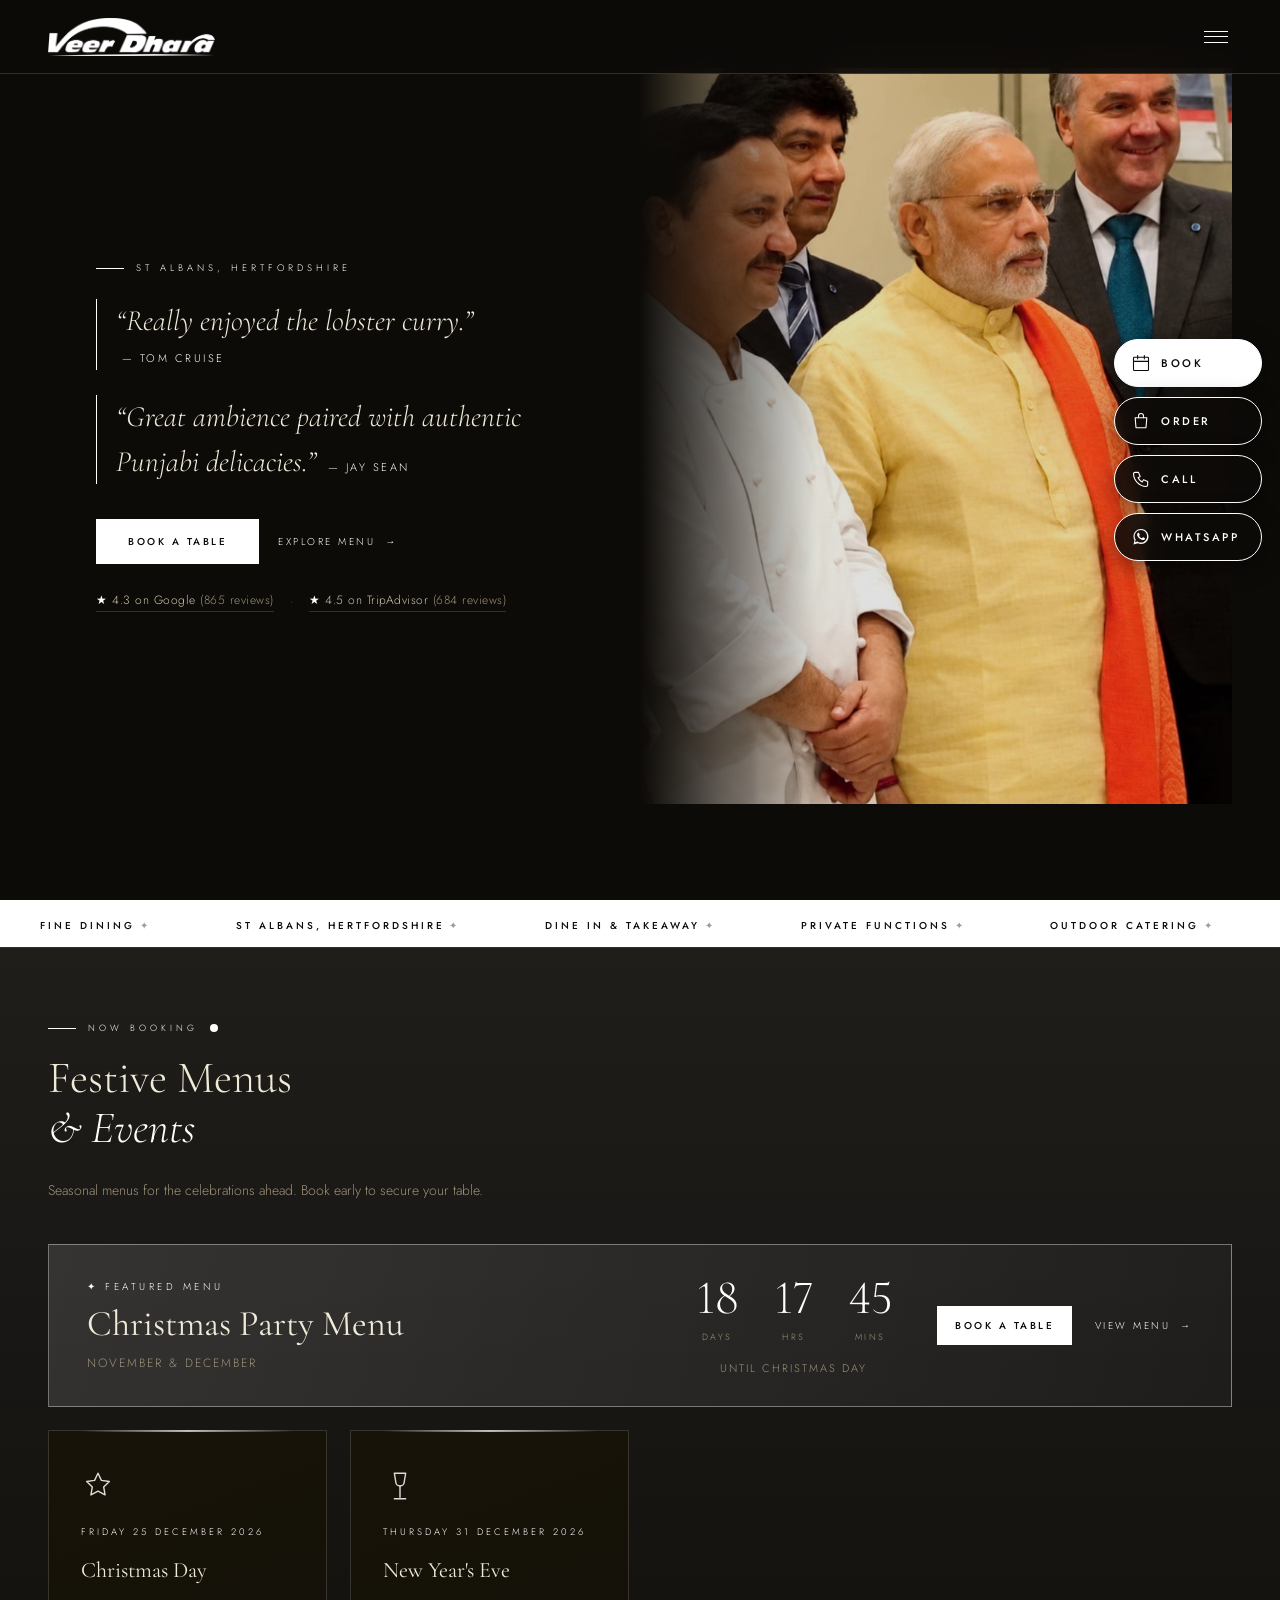
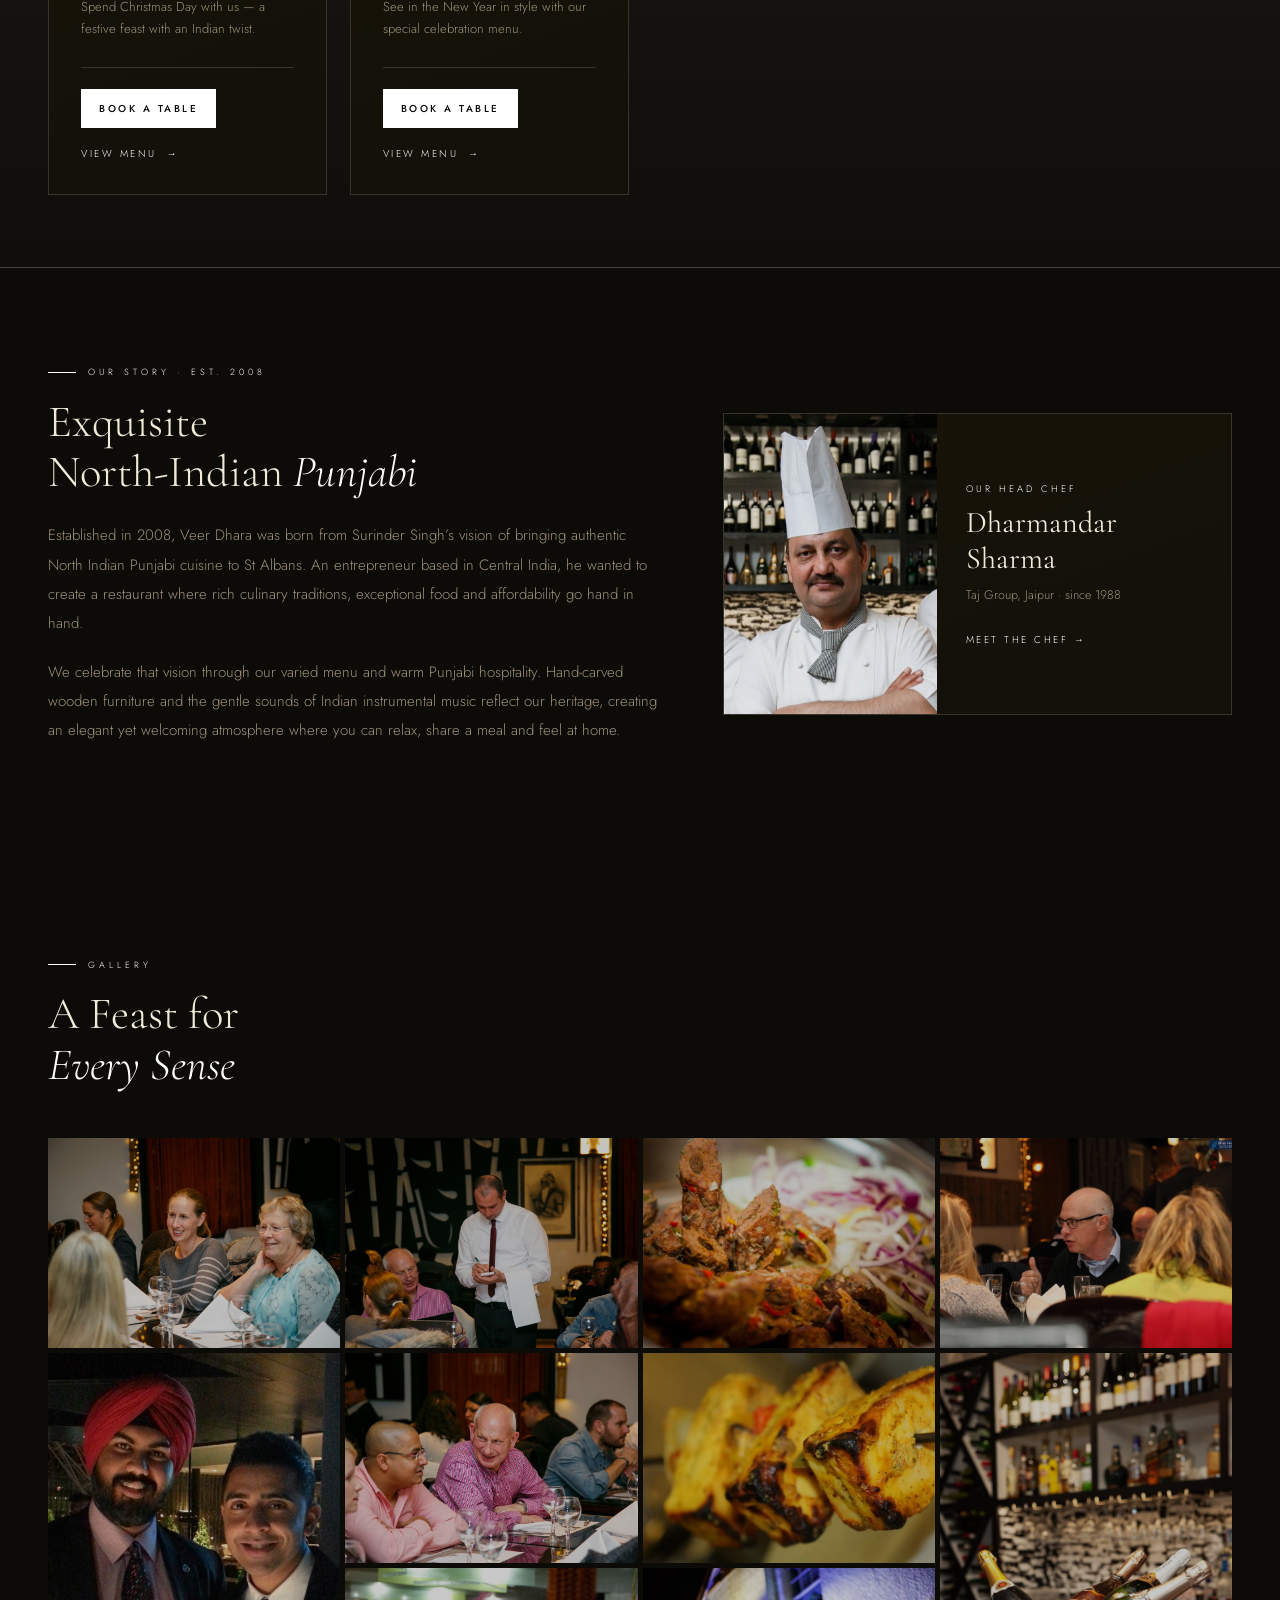
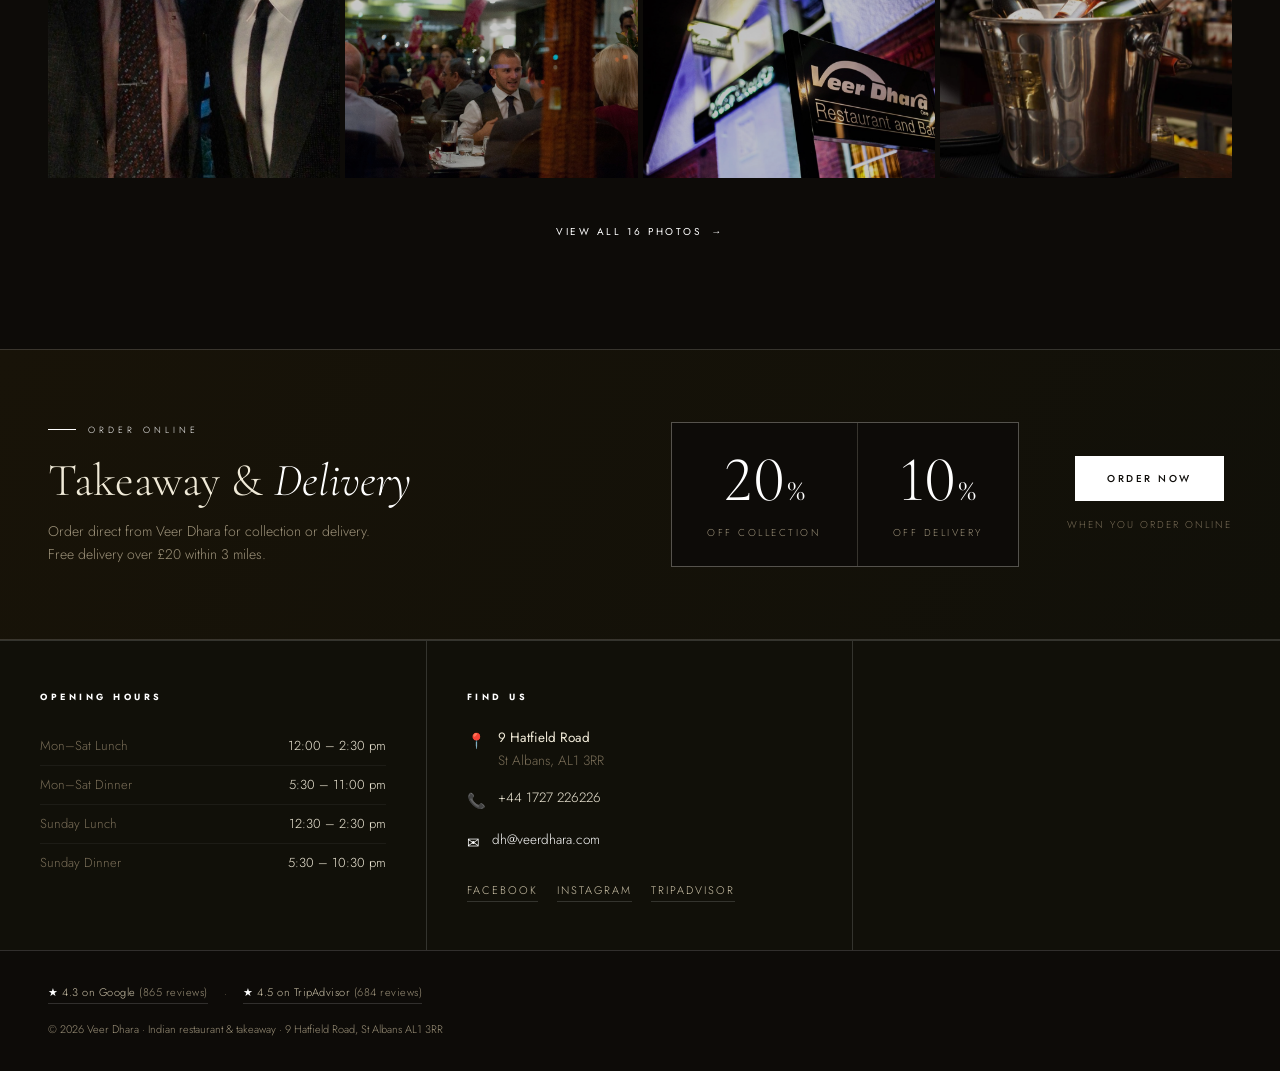
==== commit 83dd0522: "Gallery order, mobile Our Story, lining numerals, updated review counts - Gallery: remove rice photo" ====
--- a/index.html
+++ b/index.html
@@ -195,7 +195,7 @@
       <a class="btn-p" href="https://booking.resdiary.com/widget/Standard/VeerDhara/8554" target="_blank" rel="noopener" data-book>Book a Table</a>
       <a class="btn-g" href="menu.html">Explore Menu</a>
     </div>
-    <div class="ratings reveal" style="transition-delay:.35s"><a href="https://www.google.com/maps/search/?api=1&amp;query=Veer+Dhara+Restaurant+9+Hatfield+Road+St+Albans" target="_blank" rel="noopener"><span class="rt-star">&#9733;</span> 4.3 on Google <span class="rt-n">(861 reviews)</span></a><span class="rt-sep">&middot;</span><a href="https://www.tripadvisor.co.uk/Restaurant_Review-g186306-d7143384-Reviews-Veer_Dhara_One-St_Albans_Hertfordshire_England.html" target="_blank" rel="noopener"><span class="rt-star">&#9733;</span> 4.5 on TripAdvisor <span class="rt-n">(681 reviews)</span></a></div>
+    <div class="ratings reveal" style="transition-delay:.35s"><a href="https://www.google.com/maps/search/?api=1&amp;query=Veer+Dhara+Restaurant+9+Hatfield+Road+St+Albans" target="_blank" rel="noopener"><span class="rt-star">&#9733;</span> 4.3 on Google <span class="rt-n">(865 reviews)</span></a><span class="rt-sep">&middot;</span><a href="https://www.tripadvisor.co.uk/Restaurant_Review-g186306-d7143384-Reviews-Veer_Dhara_One-St_Albans_Hertfordshire_England.html" target="_blank" rel="noopener"><span class="rt-star">&#9733;</span> 4.5 on TripAdvisor <span class="rt-n">(684 reviews)</span></a></div>
   </div>
   <div class="hero-right" id="heroRight">
     <img class="hero-img active hero-visit" fetchpriority="high" decoding="async" referrerpolicy="no-referrer" src="images/hero-visit.jpg" alt="The Veer Dhara kitchen team with guests">
@@ -237,25 +237,24 @@
 <section id="gallery">
   <div class="reveal"><div class="sec-label">Gallery</div><h2>A Feast for<br><em>Every Sense</em></h2></div>
   <div class="gallery-grid collapsed" id="galGrid">
-    <div class="gi"><img referrerpolicy="no-referrer" src="images/gallery-exterior.jpg" alt="The Veer Dhara restaurant at dusk"><div class="gi-overlay"><span class="gi-plus">+</span></div></div>
-    <div class="gi"><img referrerpolicy="no-referrer" src="images/gallery-chef-guest.jpg" alt="Head Chef Dharmandar Sharma with a guest"><div class="gi-overlay"><span class="gi-plus">+</span></div></div>
-    <div class="gi"><img referrerpolicy="no-referrer" src="images/gallery-guests-1.jpg" alt="Guests enjoying dinner at Veer Dhara"><div class="gi-overlay"><span class="gi-plus">+</span></div></div>
-    <div class="gi"><img referrerpolicy="no-referrer" src="images/gallery-service.jpg" alt="Our team taking an order"><div class="gi-overlay"><span class="gi-plus">+</span></div></div>
-    <div class="gi tall"><img referrerpolicy="no-referrer" src="images/Website58-683x1024.jpg" alt="Champagne at the Veer Dhara bar"><div class="gi-overlay"><span class="gi-plus">+</span></div></div>
-    <div class="gi"><img referrerpolicy="no-referrer" src="images/Website95-1024x682.jpg" alt="Saffron rice at Veer Dhara"><div class="gi-overlay"><span class="gi-plus">+</span></div></div>
-    <div class="gi"><img referrerpolicy="no-referrer" src="images/gallery-guests-2.jpg" alt="Guests chatting over dinner"><div class="gi-overlay"><span class="gi-plus">+</span></div></div>
-    <div class="gi tall"><img referrerpolicy="no-referrer" src="images/Website90-683x1024.jpg" alt="Mango lassi at Veer Dhara"><div class="gi-overlay"><span class="gi-plus">+</span></div></div>
-    <div class="gi"><img referrerpolicy="no-referrer" src="images/Website101-1-1024x683.jpeg" alt="Paneer tikka from the tandoor"><div class="gi-overlay"><span class="gi-plus">+</span></div></div>
-    <div class="gi"><img referrerpolicy="no-referrer" src="images/gallery-dining.jpg" alt="Diners in the Veer Dhara dining room"><div class="gi-overlay"><span class="gi-plus">+</span></div></div>
-    <div class="gi tall gi-more"><img referrerpolicy="no-referrer" src="images/gallery-guests-3.jpg" alt="Guests at a Veer Dhara evening" loading="lazy"><div class="gi-overlay"><span class="gi-plus">+</span></div></div>
-    <div class="gi gi-more"><img referrerpolicy="no-referrer" src="images/Website93-1024x682.jpg" alt="The Veer Dhara sign at night" loading="lazy"><div class="gi-overlay"><span class="gi-plus">+</span></div></div>
-    <div class="gi gi-more"><img referrerpolicy="no-referrer" src="images/Website94-1024x682.jpg" alt="Lamb and onion salad" loading="lazy"><div class="gi-overlay"><span class="gi-plus">+</span></div></div>
-    <div class="gi top gi-more"><img referrerpolicy="no-referrer" src="images/Website96-1024x682.jpg" alt="Dancer at a Veer Dhara celebration" loading="lazy"><div class="gi-overlay"><span class="gi-plus">+</span></div></div>
-    <div class="gi gi-more"><img referrerpolicy="no-referrer" src="images/Website85-1024x683.jpg" alt="Guests dining at Veer Dhara" loading="lazy"><div class="gi-overlay"><span class="gi-plus">+</span></div></div>
-    <div class="gi top gi-more"><img referrerpolicy="no-referrer" src="images/Website86-1024x683.jpg" alt="Guests at a Veer Dhara event" loading="lazy"><div class="gi-overlay"><span class="gi-plus">+</span></div></div>
-    <div class="gi gi-more"><img referrerpolicy="no-referrer" src="images/Website78-1024x683.jpg" alt="The Veer Dhara buffet" loading="lazy"><div class="gi-overlay"><span class="gi-plus">+</span></div></div>
-  </div>
-  <div class="gallery-more"><button type="button" class="btn-g" id="galToggle" aria-expanded="false" aria-controls="galGrid" data-count="17">View all 17 photos</button></div>
+    <div class="gi"><img referrerpolicy="no-referrer" src="images/gallery-guests-1.jpg" alt="Guests enjoying dinner at Veer Dhara"><div class="gi"><span class="gi-plus">+</span></div></div>
+    <div class="gi"><img referrerpolicy="no-referrer" src="images/gallery-service.jpg" alt="Our team taking an order"><div class="gi"><span class="gi-plus">+</span></div></div>
+    <div class="gi"><img referrerpolicy="no-referrer" src="images/Website94-1024x682.jpg" alt="Lamb and onion salad"><div class="gi"><span class="gi-plus">+</span></div></div>
+    <div class="gi"><img referrerpolicy="no-referrer" src="images/Website85-1024x683.jpg" alt="Guests dining at Veer Dhara"><div class="gi"><span class="gi-plus">+</span></div></div>
+    <div class="gi tall"><img referrerpolicy="no-referrer" src="images/gallery-guests-3.jpg" alt="Guests at a Veer Dhara evening"><div class="gi tall"><span class="gi-plus">+</span></div></div>
+    <div class="gi"><img referrerpolicy="no-referrer" src="images/gallery-guests-2.jpg" alt="Guests chatting over dinner"><div class="gi"><span class="gi-plus">+</span></div></div>
+    <div class="gi"><img referrerpolicy="no-referrer" src="images/Website101-1-1024x683.jpeg" alt="Paneer tikka from the tandoor"><div class="gi"><span class="gi-plus">+</span></div></div>
+    <div class="gi tall"><img referrerpolicy="no-referrer" src="images/Website58-683x1024.jpg" alt="Champagne at the Veer Dhara bar"><div class="gi tall"><span class="gi-plus">+</span></div></div>
+    <div class="gi"><img referrerpolicy="no-referrer" src="images/gallery-dining.jpg" alt="Diners in the Veer Dhara dining room"><div class="gi"><span class="gi-plus">+</span></div></div>
+    <div class="gi"><img referrerpolicy="no-referrer" src="images/Website93-1024x682.jpg" alt="The Veer Dhara sign at night"><div class="gi"><span class="gi-plus">+</span></div></div>
+    <div class="gi tall gi-more"><img loading="lazy" referrerpolicy="no-referrer" src="images/Website90-683x1024.jpg" alt="Mango lassi at Veer Dhara"><div class="gi tall gi-more"><span class="gi-plus">+</span></div></div>
+    <div class="gi gi-more"><img loading="lazy" referrerpolicy="no-referrer" src="images/gallery-exterior.jpg" alt="The Veer Dhara restaurant at dusk"><div class="gi gi-more"><span class="gi-plus">+</span></div></div>
+    <div class="gi gi-more"><img loading="lazy" referrerpolicy="no-referrer" src="images/gallery-chef-guest.jpg" alt="Head Chef Dharmandar Sharma with a guest"><div class="gi gi-more"><span class="gi-plus">+</span></div></div>
+    <div class="gi tall top gi-more"><img loading="lazy" referrerpolicy="no-referrer" src="images/Website86-1024x683.jpg" alt="Guests at a Veer Dhara event"><div class="gi tall top gi-more"><span class="gi-plus">+</span></div></div>
+    <div class="gi top gi-more"><img loading="lazy" referrerpolicy="no-referrer" src="images/Website96-1024x682.jpg" alt="Dancer at a Veer Dhara celebration"><div class="gi top gi-more"><span class="gi-plus">+</span></div></div>
+    <div class="gi gi-more"><img loading="lazy" referrerpolicy="no-referrer" src="images/Website78-1024x683.jpg" alt="The Veer Dhara buffet"><div class="gi gi-more"><span class="gi-plus">+</span></div></div>
+  </div>
+  <div class="gallery-more"><button type="button" class="btn-g" id="galToggle" aria-expanded="false" aria-controls="galGrid" data-count="16">View all 16 photos</button></div>
 </section>
 
 <div class="lb" id="lb" role="dialog" aria-label="Image viewer">
@@ -309,7 +308,7 @@
 </div>
 
 <footer>
-  <div class="ratings ratings-f"><a href="https://www.google.com/maps/search/?api=1&amp;query=Veer+Dhara+Restaurant+9+Hatfield+Road+St+Albans" target="_blank" rel="noopener"><span class="rt-star">&#9733;</span> 4.3 on Google <span class="rt-n">(861 reviews)</span></a><span class="rt-sep">&middot;</span><a href="https://www.tripadvisor.co.uk/Restaurant_Review-g186306-d7143384-Reviews-Veer_Dhara_One-St_Albans_Hertfordshire_England.html" target="_blank" rel="noopener"><span class="rt-star">&#9733;</span> 4.5 on TripAdvisor <span class="rt-n">(681 reviews)</span></a></div>
+  <div class="ratings ratings-f"><a href="https://www.google.com/maps/search/?api=1&amp;query=Veer+Dhara+Restaurant+9+Hatfield+Road+St+Albans" target="_blank" rel="noopener"><span class="rt-star">&#9733;</span> 4.3 on Google <span class="rt-n">(865 reviews)</span></a><span class="rt-sep">&middot;</span><a href="https://www.tripadvisor.co.uk/Restaurant_Review-g186306-d7143384-Reviews-Veer_Dhara_One-St_Albans_Hertfordshire_England.html" target="_blank" rel="noopener"><span class="rt-star">&#9733;</span> 4.5 on TripAdvisor <span class="rt-n">(684 reviews)</span></a></div>
   <span class="f-copy">© <span id="yr">2026</span> Veer Dhara · Indian restaurant &amp; takeaway · 9 Hatfield Road, St Albans AL1 3RR</span>
 </footer>
 
--- a/style.css
+++ b/style.css
@@ -468,3 +468,19 @@
 .rt-sep{color:var(--mu)}
 .ratings-f{margin:0;font-size:11px;width:100%}
 @media(max-width:700px){.ratings{font-size:11.5px;gap:.3rem .8rem}.rt-sep{display:none}}
+
+/* Numerals: use lining figures so a 1 never looks like the letter I */
+.tk-pct,.eb-units b,.chef-facts span{font-variant-numeric:lining-nums;font-feature-settings:"lnum" 1}
+
+/* Our Story on phones: calmer layout, compact chef row */
+@media(max-width:700px){
+  .story{gap:1.8rem}
+  .story-text p{font-size:14px;line-height:1.85;margin-bottom:1rem}
+  .chef-card{grid-template-columns:84px 1fr;align-items:center;padding:.8rem;gap:1rem;background:var(--bg2)}
+  .cc-photo img{width:84px;height:84px;min-height:0;aspect-ratio:1;border-radius:50%;object-position:center 12%}
+  .cc-body{padding:0;gap:.25rem}
+  .cc-label{font-size:9px}
+  .chef-card h3{font-size:21px}
+  .chef-card p{font-size:12px}
+  .cc-cta{margin-top:.4rem}
+}
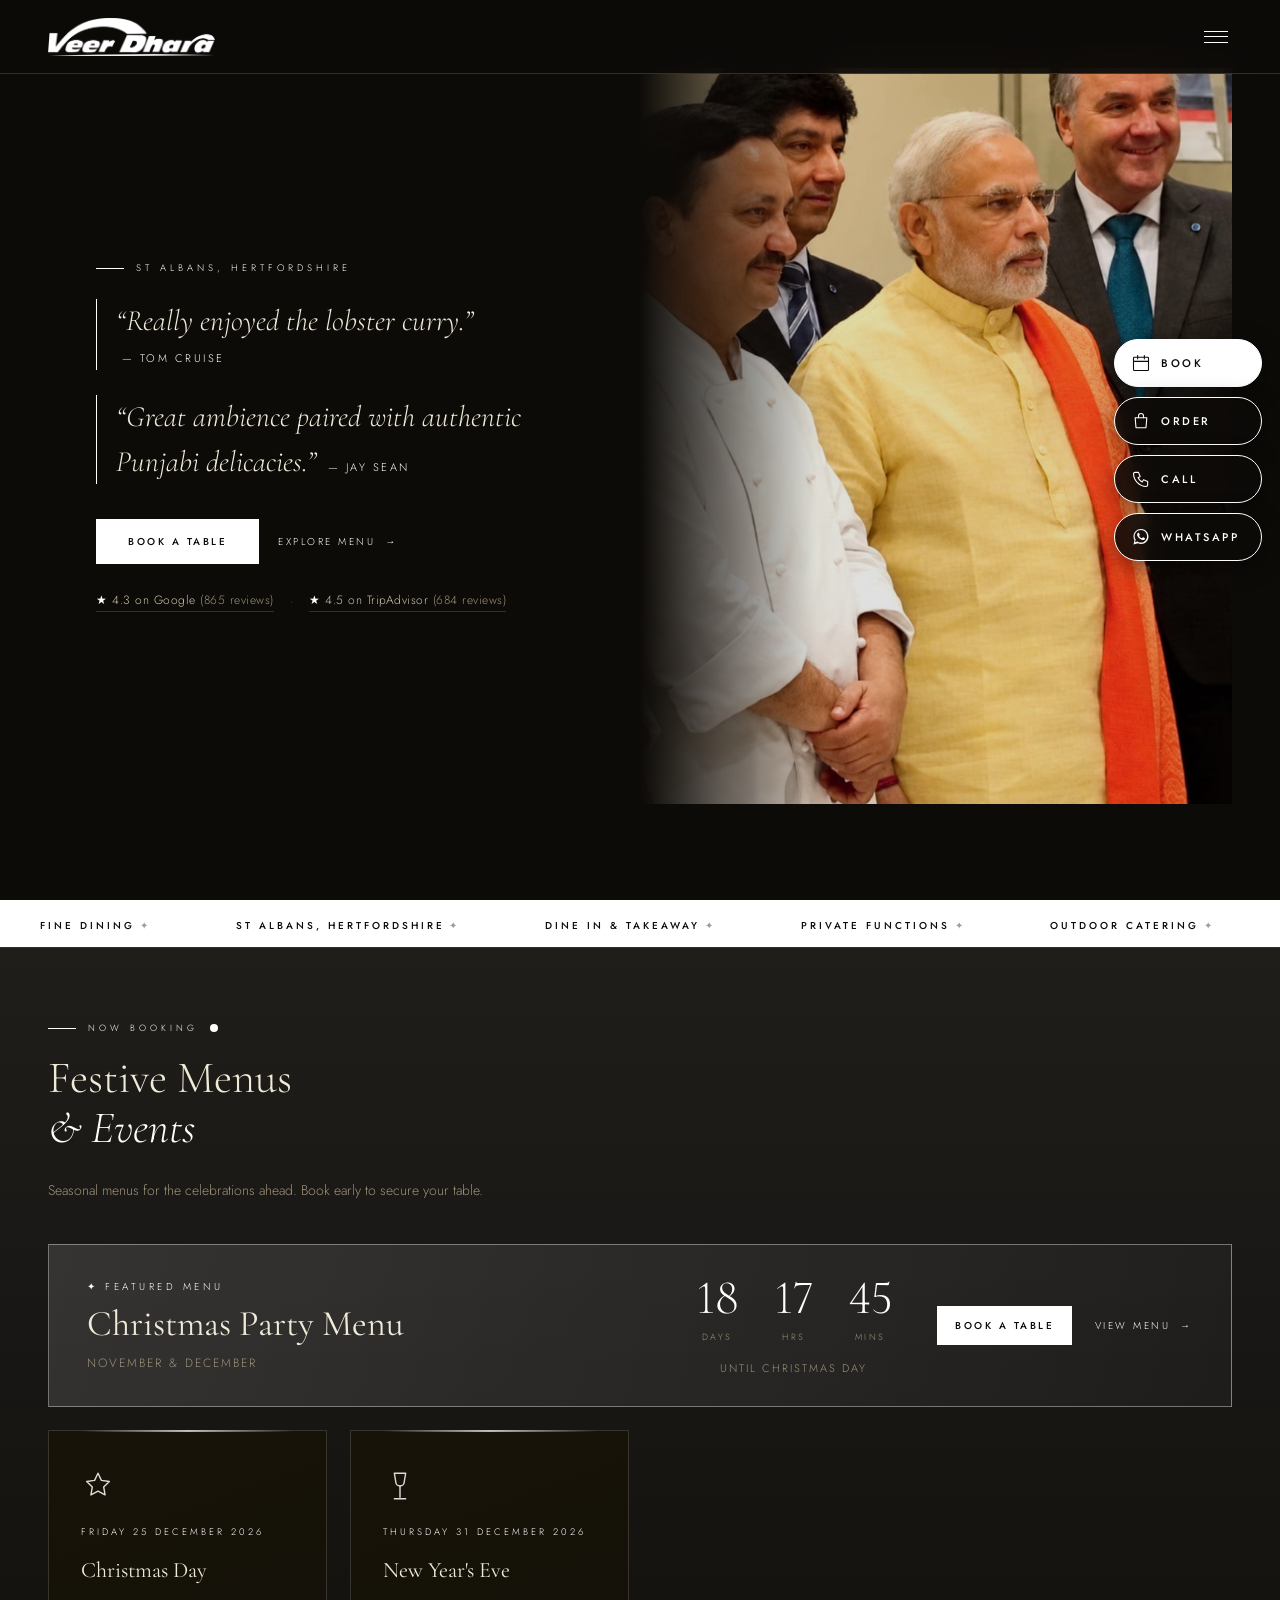
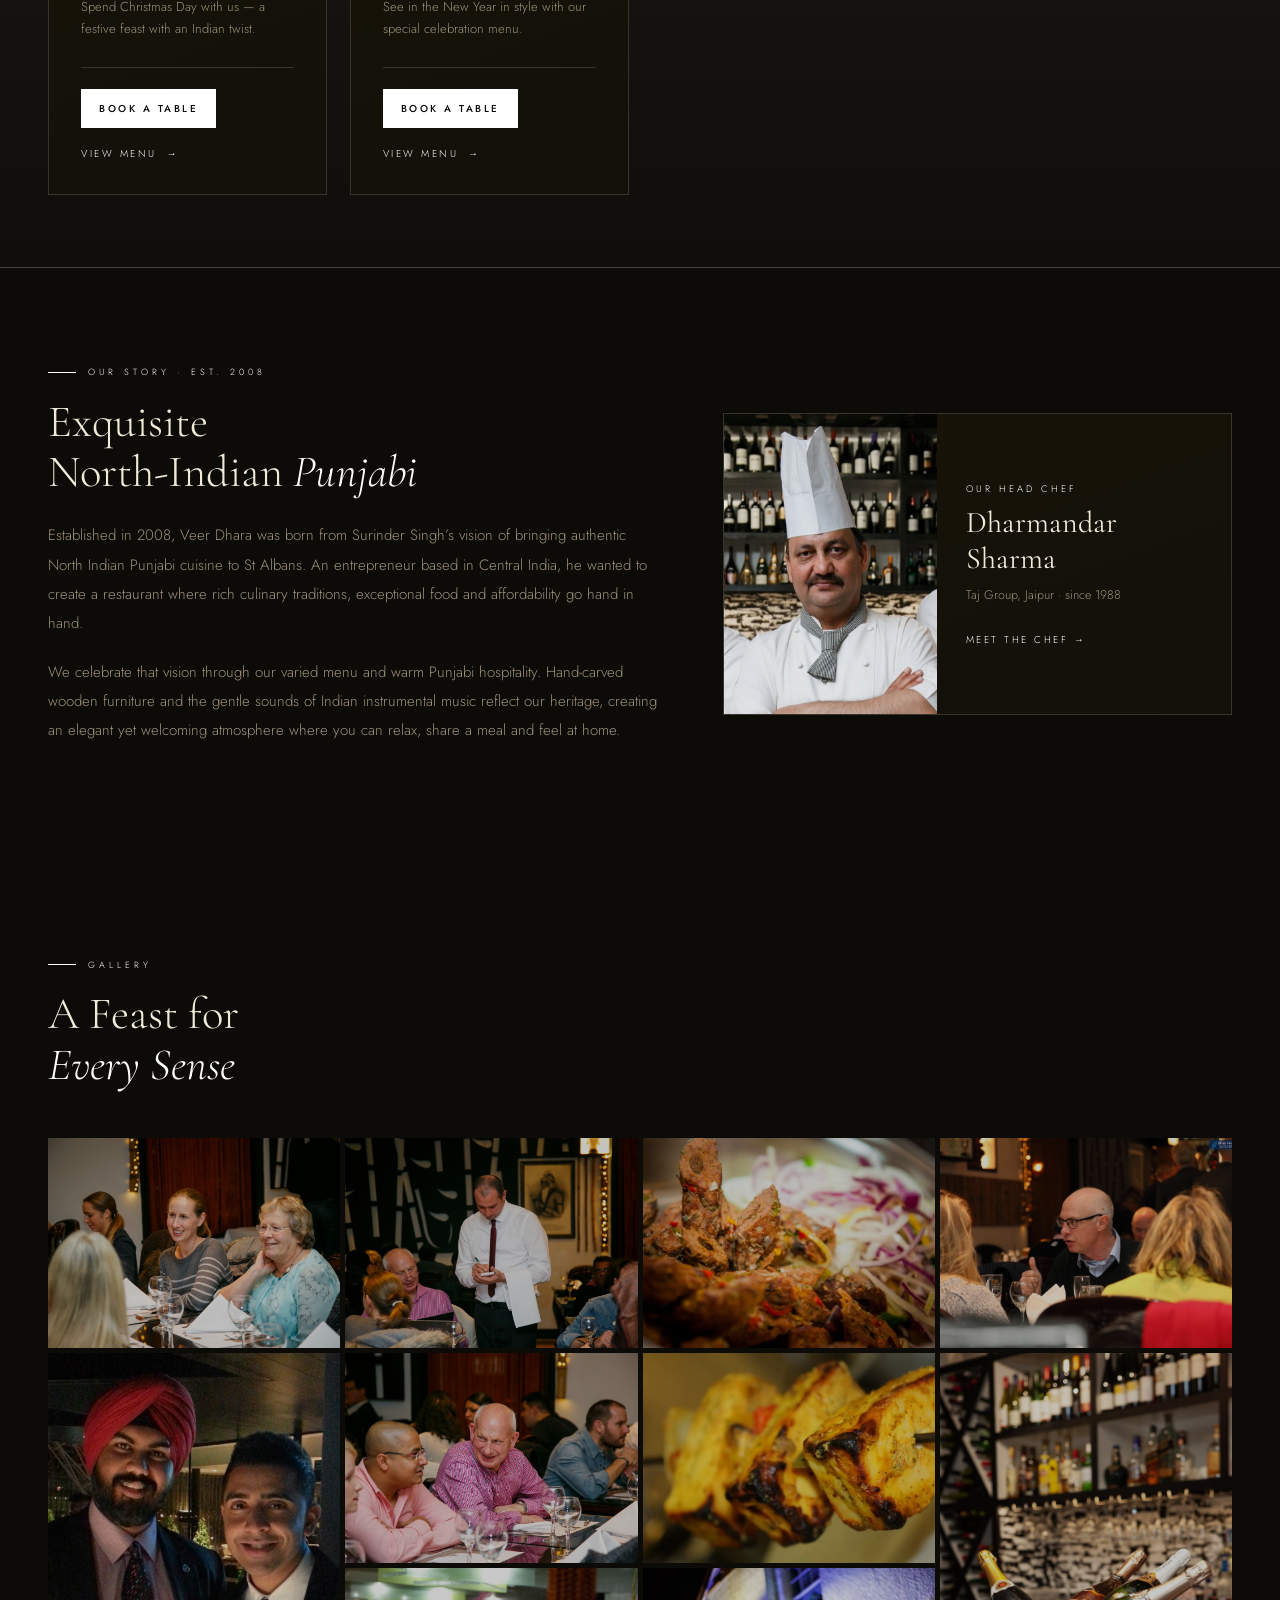
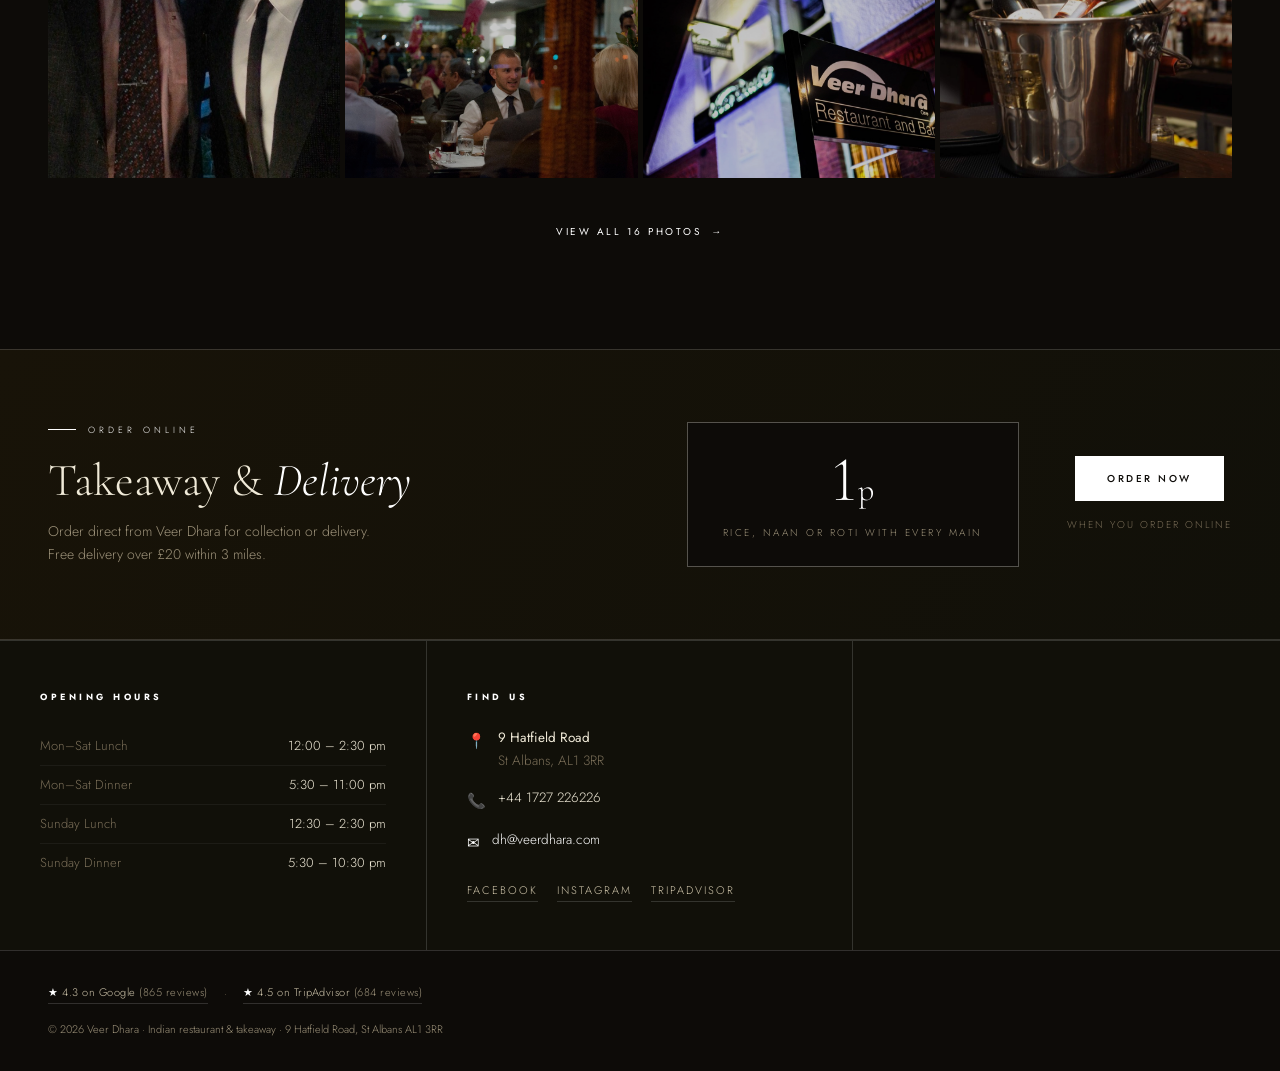
==== commit fcb102d9: "Takeaway band: show 1p rice/naan/roti offer; park 20%/10% discounts in comments until 3S POS applies" ====
--- a/index.html
+++ b/index.html
@@ -273,8 +273,11 @@
       <p>Order direct from Veer Dhara for collection or delivery. Free delivery over &pound;20 within 3 miles.</p>
     </div>
     <div class="tk-offers">
+      <div class="tk-offer"><span class="tk-pct">1<small>p</small></span><span class="tk-what">Rice, naan or roti with every main</span></div>
+      <!-- DISCOUNTS (switch on once 3S POS applies them): replace the 1p tile above with these two
       <div class="tk-offer"><span class="tk-pct">20<small>%</small></span><span class="tk-what">off Collection</span></div>
       <div class="tk-offer"><span class="tk-pct">10<small>%</small></span><span class="tk-what">off Delivery</span></div>
+      -->
     </div>
     <div class="tk-action">
       <a class="btn-p" href="https://onlineorder.3s-pos.com/veerdharaordering" target="_blank" rel="noopener">Order Now</a>
--- a/style.css
+++ b/style.css
@@ -484,3 +484,28 @@
   .chef-card p{font-size:12px}
   .cc-cta{margin-top:.4rem}
 }
+
+/* Menu: "read online" links and the text menu pages */
+.menu-read{margin-top:1.6rem;display:flex;flex-wrap:wrap;align-items:center;gap:.6rem 1.6rem;font-size:11px;letter-spacing:2px;text-transform:uppercase}
+.menu-read span{color:var(--mu)}
+.menu-read a{color:var(--soft);text-decoration:none;border-bottom:.5px solid var(--gold-b);padding-bottom:2px;transition:color .2s,border-color .2s}
+.menu-read a:hover{color:var(--gold);border-color:var(--gold)}
+.mt-price{font-family:var(--serif);font-size:26px;color:var(--gold);margin-top:1rem}
+.menu-text{max-width:1100px;margin:0 auto;padding:3rem 3rem 5rem}
+.mt-chips{display:flex;flex-wrap:wrap;gap:.6rem;margin-bottom:3rem}
+.mt-chips a{font-size:10px;letter-spacing:2px;text-transform:uppercase;color:var(--soft);text-decoration:none;border:.5px solid var(--gold-b);padding:9px 14px;transition:background .2s,color .2s}
+@media(hover:hover){.mt-chips a:hover{background:var(--gold);color:var(--bg)}}
+.mt-sec{margin-bottom:3.4rem}
+.mt-sec h2{font-family:var(--serif);font-weight:400;font-size:clamp(26px,3vw,36px);color:var(--tx);padding-bottom:.9rem;border-bottom:.5px solid var(--gold-b);margin-bottom:1.4rem}
+.mt-note{font-size:11px;letter-spacing:2.5px;text-transform:uppercase;color:var(--gold);margin:-.6rem 0 1.4rem}
+.mt-about{font-size:13px;color:var(--mu);line-height:1.85;max-width:760px;margin:-.4rem 0 1.6rem;font-style:italic}
+.mt-grid{display:grid;grid-template-columns:1fr 1fr;gap:1.6rem 3.5rem}
+.mi-top{display:flex;justify-content:space-between;align-items:baseline;gap:1rem}
+.mi h3{font-family:var(--serif);font-weight:400;font-size:21px;line-height:1.3;color:var(--tx)}
+.mi-price{flex:none;font-size:14px;color:var(--gold);white-space:nowrap}
+.mi p{font-size:13px;color:var(--soft2);line-height:1.7;margin-top:.3rem}
+.mi p.mi-note{color:var(--gold);font-style:italic;font-size:12px}
+.mt-foot{border-top:.5px solid var(--gold-b);padding-top:1.4rem;margin-top:1rem}
+.mt-foot p{font-size:12px;color:var(--mu);line-height:1.8;margin-bottom:.4rem}
+@media(max-width:800px){.menu-text{padding:2rem 1.5rem 3.5rem}.mt-grid{grid-template-columns:1fr;gap:1.3rem}}
+.mt-price{font-variant-numeric:lining-nums;font-feature-settings:"lnum" 1}
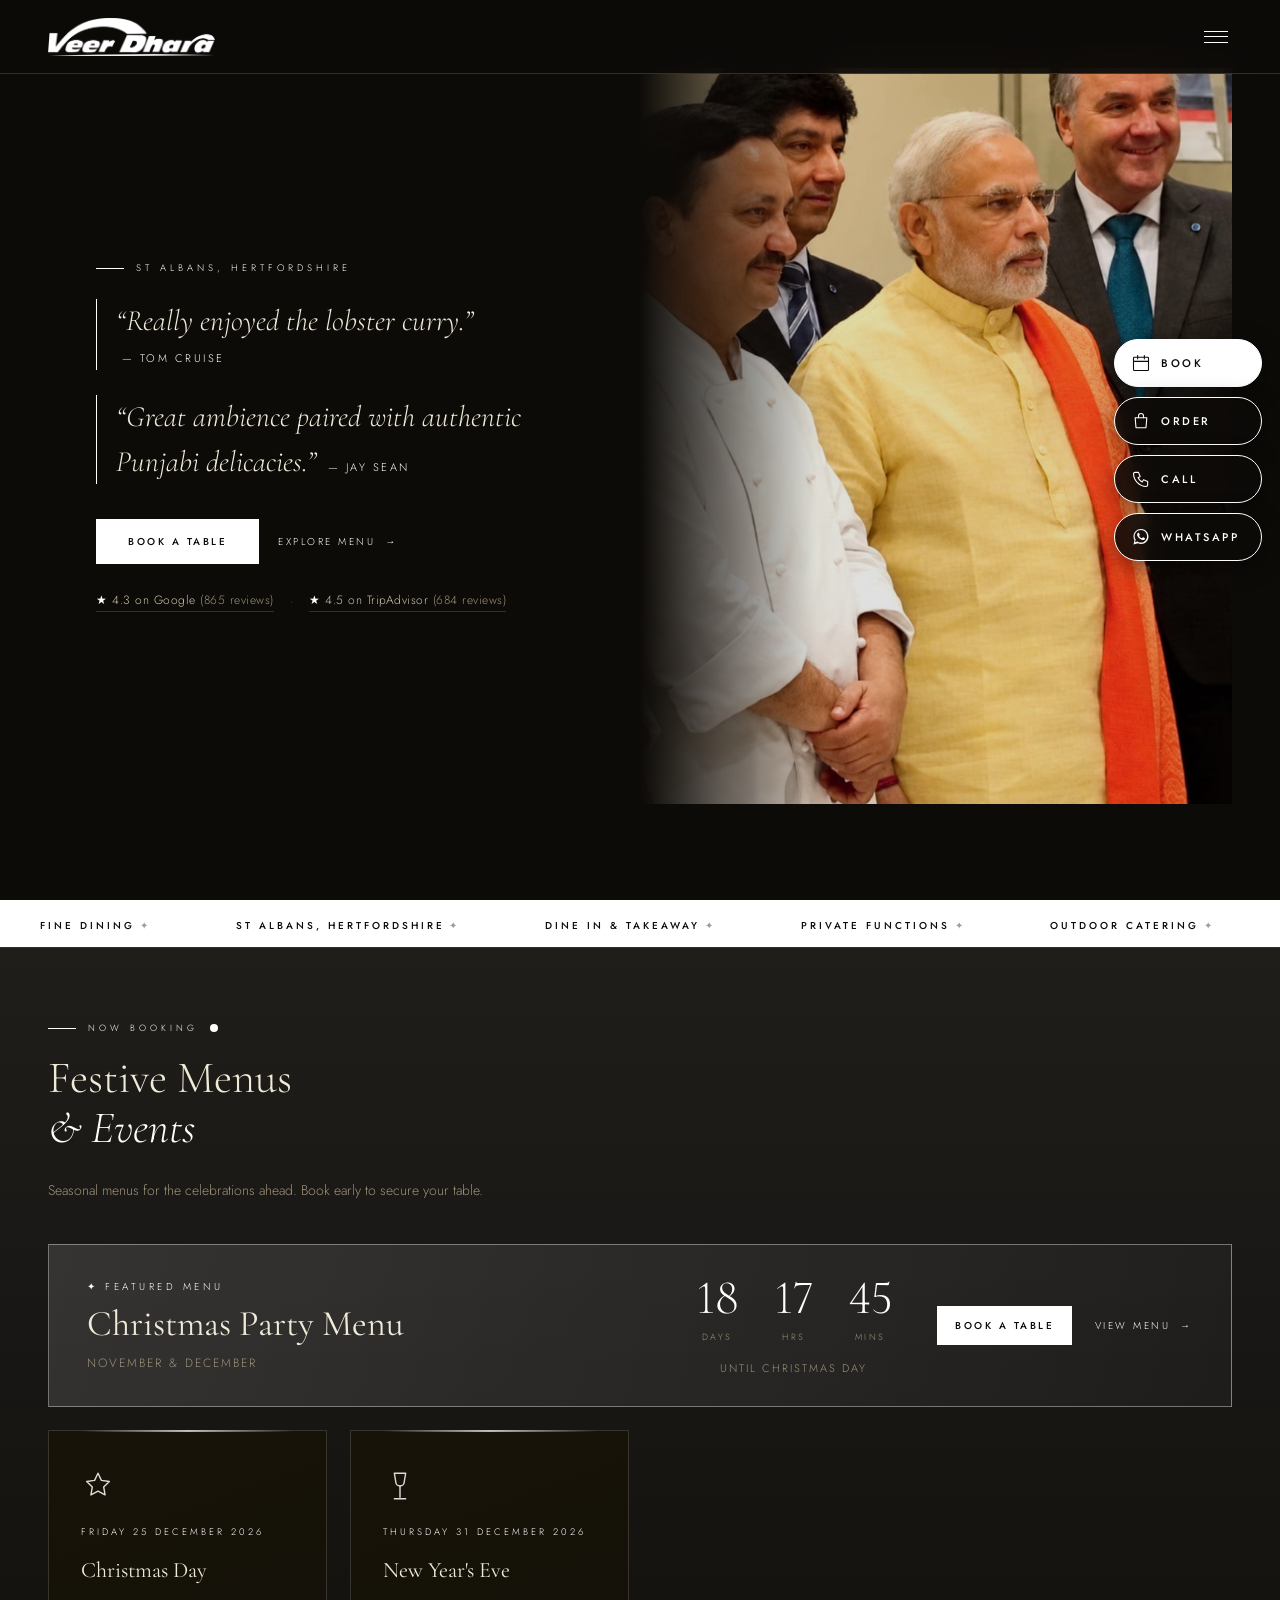
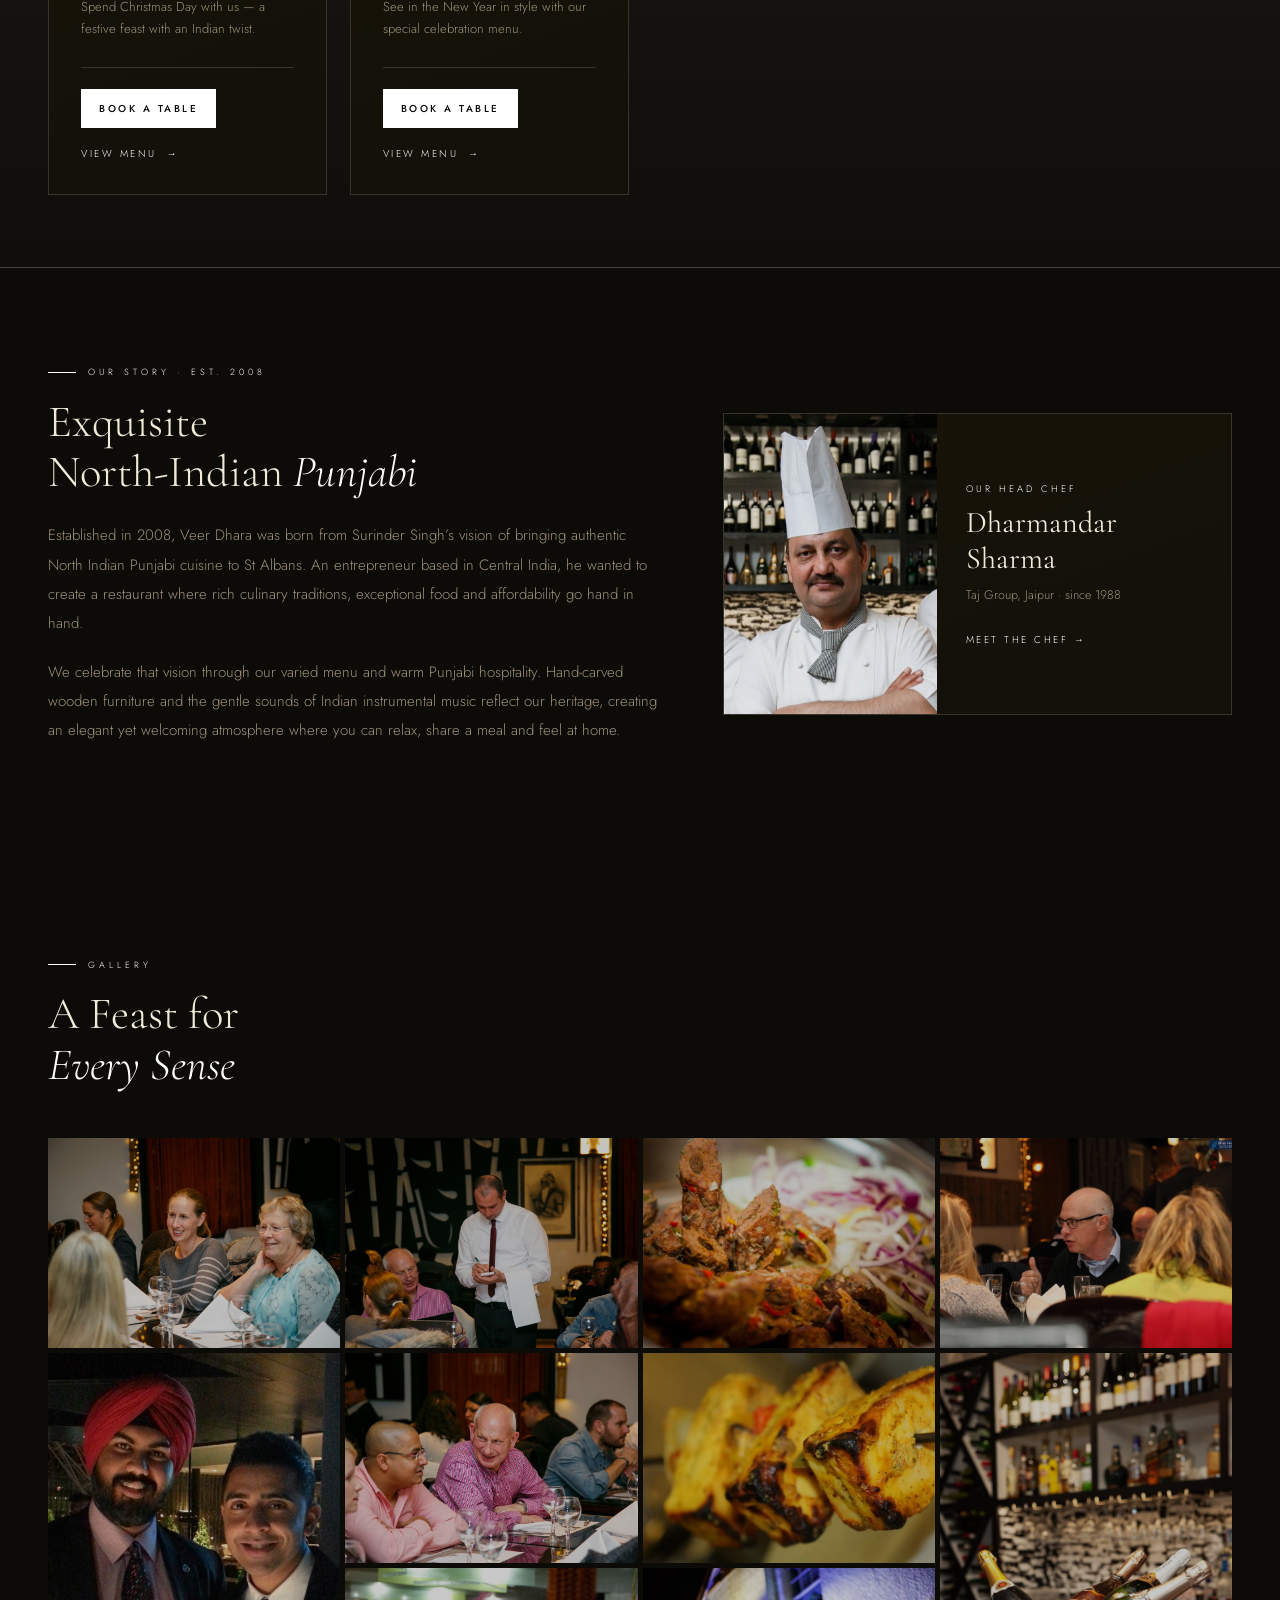
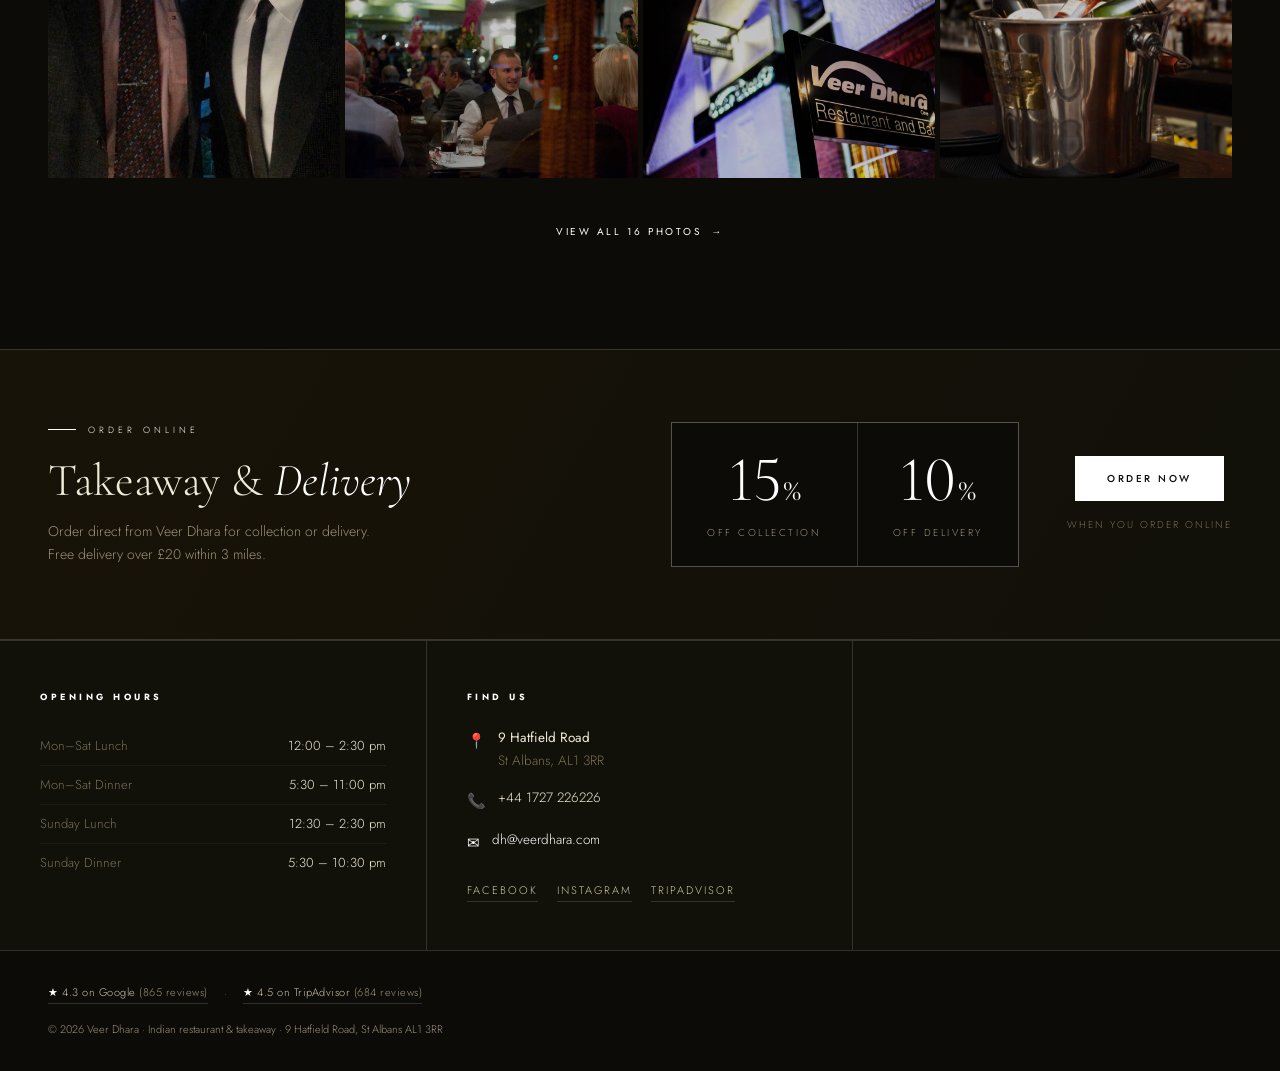
==== commit 21e6ecb2: "Online ordering moved to veerdhara.3s-pos.com; offer now 15% collection / 10% delivery; notice popup" ====
--- a/index.html
+++ b/index.html
@@ -133,7 +133,7 @@
    "@type": "OrderAction",
    "target": {
     "@type": "EntryPoint",
-    "urlTemplate": "https://onlineorder.3s-pos.com/veerdharaordering",
+    "urlTemplate": "https://veerdhara.3s-pos.com/",
     "actionPlatform": [
      "http://schema.org/DesktopWebPlatform",
      "http://schema.org/MobileWebPlatform"
@@ -273,14 +273,11 @@
       <p>Order direct from Veer Dhara for collection or delivery. Free delivery over &pound;20 within 3 miles.</p>
     </div>
     <div class="tk-offers">
-      <div class="tk-offer"><span class="tk-pct">1<small>p</small></span><span class="tk-what">Rice, naan or roti with every main</span></div>
-      <!-- DISCOUNTS (switch on once 3S POS applies them): replace the 1p tile above with these two
-      <div class="tk-offer"><span class="tk-pct">20<small>%</small></span><span class="tk-what">off Collection</span></div>
+      <div class="tk-offer"><span class="tk-pct">15<small>%</small></span><span class="tk-what">off Collection</span></div>
       <div class="tk-offer"><span class="tk-pct">10<small>%</small></span><span class="tk-what">off Delivery</span></div>
-      -->
     </div>
     <div class="tk-action">
-      <a class="btn-p" href="https://onlineorder.3s-pos.com/veerdharaordering" target="_blank" rel="noopener">Order Now</a>
+      <a class="btn-p" href="https://veerdhara.3s-pos.com/" target="_blank" rel="noopener">Order Now</a>
       <span class="tk-note">When you order online</span>
     </div>
   </div>
@@ -325,7 +322,7 @@
 
 <div class="rail">
   <a class="rail-main" href="https://booking.resdiary.com/widget/Standard/VeerDhara/8554" target="_blank" rel="noopener" data-book aria-label="Book a table"><svg viewBox="0 0 24 24" fill="none" stroke="currentColor" stroke-width="1.3" stroke-linecap="round" stroke-linejoin="round" aria-hidden="true"><rect x="3" y="5" width="18" height="16" rx="1"/><path d="M3 10h18M8 3v4M16 3v4"/></svg><span>Book</span></a>
-  <a href="https://onlineorder.3s-pos.com/veerdharaordering" target="_blank" rel="noopener" aria-label="Order online"><svg viewBox="0 0 24 24" fill="none" stroke="currentColor" stroke-width="1.3" stroke-linecap="round" stroke-linejoin="round" aria-hidden="true"><path d="M5 8h14l-1 12H6L5 8z"/><path d="M9 8V6a3 3 0 0 1 6 0v2"/></svg><span>Order</span></a>
+  <a href="https://veerdhara.3s-pos.com/" target="_blank" rel="noopener" aria-label="Order online"><svg viewBox="0 0 24 24" fill="none" stroke="currentColor" stroke-width="1.3" stroke-linecap="round" stroke-linejoin="round" aria-hidden="true"><path d="M5 8h14l-1 12H6L5 8z"/><path d="M9 8V6a3 3 0 0 1 6 0v2"/></svg><span>Order</span></a>
   <a href="tel:+441727226226" aria-label="Call us"><svg viewBox="0 0 24 24" fill="none" stroke="currentColor" stroke-width="1.3" stroke-linecap="round" stroke-linejoin="round" aria-hidden="true"><path d="M5 4h4l2 5-2.5 1.5a11 11 0 0 0 5 5L15 13l5 2v4a2 2 0 0 1-2 2A16 16 0 0 1 3 6a2 2 0 0 1 2-2z"/></svg><span>Call</span></a>
   <a href="https://wa.me/447771156789?text=Hi%20Veer%20Dhara%2C%20I%27d%20like%20to%20make%20an%20enquiry." target="_blank" rel="noopener" aria-label="Chat with us on WhatsApp"><svg viewBox="0 0 32 32" fill="currentColor" aria-hidden="true"><path d="M16.04 3C9.4 3 4 8.4 4 15.04c0 2.12.56 4.2 1.62 6.02L4 28l7.1-1.86a12 12 0 0 0 4.94 1.06C22.68 27.2 28 21.8 28 15.16 28 8.5 22.68 3 16.04 3zm0 21.9c-1.78 0-3.52-.48-5.04-1.38l-.36-.22-4.2 1.1 1.12-4.1-.24-.38a9.9 9.9 0 0 1-1.52-5.3c0-5.5 4.46-9.96 9.98-9.96 5.5 0 9.96 4.46 9.96 9.96 0 5.5-4.46 10.28-9.7 10.28zm5.46-7.46c-.3-.14-1.78-.88-2.06-.98-.28-.1-.48-.14-.68.14-.2.3-.78.98-.96 1.18-.18.2-.36.22-.66.08-.3-.16-1.28-.48-2.44-1.5-.9-.8-1.5-1.8-1.68-2.1-.18-.3-.02-.46.14-.62.14-.14.3-.36.46-.54.14-.18.2-.3.3-.5.1-.2.04-.38-.02-.54-.08-.14-.68-1.64-.92-2.24-.24-.58-.5-.5-.68-.5h-.58c-.2 0-.54.08-.82.38-.28.3-1.08 1.06-1.08 2.58s1.1 3 1.26 3.2c.16.2 2.18 3.32 5.28 4.66.74.32 1.3.5 1.76.64.74.24 1.42.2 1.96.12.6-.1 1.78-.72 2.04-1.42.26-.7.26-1.3.18-1.42-.08-.12-.28-.2-.58-.34z"/></svg><span>WhatsApp</span></a>
 </div>
--- a/style.css
+++ b/style.css
@@ -126,6 +126,13 @@
 .menu-tile:hover .menu-tile-cta{opacity:1;transform:none}
 .menu-tile-cta::after{content:'→';transition:transform .2s}
 .menu-tile:hover .menu-tile-cta::after{transform:translateX(4px)}
+@media(min-width:961px){.menu-tiles.cols3{grid-template-columns:repeat(3,1fr)}.menu-tiles.ft-row{grid-template-columns:repeat(var(--n,3),1fr)}}
+.ft-row + .menu-tiles{margin-top:0}
+.menu-tile.festive{height:230px;background:linear-gradient(160deg,#1d1913,#0e0c08);border:.5px solid var(--gold-b)}
+.menu-tile.festive .ft-ico{position:absolute;top:1.4rem;left:1.8rem;width:34px;height:34px;color:var(--gold)}
+.menu-tile.festive .menu-tile-body{background:none}
+.menu-tile.festive .menu-tile-label,.menu-tile.festive .menu-tile-cta{opacity:1;transform:none}
+.menu-tile.festive .menu-tile-desc{max-height:90px;opacity:1}
 .menu-tile-num{position:absolute;top:1.5rem;right:1.8rem;font-family:var(--serif);font-size:48px;font-weight:300;color:rgba(255,255,255,0.14);line-height:1;transition:color .4s,transform .4s}
 .menu-tile:hover .menu-tile-num{color:rgba(255,255,255,0.26);transform:scale(1.05)}
 .menu-pdfs{display:flex;gap:.8rem;flex-wrap:wrap;margin-top:3rem}
@@ -332,6 +339,13 @@
 .bkd-sum{font-size:14px;color:var(--tx);text-align:center;margin-bottom:.4rem}
 .bkd-hold{font-size:12px;letter-spacing:1px;color:var(--gold);text-align:center;margin-bottom:1rem}
 .bkd-opts{display:flex;flex-direction:column;gap:10px;margin:1rem 0}
+.bkd-optw{position:relative;border:.5px solid var(--gold-b);transition:border-color .2s,background .2s}
+.bkd-optw .bkd-opt{width:100%;border:0}
+.bkd-optw:focus-within{border-color:var(--gold)}
+@media(hover:hover){.bkd-optw:hover{border-color:var(--gold);background:var(--gold-dim)}}
+.bkd-menu{position:absolute;right:1.1rem;bottom:1rem;line-height:1.4;font-size:10px;letter-spacing:2.5px;text-transform:uppercase;color:var(--soft);text-decoration:underline;text-underline-offset:4px}
+.bkd-menu:hover{color:var(--tx)}
+.bkd-chosen{font-size:13px;color:var(--soft);margin:.2rem 0 .8rem}.bkd-chosen a{color:var(--tx);text-underline-offset:3px}
 .bkd-opt{display:grid;grid-template-columns:1fr auto;gap:2px 12px;text-align:left;background:transparent;border:.5px solid var(--gold-b);color:var(--tx);padding:1rem 1.1rem;font:inherit;cursor:pointer;transition:border-color .2s,background .2s}
 .bkd-opt-name{font-family:var(--serif);font-size:19px}
 .bkd-opt-price{color:var(--gold);font-size:14px;grid-row:1;grid-column:2}
